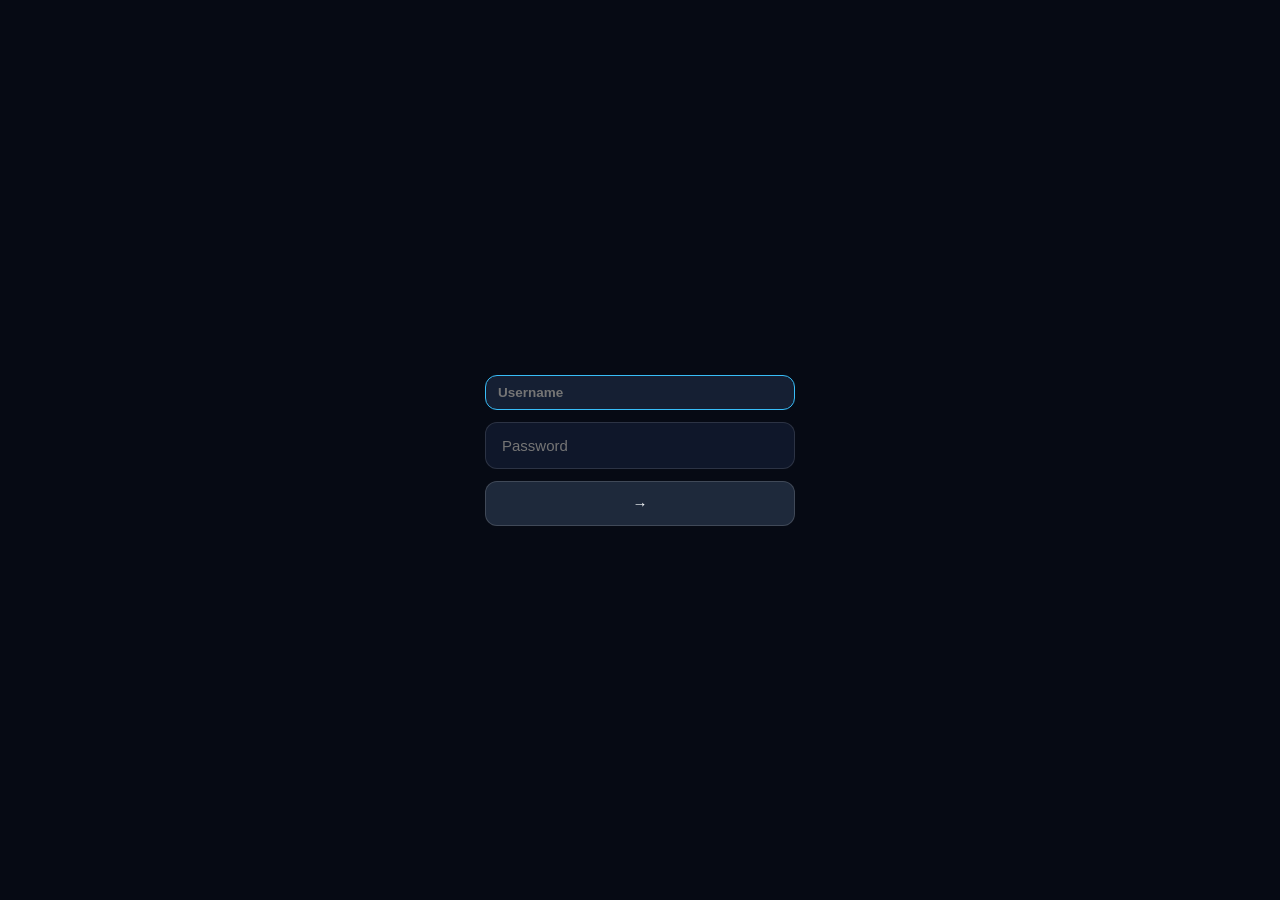
==== mobile.html @ cf4964b9 "feat(ui): add desktop and redesigned mobile attendance UI with time-warp confirmation handle" ====
<!DOCTYPE html>
<html lang="vi">
<head>
<meta charset="UTF-8">
<meta name="viewport" content="width=device-width, initial-scale=1.0, maximum-scale=1.0, user-scalable=no, viewport-fit=cover">
<meta name="apple-mobile-web-app-capable" content="yes">
<meta name="apple-mobile-web-app-status-bar-style" content="black-translucent">
<meta name="theme-color" content="#090d16">
<title>ZKTeco Timesheet Mobile</title>
<style>
  :root {
    --bg-base: #090d16;
    --bg-surface: #101726;
    --bg-card: #151f33;
    --bg-card-elevated: #1c2944;
    --bg-glass: rgba(16, 23, 38, 0.85);
    --border-subtle: rgba(255, 255, 255, 0.08);
    --border-medium: rgba(255, 255, 255, 0.14);
    --border-glow: rgba(56, 189, 248, 0.35);

    --primary: #38bdf8;
    --primary-gradient: linear-gradient(135deg, #38bdf8, #2563eb);
    --success: #10b981;
    --success-gradient: linear-gradient(135deg, #10b981, #059669);
    --warn: #f59e0b;
    --warn-gradient: linear-gradient(135deg, #fbbf24, #d97706);
    --danger: #ef4444;
    --danger-gradient: linear-gradient(135deg, #ef4444, #b91c1c);
    --purple: #a855f7;

    --text-main: #f8fafc;
    --text-muted: #94a3b8;
    --text-dim: #64748b;

    --font-sans: -apple-system, BlinkMacSystemFont, "SF Pro Display", "Segoe UI", Roboto, Helvetica, Arial, sans-serif;
    --font-mono: ui-monospace, SFMono-Regular, Menlo, Monaco, Consolas, monospace;

    --radius-xl: 20px;
    --radius-lg: 16px;
    --radius-md: 12px;
    --radius-sm: 8px;
    --radius-full: 9999px;

    --safe-top: env(safe-area-inset-top, 0px);
    --safe-bottom: env(safe-area-inset-bottom, 0px);
  }

  * {
    box-sizing: border-box;
    margin: 0;
    padding: 0;
    -webkit-tap-highlight-color: transparent;
  }

  body {
    font-family: var(--font-sans);
    background: var(--bg-base);
    color: var(--text-main);
    min-height: 100vh;
    padding-top: calc(var(--safe-top) + 60px);
    padding-bottom: calc(var(--safe-bottom) + 84px);
    overflow-x: hidden;
    -webkit-font-smoothing: antialiased;
  }

  /* App Header Bar */
  .app-header {
    position: fixed;
    top: 0;
    left: 0;
    right: 0;
    height: calc(var(--safe-top) + 58px);
    padding-top: var(--safe-top);
    padding-left: 14px;
    padding-right: 14px;
    background: rgba(9, 13, 22, 0.92);
    backdrop-filter: blur(16px);
    -webkit-backdrop-filter: blur(16px);
    border-bottom: 1px solid var(--border-subtle);
    display: flex;
    align-items: center;
    justify-content: space-between;
    z-index: 100;
  }

  .header-user-info {
    display: flex;
    align-items: center;
    gap: 10px;
    cursor: pointer;
  }

  .user-avatar {
    width: 36px;
    height: 36px;
    border-radius: var(--radius-full);
    background: linear-gradient(135deg, #1e3a8a, #0284c7);
    color: #fff;
    display: flex;
    align-items: center;
    justify-content: center;
    font-weight: 800;
    font-size: 13px;
    border: 1.5px solid rgba(56, 189, 248, 0.4);
    box-shadow: 0 0 10px rgba(56, 189, 248, 0.2);
    flex-shrink: 0;
  }

  .user-text-col {
    display: flex;
    flex-direction: column;
    gap: 1px;
    min-width: 0;
  }

  .user-title-row {
    display: flex;
    align-items: center;
    gap: 6px;
  }

  .user-name {
    font-size: 14px;
    font-weight: 800;
    color: var(--text-main);
    white-space: nowrap;
    overflow: hidden;
    text-overflow: ellipsis;
    max-width: 140px;
  }

  .user-cycle-chip {
    font-size: 11px;
    font-weight: 600;
    color: var(--primary);
    display: flex;
    align-items: center;
    gap: 3px;
  }

  .header-actions {
    display: flex;
    align-items: center;
    gap: 8px;
  }

  /* Live Machine Mini Chip */
  .machine-status-chip {
    display: flex;
    align-items: center;
    gap: 6px;
    background: var(--bg-card);
    border: 1px solid var(--border-subtle);
    padding: 5px 9px;
    border-radius: var(--radius-full);
    cursor: pointer;
    font-size: 11.5px;
    font-weight: 700;
    color: var(--text-muted);
    transition: all 0.2s;
  }
  .machine-status-chip:active {
    transform: scale(0.96);
    background: var(--bg-card-elevated);
  }
  .machine-status-chip.warped {
    border-color: var(--warn);
    background: rgba(245, 158, 11, 0.15);
    color: #fbbf24;
  }

  .status-dot {
    width: 8px;
    height: 8px;
    border-radius: 50%;
    background: var(--success);
    box-shadow: 0 0 8px var(--success);
    flex-shrink: 0;
  }
  .status-dot.warped {
    background: var(--warn);
    box-shadow: 0 0 10px var(--warn);
    animation: pulseDot 0.8s infinite alternate;
  }
  @keyframes pulseDot {
    from { opacity: 1; transform: scale(1); }
    to { opacity: 0.4; transform: scale(1.3); }
  }

  .header-icon-btn {
    width: 34px;
    height: 34px;
    border-radius: var(--radius-full);
    background: var(--bg-card);
    border: 1px solid var(--border-subtle);
    color: var(--text-main);
    display: flex;
    align-items: center;
    justify-content: center;
    font-size: 14px;
    cursor: pointer;
    transition: all 0.2s;
  }
  .header-icon-btn:active {
    transform: scale(0.92);
    background: var(--bg-card-elevated);
  }

  /* Main Scrollable View */
  .view-wrapper {
    max-width: 520px;
    margin: 0 auto;
    padding: 10px 14px 20px 14px;
  }

  /* Active Time-Warp Floating HUD Banner */
  .warp-hud-banner {
    display: none;
    background: linear-gradient(135deg, rgba(245, 158, 11, 0.2), rgba(239, 68, 68, 0.16));
    border: 1.5px solid var(--warn);
    border-radius: var(--radius-lg);
    padding: 12px 14px;
    margin-bottom: 12px;
    box-shadow: 0 4px 20px rgba(245, 158, 11, 0.25);
    animation: fadeIn 0.3s ease;
  }
  .warp-hud-banner.active { display: block; }

  .warp-hud-top {
    display: flex;
    align-items: center;
    justify-content: space-between;
    margin-bottom: 6px;
  }
  .warp-hud-pill {
    background: var(--warn);
    color: #000;
    font-size: 11px;
    font-weight: 900;
    padding: 3px 8px;
    border-radius: var(--radius-full);
    letter-spacing: 0.3px;
  }
  .warp-hud-timer {
    font-size: 18px;
    font-weight: 900;
    color: #fbbf24;
    font-variant-numeric: tabular-nums;
  }
  .warp-hud-msg {
    font-size: 13.5px;
    font-weight: 800;
    color: #fef3c7;
    line-height: 1.35;
    margin-bottom: 8px;
  }
  .warp-hud-actions {
    display: flex;
    gap: 8px;
  }

  /* Realtime Swipe Toast Alert */
  .swipe-toast-alert {
    display: none;
    background: rgba(16, 185, 129, 0.16);
    border: 1px solid var(--success);
    color: #a7f3d0;
    padding: 10px 12px;
    border-radius: var(--radius-md);
    font-size: 12.5px;
    font-weight: 700;
    margin-bottom: 12px;
    line-height: 1.4;
    animation: slideDown 0.3s ease;
  }
  .swipe-toast-alert.show { display: block; }

  /* ------------------- TODAY HERO CARD ------------------- */
  .today-hero-card {
    background: linear-gradient(145deg, #16243f, #0f182c);
    border: 1.5px solid rgba(56, 189, 248, 0.35);
    border-radius: var(--radius-xl);
    padding: 15px;
    margin-bottom: 14px;
    box-shadow: 0 8px 24px rgba(0, 0, 0, 0.35);
    position: relative;
    overflow: hidden;
  }
  .today-hero-card::after {
    content: "";
    position: absolute;
    top: -50px;
    right: -50px;
    width: 120px;
    height: 120px;
    background: radial-gradient(circle, rgba(56, 189, 248, 0.18), transparent 70%);
    pointer-events: none;
  }

  .today-hero-header {
    display: flex;
    justify-content: space-between;
    align-items: center;
    margin-bottom: 10px;
  }
  .today-hero-title {
    font-size: 12px;
    font-weight: 800;
    color: #93c5fd;
    text-transform: uppercase;
    letter-spacing: 0.6px;
    display: flex;
    align-items: center;
    gap: 6px;
  }
  .today-hero-badge {
    font-size: 11px;
    font-weight: 800;
    padding: 3px 9px;
    border-radius: var(--radius-full);
  }
  .badge-complete {
    background: rgba(16, 185, 129, 0.2);
    border: 1px solid rgba(16, 185, 129, 0.4);
    color: #6ee7b7;
  }
  .badge-working {
    background: rgba(56, 189, 248, 0.2);
    border: 1px solid rgba(56, 189, 248, 0.4);
    color: #7dd3fc;
  }
  .badge-absent {
    background: rgba(239, 68, 68, 0.2);
    border: 1px solid rgba(239, 68, 68, 0.4);
    color: #fca5a5;
  }

  .today-main-status {
    font-size: 20px;
    font-weight: 900;
    color: #fff;
    margin-bottom: 12px;
    line-height: 1.2;
    display: flex;
    align-items: baseline;
    gap: 6px;
  }

  .today-times-row {
    display: grid;
    grid-template-columns: 1fr 1fr 1fr;
    gap: 8px;
    background: rgba(11, 17, 32, 0.65);
    border: 1px solid var(--border-subtle);
    border-radius: var(--radius-md);
    padding: 10px 12px;
    margin-bottom: 12px;
  }
  .today-col {
    display: flex;
    flex-direction: column;
    gap: 2px;
  }
  .today-col-label {
    font-size: 10.5px;
    font-weight: 700;
    color: var(--text-dim);
    text-transform: uppercase;
  }
  .today-col-val {
    font-size: 14.5px;
    font-weight: 800;
    font-variant-numeric: tabular-nums;
  }
  .today-col-val.in { color: #6ee7b7; }
  .today-col-val.out { color: #93c5fd; }
  .today-col-val.dur { color: #cbd5e1; }

  .today-hero-action-btn {
    width: 100%;
    border: none;
    border-radius: var(--radius-md);
    padding: 13px 16px;
    font-size: 14px;
    font-weight: 800;
    color: #fff;
    cursor: pointer;
    display: flex;
    align-items: center;
    justify-content: center;
    gap: 8px;
    box-shadow: 0 4px 14px rgba(0, 0, 0, 0.3);
    transition: transform 0.1s, opacity 0.2s;
  }
  .today-hero-action-btn:active { transform: scale(0.98); }
  .btn-hero-in {
    background: var(--success-gradient);
    box-shadow: 0 4px 16px rgba(16, 185, 129, 0.35);
  }
  .btn-hero-out {
    background: var(--primary-gradient);
    box-shadow: 0 4px 16px rgba(37, 99, 235, 0.35);
  }
  .btn-hero-done {
    background: rgba(255, 255, 255, 0.08);
    color: var(--text-muted);
    cursor: default;
    border: 1px solid var(--border-subtle);
  }

  /* ------------------- MONTH KPI PROGRESS CARD ------------------- */
  .month-kpi-card {
    background: var(--bg-surface);
    border: 1px solid var(--border-subtle);
    border-radius: var(--radius-lg);
    padding: 12px 14px;
    margin-bottom: 12px;
  }
  .month-kpi-top {
    display: flex;
    justify-content: space-between;
    align-items: center;
    margin-bottom: 8px;
  }
  .month-kpi-title {
    font-size: 13px;
    font-weight: 800;
    color: var(--text-main);
  }
  .month-kpi-rate {
    font-size: 14px;
    font-weight: 900;
    color: #38bdf8;
    font-variant-numeric: tabular-nums;
  }

  .kpi-progress-bar {
    width: 100%;
    height: 7px;
    background: rgba(255, 255, 255, 0.08);
    border-radius: var(--radius-full);
    overflow: hidden;
    margin-bottom: 10px;
  }
  .kpi-progress-fill {
    height: 100%;
    background: linear-gradient(90deg, #10b981, #38bdf8);
    border-radius: var(--radius-full);
    transition: width 0.4s ease;
  }

  .kpi-chips-row {
    display: flex;
    gap: 6px;
    overflow-x: auto;
    padding-bottom: 2px;
    -ms-overflow-style: none;
    scrollbar-width: none;
  }
  .kpi-chips-row::-webkit-scrollbar { display: none; }

  .kpi-chip {
    flex: 1;
    min-width: 85px;
    background: var(--bg-card);
    border: 1px solid var(--border-subtle);
    border-radius: var(--radius-sm);
    padding: 6px 8px;
    display: flex;
    flex-direction: column;
    align-items: center;
    text-align: center;
    cursor: pointer;
    transition: all 0.15s;
  }
  .kpi-chip:active { transform: scale(0.97); }
  .kpi-chip.active {
    border-color: var(--primary);
    background: rgba(56, 189, 248, 0.12);
  }
  .kpi-chip-num {
    font-size: 15px;
    font-weight: 900;
    line-height: 1.1;
    font-variant-numeric: tabular-nums;
  }
  .kpi-chip-label {
    font-size: 9.5px;
    font-weight: 700;
    color: var(--text-muted);
    margin-top: 2px;
    white-space: nowrap;
    letter-spacing: -0.2px;
  }

  /* ------------------- FILTER PILLS ROW ------------------- */
  .filter-row {
    display: flex;
    align-items: center;
    justify-content: space-between;
    gap: 8px;
    margin-bottom: 10px;
  }
  .filter-scroll {
    display: flex;
    gap: 6px;
    overflow-x: auto;
    padding-bottom: 2px;
    -ms-overflow-style: none;
    scrollbar-width: none;
    flex: 1;
  }
  .filter-scroll::-webkit-scrollbar { display: none; }

  .filter-pill-btn {
    background: var(--bg-surface);
    border: 1px solid var(--border-subtle);
    color: var(--text-muted);
    padding: 6px 12px;
    border-radius: var(--radius-full);
    font-size: 12px;
    font-weight: 700;
    cursor: pointer;
    white-space: nowrap;
    transition: all 0.15s ease;
  }
  .filter-pill-btn:active { transform: scale(0.96); }
  .filter-pill-btn.active {
    background: rgba(56, 189, 248, 0.18);
    border-color: var(--primary);
    color: #93c5fd;
  }

  /* ------------------- TIMESHEET DAYS LIST ------------------- */
  .ts-days-list {
    display: flex;
    flex-direction: column;
    gap: 8px;
  }

  .day-row-card {
    background: var(--bg-surface);
    border: 1px solid var(--border-subtle);
    border-radius: var(--radius-md);
    padding: 10px 12px;
    transition: all 0.15s ease;
  }
  .day-row-card.is-today {
    border-color: rgba(56, 189, 248, 0.45);
    background: linear-gradient(145deg, rgba(56, 189, 248, 0.08), var(--bg-surface));
  }
  .day-row-card.status-complete {
    border-left: 3.5px solid var(--success);
  }
  .day-row-card.status-missing_out, .day-row-card.status-missing_in {
    border-left: 3.5px solid var(--warn);
  }
  .day-row-card.status-absent {
    border-left: 3.5px solid var(--danger);
  }
  .day-row-card.status-weekend {
    border-left: 3.5px solid #475569;
    opacity: 0.65;
  }

  .day-row-top {
    display: flex;
    justify-content: space-between;
    align-items: center;
    margin-bottom: 6px;
  }
  .day-date-col {
    display: flex;
    align-items: center;
    gap: 7px;
  }
  .day-date-text {
    font-size: 14px;
    font-weight: 800;
    color: var(--text-main);
  }
  .day-weekday-tag {
    font-size: 11px;
    font-weight: 700;
    color: var(--text-dim);
    background: rgba(255, 255, 255, 0.06);
    padding: 1px 6px;
    border-radius: 4px;
  }

  .day-status-pill {
    font-size: 11px;
    font-weight: 800;
    padding: 2px 7px;
    border-radius: var(--radius-full);
  }
  .pill-complete {
    background: rgba(16, 185, 129, 0.16);
    color: #6ee7b7;
  }
  .pill-warn {
    background: rgba(245, 158, 11, 0.16);
    color: #fde68a;
  }
  .pill-danger {
    background: rgba(239, 68, 68, 0.18);
    color: #fca5a5;
  }
  .pill-weekend {
    background: rgba(148, 163, 184, 0.12);
    color: #94a3b8;
  }

  .day-times-line {
    display: flex;
    justify-content: space-between;
    align-items: center;
    font-size: 12.5px;
  }
  .day-swipe-chips {
    display: flex;
    align-items: center;
    gap: 8px;
    font-variant-numeric: tabular-nums;
  }
  .time-chip-in { color: #6ee7b7; font-weight: 700; }
  .time-chip-out { color: #93c5fd; font-weight: 700; }
  .time-chip-empty { color: var(--text-dim); }

  .day-dur-text {
    font-size: 11.5px;
    color: var(--text-muted);
    font-weight: 600;
  }

  /* Inline Quick Action inside Day Card */
  .day-quick-action {
    display: flex;
    align-items: center;
    gap: 8px;
    margin-top: 8px;
    padding-top: 8px;
    border-top: 1px solid var(--border-subtle);
  }
  .time-edit-mini-inp {
    width: 88px !important;
    max-width: 88px !important;
    flex-shrink: 0 !important;
    padding: 7px 6px;
    font-size: 13px;
    font-weight: 800;
    text-align: center;
    color: #6ee7b7;
    background: #0b1120;
    border: 1px solid var(--border-medium);
    border-radius: var(--radius-sm);
    font-variant-numeric: tabular-nums;
    outline: none;
  }
  .day-action-trigger-btn {
    flex: 1;
    min-width: 0;
    white-space: nowrap;
    border: none;
    border-radius: var(--radius-sm);
    padding: 8px 12px;
    font-size: 13px;
    font-weight: 800;
    cursor: pointer;
    display: flex;
    align-items: center;
    justify-content: center;
    gap: 6px;
    transition: transform 0.1s;
  }
  .day-action-trigger-btn:active { transform: scale(0.97); }
  .day-btn-in {
    background: var(--success-gradient);
    color: #fff;
  }
  .day-btn-out {
    background: var(--primary-gradient);
    color: #fff;
  }

  /* Collapsible Future Days Accordion */
  .future-days-fold {
    background: var(--bg-surface);
    border: 1px dashed var(--border-subtle);
    border-radius: var(--radius-md);
    padding: 10px 14px;
    text-align: center;
    cursor: pointer;
    font-size: 12px;
    font-weight: 700;
    color: var(--text-dim);
    margin-top: 4px;
    transition: all 0.2s;
  }
  .future-days-fold:active {
    background: var(--bg-card);
  }

  /* ------------------- TAB 1 (THỊNH) & TAB 2 (OTHERS) LISTS ------------------- */
  .section-box {
    background: var(--bg-surface);
    border: 1px solid var(--border-subtle);
    border-radius: var(--radius-lg);
    padding: 13px;
    margin-bottom: 12px;
  }
  .section-box-header {
    display: flex;
    justify-content: space-between;
    align-items: center;
    margin-bottom: 10px;
  }
  .section-box-title {
    font-size: 13px;
    font-weight: 800;
    color: var(--text-main);
    text-transform: uppercase;
    letter-spacing: 0.3px;
  }

  .late-item-card {
    display: flex;
    align-items: center;
    justify-content: space-between;
    gap: 8px;
    background: var(--bg-card);
    border: 1.5px solid var(--border-subtle);
    border-radius: var(--radius-md);
    padding: 10px 11px;
    margin-bottom: 8px;
    transition: all 0.15s ease;
  }
  .late-item-card.checked {
    border-color: var(--primary);
    background: rgba(56, 189, 248, 0.12);
  }
  .late-item-card.fixed {
    border-color: rgba(16, 185, 129, 0.45);
    background: rgba(16, 185, 129, 0.08);
  }

  .late-card-left {
    display: flex;
    align-items: center;
    gap: 10px;
    flex: 1;
    min-width: 0;
    cursor: pointer;
  }
  .late-checkbox {
    width: 20px;
    height: 20px;
    accent-color: var(--primary);
    flex-shrink: 0;
    cursor: pointer;
  }
  .late-date-title {
    font-size: 14px;
    font-weight: 800;
    color: var(--text-main);
    display: flex;
    align-items: center;
    gap: 6px;
  }
  .late-desc-sub {
    font-size: 11.5px;
    color: #fca5a5;
    margin-top: 2px;
    font-weight: 600;
  }
  .late-item-card.fixed .late-desc-sub {
    color: #6ee7b7;
  }

  .late-card-right {
    display: flex;
    align-items: center;
    gap: 6px;
    flex-shrink: 0;
  }
  .btn-mini-warp {
    background: rgba(16, 185, 129, 0.2);
    border: 1px solid rgba(16, 185, 129, 0.5);
    color: #6ee7b7;
    font-weight: 800;
    font-size: 11.5px;
    padding: 7px 10px;
    border-radius: var(--radius-sm);
    cursor: pointer;
  }
  .btn-mini-warp:active { transform: scale(0.95); }

  /* ------------------- FLOATING BATCH ACTION BAR ------------------- */
  .floating-batch-bar {
    position: fixed;
    bottom: calc(var(--safe-bottom) + 68px);
    left: 14px;
    right: 14px;
    max-width: 492px;
    margin: 0 auto;
    z-index: 95;
    display: none;
    animation: slideUp 0.25s ease;
  }
  .floating-batch-bar.show { display: block; }

  .batch-launch-btn {
    width: 100%;
    background: var(--primary-gradient);
    border: none;
    border-radius: var(--radius-md);
    padding: 13px 16px;
    color: #fff;
    font-size: 14px;
    font-weight: 800;
    box-shadow: 0 6px 20px rgba(37, 99, 235, 0.45);
    cursor: pointer;
    display: flex;
    align-items: center;
    justify-content: center;
    gap: 8px;
  }
  .batch-launch-btn:active { transform: scale(0.98); }

  /* ------------------- BOTTOM NAVIGATION BAR ------------------- */
  .app-bottom-nav {
    position: fixed;
    bottom: 0;
    left: 0;
    right: 0;
    height: calc(var(--safe-bottom) + 62px);
    padding-bottom: var(--safe-bottom);
    background: rgba(9, 13, 22, 0.95);
    backdrop-filter: blur(18px);
    -webkit-backdrop-filter: blur(18px);
    border-top: 1px solid var(--border-subtle);
    display: flex;
    justify-content: space-around;
    align-items: center;
    z-index: 100;
  }

  .nav-tab-btn {
    flex: 1;
    height: 100%;
    display: flex;
    flex-direction: column;
    align-items: center;
    justify-content: center;
    gap: 3px;
    background: transparent;
    border: none;
    color: var(--text-dim);
    cursor: pointer;
    transition: all 0.15s ease;
    position: relative;
  }
  .nav-tab-btn.active {
    color: #38bdf8;
  }
  .nav-tab-icon {
    font-size: 20px;
    line-height: 1;
    transition: transform 0.15s;
  }
  .nav-tab-btn.active .nav-tab-icon {
    transform: scale(1.12);
  }
  .nav-tab-label {
    font-size: 11px;
    font-weight: 700;
    letter-spacing: 0.2px;
  }
  .nav-badge-pill {
    position: absolute;
    top: 5px;
    right: calc(50% - 22px);
    background: #ef4444;
    color: #fff;
    font-size: 9.5px;
    font-weight: 800;
    padding: 1px 5px;
    border-radius: var(--radius-full);
  }

  /* ------------------- BOTTOM SHEET MODALS ------------------- */
  .bottom-sheet-backdrop {
    display: none;
    position: fixed;
    top: 0;
    left: 0;
    right: 0;
    bottom: 0;
    background: rgba(0, 0, 0, 0.7);
    backdrop-filter: blur(4px);
    z-index: 200;
    animation: fadeIn 0.2s ease;
  }
  .bottom-sheet-backdrop.active { display: block; }

  .bottom-sheet-content {
    position: fixed;
    left: 0;
    right: 0;
    bottom: 0;
    max-width: 520px;
    margin: 0 auto;
    background: var(--bg-surface);
    border-top: 1.5px solid var(--border-medium);
    border-radius: 22px 22px 0 0;
    padding: 16px 16px calc(var(--safe-bottom) + 24px) 16px;
    z-index: 210;
    max-height: 85vh;
    overflow-y: auto;
    animation: slideUp 0.25s ease;
  }
  .sheet-handle-bar {
    width: 40px;
    height: 4px;
    background: rgba(255, 255, 255, 0.2);
    border-radius: var(--radius-full);
    margin: 0 auto 14px auto;
  }
  .sheet-title {
    font-size: 16px;
    font-weight: 800;
    color: var(--text-main);
    margin-bottom: 12px;
    display: flex;
    justify-content: space-between;
    align-items: center;
  }

  /* Form Elements */
  select, input[type="date"], input[type="time"], input[type="text"] {
    background: var(--bg-card);
    border: 1px solid var(--border-subtle);
    color: var(--text-main);
    padding: 9px 12px;
    border-radius: var(--radius-md);
    font-size: 13.5px;
    font-weight: 600;
    outline: none;
    width: 100%;
  }
  select:focus, input:focus {
    border-color: var(--primary);
  }

  .btn-default {
    width: 100%;
    border: none;
    border-radius: var(--radius-md);
    padding: 12px 14px;
    font-size: 14px;
    font-weight: 800;
    cursor: pointer;
    display: flex;
    align-items: center;
    justify-content: center;
    gap: 8px;
    transition: transform 0.1s;
  }
  .btn-default:active { transform: scale(0.98); }
  .btn-primary { background: var(--primary-gradient); color: #fff; }
  .btn-success { background: var(--success-gradient); color: #fff; }
  .btn-danger { background: var(--danger-gradient); color: #fff; }
  .btn-outline { background: var(--bg-card); border: 1px solid var(--border-subtle); color: var(--text-main); }

  .log-container-box {
    background: #050811;
    border: 1px solid var(--border-subtle);
    border-radius: var(--radius-md);
    padding: 10px;
    font-family: var(--font-mono);
    font-size: 11px;
    color: var(--text-muted);
    max-height: 140px;
    overflow-y: auto;
    line-height: 1.45;
  }

  /* Stealth Login */
  .stealth-login-overlay {
    position: fixed;
    top: 0; left: 0; right: 0; bottom: 0;
    background: #060a14;
    display: flex;
    align-items: center;
    justify-content: center;
    z-index: 99999;
    padding: 20px;
  }
  .stealth-login-box {
    width: 100%;
    max-width: 310px;
    display: flex;
    flex-direction: column;
    gap: 12px;
  }
  .stealth-input {
    width: 100%;
    background: #0f172a;
    border: 1px solid rgba(255, 255, 255, 0.12);
    border-radius: var(--radius-md);
    padding: 14px 16px;
    font-size: 15px;
    color: #f8fafc;
    outline: none;
  }
  .stealth-btn {
    width: 100%;
    background: #1e293b;
    border: 1px solid rgba(255, 255, 255, 0.15);
    border-radius: var(--radius-md);
    padding: 13px;
    font-size: 15px;
    font-weight: 700;
    color: #f8fafc;
    cursor: pointer;
  }

  @keyframes fadeIn { from { opacity: 0; } to { opacity: 1; } }
  @keyframes slideUp { from { transform: translateY(30px); opacity: 0; } to { transform: translateY(0); opacity: 1; } }
  @keyframes slideDown { from { transform: translateY(-15px); opacity: 0; } to { transform: translateY(0); opacity: 1; } }
</style>
</head>
<body>

  <!-- Stealth Login Screen -->
  <div id="loginScreen" class="stealth-login-overlay">
    <form class="stealth-login-box" onsubmit="handleLoginSubmit(event)">
      <input type="text" id="loginUsername" class="stealth-input" placeholder="Username" autocomplete="username" autofocus required>
      <input type="password" id="loginPassword" class="stealth-input" placeholder="Password" autocomplete="current-password" required>
      <button type="submit" id="loginSubmitBtn" class="stealth-btn">→</button>
      <div id="loginErrorMsg" style="display:none; color:#f87171; font-size:12.5px; text-align:center;"></div>
    </form>
  </div>

  <!-- Main Mobile App Layout -->
  <div id="appContainer" style="display:none;">

    <!-- Fixed App Header -->
    <header class="app-header">
      <div class="header-user-info" onclick="openUserCycleSheet()">
        <div class="user-avatar" id="headerUserAvatar">TK</div>
        <div class="user-text-col">
          <div class="user-title-row">
            <span class="user-name" id="headerUserName">Trần Kim Thịnh</span>
            <span style="font-size:10px; color:var(--text-dim);">▾</span>
          </div>
          <span class="user-cycle-chip" id="headerCycleText">Tháng 11/2026</span>
        </div>
      </div>

      <div class="header-actions">
        <!-- Machine Status Pill (Click to open Device Sheet) -->
        <div class="machine-status-chip" id="machineStatusChip" onclick="openDeviceSheet()" title="Xem chi tiết máy chấm công">
          <div class="status-dot" id="headerStatusDot"></div>
          <span id="headerDevClock">--:--</span>
        </div>

        <!-- Sync Button -->
        <button class="header-icon-btn" onclick="syncTimesheetFromMachine()" id="headerSyncBtn" title="Đồng bộ từ máy">
          🔄
        </button>
      </div>
    </header>

    <!-- Scrollable Main View -->
    <main class="view-wrapper">

      <!-- Active Time-Warp Floating Banner HUD -->
      <div id="warpHudBanner" class="warp-hud-banner">
        <div class="warp-hud-top">
          <span class="warp-hud-pill" id="warpHudBadge">⚡ ĐANG TUA GIỜ</span>
          <span class="warp-hud-timer" id="warpHudCountdown">30s</span>
        </div>
        <div class="warp-hud-msg" id="warpHudMsg">
          👉 Hãy đưa thẻ RFID lên quẹt vào máy chấm công ngay!
        </div>
        <div class="warp-hud-actions">
          <button id="simSwipeBtn" class="btn-default btn-success" style="flex:1; display:none; padding:9px 12px; font-size:12px;" onclick="simulateSwipeOnEmulator()">
            💳 Quẹt Thẻ Ảo (Test)
          </button>
          <button class="btn-default btn-danger" style="flex:1; padding:9px 12px; font-size:12px;" onclick="restoreClockNow()">
            🔄 Huỷ & Trả Giờ Chuẩn
          </button>
        </div>
      </div>

      <!-- Realtime Swipe Toast Alert -->
      <div id="swipeToastAlert" class="swipe-toast-alert"></div>

      <!-- ================= TAB 0: CHẤM CÔNG (TIMESHEET & TODAY HERO) ================= -->
      <div id="viewTimesheet">
        <!-- Today Hero Card -->
        <div class="today-hero-card" id="todayHeroCard">
          <div class="today-hero-header">
            <span class="today-hero-title">
              <span>⚡</span>
              <span id="todayHeroDateLine">HÔM NAY • THỨ NĂM, 05/11</span>
            </span>
            <span class="today-hero-badge badge-working" id="todayHeroStatusBadge">ĐANG LÀM VIỆC</span>
          </div>

          <div class="today-main-status" id="todayHeroMainText">
            <span>Đã chấm vào</span>
            <span style="color:#6ee7b7;" id="todayHeroInDisplay">08:23:00</span>
          </div>

          <div class="today-times-row">
            <div class="today-col">
              <span class="today-col-label">Giờ Vào</span>
              <span class="today-col-val in" id="todayHeroInVal">08:23:00</span>
            </div>
            <div class="today-col">
              <span class="today-col-label">Giờ Về</span>
              <span class="today-col-val out" id="todayHeroOutVal">--:--:--</span>
            </div>
            <div class="today-col">
              <span class="today-col-label">Thời Gian</span>
              <span class="today-col-val dur" id="todayHeroDurVal">Đang chạy</span>
            </div>
          </div>

          <button id="todayHeroBtn" class="today-hero-action-btn btn-hero-out" onclick="onTodayHeroActionClick()">
            <span>🔵</span>
            <span id="todayHeroBtnText">Tan Ca Bù Ngay (17:44:07)</span>
          </button>
        </div>

        <!-- Month KPI Progress Card -->
        <div class="month-kpi-card">
          <div class="month-kpi-top">
            <span class="month-kpi-title" id="kpiCycleTitle">Công Tháng 11/2026</span>
            <span class="month-kpi-rate" id="kpiRateText">3 / 4 ngày (75%)</span>
          </div>
          <div class="kpi-progress-bar">
            <div class="kpi-progress-fill" id="kpiProgressFill" style="width: 75%;"></div>
          </div>
          <div class="kpi-chips-row">
            <div class="kpi-chip active" id="kpiChipAll" onclick="setTimesheetFilter('ALL', this)">
              <span class="kpi-chip-num" id="kpiTotalNum">4</span>
              <span class="kpi-chip-label">Tất cả ngày</span>
            </div>
            <div class="kpi-chip" id="kpiChipNeedFix" onclick="setTimesheetFilter('NEED_FIX', this)">
              <span class="kpi-chip-num" style="color:#fbbf24;" id="kpiNeedFixNum">1</span>
              <span class="kpi-chip-label">Cần bù công</span>
            </div>
            <div class="kpi-chip" id="kpiChipCompleted" onclick="setTimesheetFilter('COMPLETED', this)">
              <span class="kpi-chip-num" style="color:#34d399;" id="kpiCompleteNum">3</span>
              <span class="kpi-chip-label">Đã đủ công</span>
            </div>
            <div class="kpi-chip" id="kpiChipWeekend" onclick="setTimesheetFilter('WEEKEND', this)">
              <span class="kpi-chip-num" style="color:#94a3b8;" id="kpiWeekendNum">1</span>
              <span class="kpi-chip-label">Cuối tuần</span>
            </div>
          </div>
        </div>

        <!-- Days Timeline List -->
        <div class="ts-days-list" id="timesheetDaysContainer">
          <div style="text-align:center; padding:30px; color:var(--text-dim);">Đang nạp dữ liệu ngày công...</div>
        </div>
      </div>

      <!-- ================= TAB 1: CHẤM TRỄ THỊNH ================= -->
      <div id="viewThinh" style="display:none;">
        <div class="section-box">
          <div class="section-box-header">
            <div class="section-box-title">📋 Ngày Chấm Trễ (&gt; 08:30) — Thịnh</div>
            <span id="lateSummaryBadgeThinh" style="font-size:12px; font-weight:800; color:#fca5a5;">--</span>
          </div>

          <div style="display:flex; gap:6px; margin-bottom:10px;">
            <select id="monthFilterThinh" onchange="renderLateDaysListThinh()" style="flex:1.2;">
              <option value="2026-11" selected>Tháng 11/2026</option>
            </select>
            <button class="btn-default btn-outline" style="flex:1; padding:7px 10px; font-size:12px;" onclick="toggleSelectAllThinh(true)">☑ Chọn hết</button>
            <button class="btn-default btn-outline" style="flex:0.8; padding:7px 10px; font-size:12px;" onclick="randomizeTimesThinh()">🎲 Giờ</button>
          </div>

          <div id="lateDaysContainerThinh">
            <div style="text-align:center; padding:20px; color:var(--text-dim);">Đang nạp danh sách ngày trễ...</div>
          </div>
        </div>

        <!-- Quick utilities for Thinh -->
        <div class="section-box">
          <div class="section-box-header">
            <div class="section-box-title">⚡ Tiện Ích Nhanh — Thịnh</div>
          </div>
          <button class="btn-default btn-success" style="margin-bottom:8px;" onclick="quickWarpTodayThinh()">
            ⚡ TUA VỀ 08:2x HÔM NAY (QUẸT 1 LẦN)
          </button>
          <div style="display:grid; grid-template-columns: 1fr 1fr; gap:8px;">
            <button class="btn-default btn-outline" onclick="unlockDoor()">🔓 Mở cửa (5s)</button>
            <button class="btn-default btn-outline" onclick="restoreClockNow()">🔄 Đặt lại giờ</button>
          </div>
        </div>
      </div>

      <!-- ================= TAB 2: NHÂN VIÊN KHÁC ================= -->
      <div id="viewOthers" style="display:none;">
        <div class="section-box">
          <div class="section-box-header">
            <div class="section-box-title">👥 Chọn Nhân Viên Cần Bù</div>
          </div>
          <select id="otherUserSelect" onchange="onOtherUserSelected()" style="margin-bottom:10px; font-weight:800; border-color:#38bdf8;">
            <option value="">Đang nạp danh sách...</option>
          </select>

          <!-- Selected Profile Info -->
          <div style="background:var(--bg-card); border-radius:var(--radius-md); padding:10px 12px; margin-bottom:10px; display:flex; justify-content:space-between; align-items:center;">
            <div>
              <div style="font-size:15px; font-weight:800; color:#fff;" id="empCardName">--</div>
              <div style="font-size:12px; color:var(--text-muted);">
                Mã thẻ: <strong id="empCardId" style="color:#93c5fd;">--</strong>
              </div>
            </div>
            <span id="empCardLateCount" style="font-size:12px; font-weight:800; color:#fca5a5; background:rgba(239,68,68,0.15); padding:3px 8px; border-radius:var(--radius-full);">--</span>
          </div>

          <div style="display:flex; gap:6px; margin-bottom:10px;">
            <select id="monthFilterOthers" onchange="renderLateDaysListOthers()" style="flex:1.2;">
              <option value="2026-11" selected>Tháng 11/2026</option>
            </select>
            <button class="btn-default btn-outline" style="flex:1; padding:7px 10px; font-size:12px;" onclick="toggleSelectAllOthers(true)">☑ Chọn hết</button>
            <button class="btn-default btn-outline" style="flex:0.8; padding:7px 10px; font-size:12px;" onclick="randomizeTimesOthers()">🎲 Giờ</button>
          </div>

          <div id="lateDaysContainerOthers">
            <div style="text-align:center; padding:20px; color:var(--text-dim);">Chọn nhân viên để xem ngày trễ...</div>
          </div>
        </div>

        <div class="section-box">
          <button class="btn-default btn-success" onclick="quickWarpTodayOthers()">
            ⚡ TUA VỀ 08:2x HÔM NAY CHO NGƯỜI NÀY
          </button>
        </div>
      </div>

      <!-- ================= TAB 3: THIẾT BỊ & GIỜ TÙY CHỌN ================= -->
      <div id="viewCustom" style="display:none;">
        <!-- Machine Status Details -->
        <div class="section-box">
          <div class="section-box-header">
            <div class="section-box-title">🏢 Máy Chấm Công Port 4370</div>
            <span class="user-cycle-chip" id="recCountBadge">-- lượt quẹt</span>
          </div>

          <div style="background:#090e1a; border:1px solid var(--border-subtle); border-radius:var(--radius-md); padding:12px; text-align:center; margin-bottom:10px;">
            <div style="font-size:11px; font-weight:700; color:var(--text-dim); text-transform:uppercase;">Giờ hiện tại trên máy</div>
            <div style="font-size:32px; font-weight:900; color:#38bdf8; font-variant-numeric:tabular-nums; margin:2px 0;" id="devClockFull">--:--:--</div>
            <div style="font-size:12px; color:var(--text-muted);" id="devDateFull">----/--/--</div>
          </div>

          <div style="margin-bottom:10px;">
            <div style="font-size:11.5px; font-weight:700; color:var(--text-dim); margin-bottom:4px;">KẾT NỐI MÁY MỤC TIÊU:</div>
            <select id="targetSelect" onchange="onTargetChange()" style="font-weight:700;">
              <option value="192.168.54.250:4370">🏢 Máy Thật Văn Phòng (192.168.54.250)</option>
              <option value="127.0.0.1:4370">🧪 Máy Giả Lập Local (127.0.0.1)</option>
            </select>
          </div>

          <div style="display:grid; grid-template-columns: 1fr 1fr; gap:8px;">
            <button class="btn-default btn-outline" onclick="unlockDoor()">🔓 Mở cửa (5s)</button>
            <button class="btn-default btn-outline" onclick="restoreClockNow()">🔄 Đặt lại giờ chuẩn</button>
          </div>
        </div>

        <!-- Custom Date & Time Picker -->
        <div class="section-box">
          <div class="section-box-header">
            <div class="section-box-title">⏱️ Chỉnh Giờ & Ngày Cụ Thể</div>
          </div>

          <div style="display:flex; flex-direction:column; gap:10px; margin-bottom:12px;">
            <div>
              <div style="font-size:11px; font-weight:700; color:var(--text-dim); margin-bottom:4px;">NHÂN VIÊN:</div>
              <select id="customUserSelect" onchange="onCustomUserChange()" style="font-weight:700;">
                <option value="7441083">Trần Kim Thịnh</option>
              </select>
            </div>

            <div>
              <div style="font-size:11px; font-weight:700; color:var(--text-dim); margin-bottom:4px;">NGÀY CẦN CHẤM:</div>
              <input type="date" id="customDateInput" style="font-size:15px; font-weight:800; text-align:center;">
              <div style="display:flex; gap:6px; margin-top:6px;">
                <button type="button" class="filter-pill-btn active" style="flex:1;" onclick="setCustomDateToday()">Hôm nay</button>
                <button type="button" class="filter-pill-btn" style="flex:1;" onclick="setCustomDateDaysAgo(1)">Hôm qua</button>
                <button type="button" class="filter-pill-btn" style="flex:1;" onclick="setCustomDateDaysAgo(2)">Hôm kia</button>
              </div>
            </div>

            <div>
              <div style="font-size:11px; font-weight:700; color:var(--text-dim); margin-bottom:4px;">GIỜ:PHÚT:GIÂY:</div>
              <input type="time" step="1" id="customTimeInput" value="08:22:15" style="font-size:18px; font-weight:900; color:#6ee7b7; text-align:center;">
              <div style="display:flex; gap:6px; flex-wrap:wrap; margin-top:6px;">
                <button type="button" class="filter-pill-btn" onclick="setCustomTimePreset('08:22:15')">🌅 08:22</button>
                <button type="button" class="filter-pill-btn" onclick="setCustomTimePreset('11:58:10')">🕛 11:58</button>
                <button type="button" class="filter-pill-btn" onclick="setCustomTimePreset('17:45:20')">🌇 17:45</button>
                <button type="button" class="filter-pill-btn" onclick="setCustomTimePreset('18:05:00')">🌇 18:05</button>
                <button type="button" class="filter-pill-btn" onclick="setCustomTimeRandom()">🎲 Random</button>
              </div>
            </div>
          </div>

          <button class="btn-default btn-success" style="margin-bottom:8px;" onclick="executeCustomTimeWarp()">
            ⚡ BẬT TUA GIỜ NÀY TRÊN MÁY (QUẸT THẺ)
          </button>
          <button class="btn-default btn-outline" style="border-color:#38bdf8; color:#38bdf8;" onclick="executeDirectInsertRecord()">
            📝 Ghi Trực Tiếp Vào File Máy (Direct Insert)
          </button>
        </div>

        <!-- Realtime Swipes Log -->
        <div class="section-box">
          <div class="section-box-header">
            <div class="section-box-title">📡 Nhật Ký Quẹt Thẻ Realtime</div>
          </div>
          <div id="logBox" class="log-container-box">Đang kết nối Backend...</div>
        </div>

        <div style="text-align:center; padding:10px 0;">
          <button class="btn-default btn-outline" style="max-width:200px; margin:0 auto; color:#f87171;" onclick="logoutApp()">
            🔒 Đăng xuất Portal
          </button>
        </div>
      </div>

    </main>

    <!-- Floating Batch Action Bar (Appears when items are selected in Tab 1 or 2) -->
    <div id="floatingBatchBar" class="floating-batch-bar">
      <button class="batch-launch-btn" id="batchLaunchBtn" onclick="startSelectedQueue()">
        🚀 CHẠY TUA GIỜ (0 NGÀY)
      </button>
    </div>

    <!-- Bottom App Navigation Bar -->
    <nav class="app-bottom-nav">
      <button class="nav-tab-btn active" id="navBtnTimesheet" onclick="switchMainTab('timesheet')">
        <span class="nav-tab-icon">📅</span>
        <span class="nav-tab-label">Ngày Công</span>
      </button>
      <button class="nav-tab-btn" id="navBtnThinh" onclick="switchMainTab('thinh')">
        <span class="nav-tab-icon">⚡</span>
        <span class="nav-tab-label">Trễ Thịnh</span>
        <span class="nav-badge-pill" id="badgeThinhCount" style="display:none;">0</span>
      </button>
      <button class="nav-tab-btn" id="navBtnOthers" onclick="switchMainTab('others')">
        <span class="nav-tab-icon">👥</span>
        <span class="nav-tab-label">Đồng Nghiệp</span>
      </button>
      <button class="nav-tab-btn" id="navBtnCustom" onclick="switchMainTab('custom')">
        <span class="nav-tab-icon">⚙️</span>
        <span class="nav-tab-label">Máy & Giờ</span>
      </button>
    </nav>

    <!-- User & Month Selector Bottom Sheet -->
    <div id="userCycleSheetBackdrop" class="bottom-sheet-backdrop" onclick="closeUserCycleSheet()">
      <div class="bottom-sheet-content" onclick="event.stopPropagation()">
        <div class="sheet-handle-bar"></div>
        <div class="sheet-title">
          <span>Chọn Nhân Viên & Kỳ Công</span>
          <button style="background:transparent; border:none; color:var(--text-dim); font-size:18px;" onclick="closeUserCycleSheet()">✕</button>
        </div>

        <div style="margin-bottom:12px;">
          <div style="font-size:11px; font-weight:700; color:var(--text-dim); margin-bottom:4px;">NHÂN VIÊN:</div>
          <select id="tsUserSelect" onchange="onTimesheetUserChange(); closeUserCycleSheet();" style="font-weight:800; border-color:#38bdf8;">
            <option value="7441083">Trần Kim Thịnh ★ Bạn</option>
          </select>
        </div>

        <div style="margin-bottom:16px;">
          <div style="font-size:11px; font-weight:700; color:var(--text-dim); margin-bottom:4px;">KỲ CÔNG:</div>
          <select id="tsCycleSelect" onchange="onTimesheetCycleChange(); closeUserCycleSheet();" style="font-weight:800;">
            <option value="2026-11" selected>Tháng 11/2026</option>
            <option value="2026-10">Tháng 10/2026</option>
            <option value="2026-09">Tháng 09/2026</option>
          </select>
        </div>

        <button class="btn-default btn-primary" onclick="closeUserCycleSheet()">Xong</button>
      </div>
    </div>

    <!-- Confirm Time-Warp Bottom Sheet Modal -->
    <div id="confirmWarpSheetBackdrop" class="bottom-sheet-backdrop" onclick="closeConfirmWarpSheet()">
      <div class="bottom-sheet-content" onclick="event.stopPropagation()" style="border-top-color: var(--warn); max-width: 480px;">
        <div class="sheet-handle-bar"></div>
        
        <div class="sheet-title" style="margin-bottom: 6px;">
          <span style="display:flex; align-items:center; gap:8px; color:#fbbf24;">
            <span style="font-size:20px;">⏱️</span>
            <span>Xác Nhận Tua Ngược Thời Gian</span>
          </span>
          <button style="background:transparent; border:none; color:var(--text-dim); font-size:20px; cursor:pointer; padding:2px 8px;" onclick="closeConfirmWarpSheet()">✕</button>
        </div>
        
        <div style="font-size:12.5px; color:var(--text-muted); margin-bottom:14px; line-height:1.45;">
          Hệ thống sẽ <b>tua ngược đồng hồ máy chấm công</b> về mốc thời gian dưới đây. Bạn vui lòng kiểm tra chính xác:
        </div>

        <!-- Details Card -->
        <div style="background:var(--bg-card); border:1.5px solid rgba(245, 158, 11, 0.4); border-radius:var(--radius-lg); padding:14px; margin-bottom:14px; box-shadow:0 4px 16px rgba(0,0,0,0.25);">
          <!-- Employee row -->
          <div style="display:flex; justify-content:space-between; align-items:center; margin-bottom:10px; padding-bottom:10px; border-bottom:1px solid var(--border-subtle);">
            <span style="font-size:12px; color:var(--text-dim); font-weight:700;">NHÂN VIÊN:</span>
            <span id="confirmWarpUserName" style="font-size:14px; font-weight:900; color:#38bdf8;">--</span>
          </div>

          <!-- Single item view (when 1 day) -->
          <div id="confirmSingleDayBox">
            <div style="display:flex; justify-content:space-between; align-items:center; margin-bottom:10px; padding-bottom:10px; border-bottom:1px solid var(--border-subtle);">
              <span style="font-size:12px; color:var(--text-dim); font-weight:700;">NGÀY CẦN CHẤM:</span>
              <span id="confirmWarpDate" style="font-size:14.5px; font-weight:900; color:#fff;">--</span>
            </div>

            <div>
              <div style="font-size:12px; color:var(--text-dim); font-weight:700; margin-bottom:6px; display:flex; justify-content:space-between; align-items:center;">
                <span>GIỜ SẼ TUA VỀ MÁY:</span>
                <span style="color:#6ee7b7; font-size:11px; font-weight:700;">(Chạm để chỉnh sửa)</span>
              </div>
              <div style="margin-bottom:8px;">
                <input type="time" step="1" id="confirmWarpTimeInput" style="font-size:24px; font-weight:900; color:#6ee7b7; text-align:center; padding:9px 12px; border:1.5px solid rgba(16,185,129,0.5); background:#070b14; letter-spacing:1px; border-radius:var(--radius-md);">
              </div>
              <!-- Quick adjust chips -->
              <div style="display:flex; gap:6px; flex-wrap:wrap;">
                <button type="button" class="filter-pill-btn" onclick="adjustConfirmTimeMinutes(-5)">⏱️ -5 phút</button>
                <button type="button" class="filter-pill-btn" onclick="adjustConfirmTimeMinutes(5)">⏱️ +5 phút</button>
                <button type="button" class="filter-pill-btn" onclick="randomizeConfirmTime()">🎲 Giờ tự nhiên</button>
              </div>
            </div>
          </div>

          <!-- Multiple items view (Batch queue) -->
          <div id="confirmBatchDaysBox" style="display:none;">
            <div style="font-size:12px; color:var(--text-dim); font-weight:700; margin-bottom:6px;">DANH SÁCH CÁC NGÀY SẼ LẦN LƯỢT TUA:</div>
            <div id="confirmBatchDaysList" style="display:flex; flex-direction:column; gap:6px; max-height:160px; overflow-y:auto; padding-right:2px;">
              <!-- dynamic items -->
            </div>
          </div>

          <!-- Target machine & Duration note -->
          <div style="margin-top:12px; padding-top:10px; border-top:1px solid var(--border-subtle); display:flex; justify-content:space-between; align-items:center; font-size:11.5px; color:var(--text-dim);">
            <span>Máy đích: <strong id="confirmWarpTarget" style="color:#cbd5e1;">192.168.54.250</strong></span>
            <span>Thời gian giữ giờ: <strong style="color:#fbbf24;">30s / lượt</strong></span>
          </div>
        </div>

        <!-- Instruction hint -->
        <div style="font-size:12px; color:#fde68a; background:rgba(245,158,11,0.12); border:1px solid rgba(245,158,11,0.3); border-radius:var(--radius-sm); padding:10px 12px; margin-bottom:14px; line-height:1.45;">
          👉 <b>Hướng dẫn quẹt:</b> Sau khi bấm xác nhận, hãy đưa thẻ RFID lên trước mắt đọc máy chấm công quẹt 1 tiếng <i>Bíp</i>. Máy ghi nhận xong sẽ <b>tự động trả về giờ chuẩn ngay lập tức</b>.
        </div>

        <!-- Action Buttons -->
        <div style="display:flex; flex-direction:column; gap:8px;">
          <button class="btn-default btn-success" style="padding:14px; font-size:15px; font-weight:900; box-shadow:0 4px 16px rgba(16,185,129,0.35);" onclick="executeConfirmedWarp()">
            ⚡ XÁC NHẬN ĐÚNG GIỜ & BẮT ĐẦU TUA
          </button>
          <button class="btn-default btn-outline" style="padding:12px; font-size:14px; color:var(--text-muted);" onclick="closeConfirmWarpSheet()">
            ✕ Hủy Bỏ (Không Tua)
          </button>
        </div>
      </div>
    </div>

  </div> <!-- /#appContainer -->

<script>
  const API_BASE = (window.location.port === "8099") ? "http://127.0.0.1:8098" : "";
  const THINH_USER_ID = "7441083";
  const AUTH_TOKEN_KEY = "zk_jwt_token";

  function getAuthToken() {
    return localStorage.getItem(AUTH_TOKEN_KEY) || "";
  }

  function setAuthToken(token) {
    if (token) localStorage.setItem(AUTH_TOKEN_KEY, token);
    else localStorage.removeItem(AUTH_TOKEN_KEY);
  }

  // Intercept fetch to automatically attach JWT token
  const _nativeFetch = window.fetch;
  window.fetch = async function(url, options = {}) {
    options = options || {};
    options.headers = options.headers || {};
    const token = getAuthToken();
    if (token) {
      if (options.headers instanceof Headers) {
        options.headers.set("Authorization", `Bearer ${token}`);
      } else {
        options.headers["Authorization"] = `Bearer ${token}`;
      }
    }
    const res = await _nativeFetch(url, options);
    if (res.status === 401 && typeof url === "string" && !url.includes("/api/auth/login")) {
      setAuthToken("");
      showLoginScreen();
    }
    return res;
  };

  function showLoginScreen() {
    document.getElementById("loginScreen").style.display = "flex";
    document.getElementById("appContainer").style.display = "none";
    const uInp = document.getElementById("loginUsername");
    if (uInp) setTimeout(() => uInp.focus(), 60);
  }

  function showAppScreen() {
    document.getElementById("loginScreen").style.display = "none";
    document.getElementById("appContainer").style.display = "block";
  }

  async function handleLoginSubmit(e) {
    if (e) e.preventDefault();
    const u = document.getElementById("loginUsername").value.trim();
    const p = document.getElementById("loginPassword").value;
    const btn = document.getElementById("loginSubmitBtn");
    const errBox = document.getElementById("loginErrorMsg");

    errBox.style.display = "none";
    btn.disabled = true;
    btn.textContent = "...";

    try {
      const res = await _nativeFetch(`${API_BASE}/api/auth/login`, {
        method: "POST",
        headers: { "Content-Type": "application/json" },
        body: JSON.stringify({ username: u, password: p })
      });
      const data = await res.json();
      if (data.ok && data.token) {
        setAuthToken(data.token);
        showAppScreen();
        startApp();
      } else {
        errBox.textContent = data.error || "Invalid username or password";
        errBox.style.display = "block";
        document.getElementById("loginPassword").value = "";
        document.getElementById("loginPassword").focus();
      }
    } catch (err) {
      errBox.textContent = "Connection error";
      errBox.style.display = "block";
    } finally {
      btn.disabled = false;
      btn.textContent = "→";
    }
  }

  function logoutApp() {
    setAuthToken("");
    showLoginScreen();
  }

  let activeMainTab = "timesheet"; // "timesheet" | "thinh" | "others" | "custom"
  let allUsersList = [];

  // State for Tab 0 (Timesheet)
  let currentTimesheetData = null;
  let currentTimesheetFilter = "ALL";
  let selectedTsUserId = THINH_USER_ID;
  let selectedTsCycle = "2026-11";
  let timesheetCustomTimes = {};
  let showFutureDays = false;

  // State for Tab 1 (Tran Kim Thinh)
  let thinhLateDays = [];
  let thinhSelectedDates = new Set();
  let thinhCustomTimes = {};

  // State for Tab 2 (Others)
  let selectedOtherUserId = "";
  let selectedOtherUserObj = null;
  let othersLateDays = [];
  let othersSelectedDates = new Set();
  let othersCustomTimes = {};

  let lastSeenSwipeMsg = "";
  let wasWarpActive = false;

  function switchMainTab(tab) {
    activeMainTab = tab;

    // Bottom nav active state
    document.getElementById("navBtnTimesheet").classList.toggle("active", tab === "timesheet");
    document.getElementById("navBtnThinh").classList.toggle("active", tab === "thinh");
    document.getElementById("navBtnOthers").classList.toggle("active", tab === "others");
    document.getElementById("navBtnCustom").classList.toggle("active", tab === "custom");

    // Views visibility
    document.getElementById("viewTimesheet").style.display = (tab === "timesheet") ? "block" : "none";
    document.getElementById("viewThinh").style.display = (tab === "thinh") ? "block" : "none";
    document.getElementById("viewOthers").style.display = (tab === "others") ? "block" : "none";
    document.getElementById("viewCustom").style.display = (tab === "custom") ? "block" : "none";

    if (tab === "timesheet" && !currentTimesheetData) {
      loadTimesheetData();
    }
    updateFloatingBatchBar();
    window.scrollTo({ top: 0, behavior: "smooth" });
  }

  function openUserCycleSheet() {
    document.getElementById("userCycleSheetBackdrop").classList.add("active");
  }

  function closeUserCycleSheet() {
    document.getElementById("userCycleSheetBackdrop").classList.remove("active");
  }

  function openDeviceSheet() {
    switchMainTab("custom");
  }

  /* ------------------- TAB 0: TIMESHEET & TODAY HERO ------------------- */
  function setTimesheetFilter(filter, el) {
    currentTimesheetFilter = filter;
    document.querySelectorAll(".kpi-chip").forEach(c => c.classList.remove("active"));
    if (el) el.classList.add("active");
    renderTimesheetDays();
  }

  function onTimesheetUserChange() {
    const sel = document.getElementById("tsUserSelect");
    if (!sel) return;
    selectedTsUserId = sel.value;
    const optText = sel.options[sel.selectedIndex]?.text || "";
    const cleanName = optText.split(" (")[0] || "Nhân viên";
    document.getElementById("headerUserName").textContent = cleanName;
    const parts = cleanName.split(" ");
    const initials = (parts.length > 1) ? (parts[0][0] + parts[parts.length-1][0]) : cleanName.slice(0, 2);
    document.getElementById("headerUserAvatar").textContent = initials.toUpperCase();
    loadTimesheetData();
  }

  function onTimesheetCycleChange() {
    const sel = document.getElementById("tsCycleSelect");
    if (!sel) return;
    selectedTsCycle = sel.value;
    const optText = sel.options[sel.selectedIndex]?.text || `Tháng ${selectedTsCycle}`;
    document.getElementById("headerCycleText").textContent = optText.split(" (")[0];
    loadTimesheetData();
  }

  function onTsCustomTimeChange(dateStr, type, val) {
    let clean = val.trim();
    if (/^\d{2}:\d{2}$/.test(clean)) clean += ":" + String(randInt(10, 52)).padStart(2, "0");
    if (!timesheetCustomTimes[dateStr]) timesheetCustomTimes[dateStr] = {};
    timesheetCustomTimes[dateStr][type] = clean;
  }

  async function loadTimesheetData() {
    try {
      const res = await fetch(`${API_BASE}/api/time/timesheet?user_id=${selectedTsUserId}&cycle=${selectedTsCycle}`);
      const data = await res.json();
      if (!data.ok) return;

      currentTimesheetData = data;
      if (data.cycle) selectedTsCycle = data.cycle;

      // Update cycle options
      if (data.available_cycles && data.available_cycles.length) {
        const cycleSel = document.getElementById("tsCycleSelect");
        if (cycleSel) {
          cycleSel.innerHTML = data.available_cycles.map(c => `
            <option value="${c.cycle || c.code}" ${(c.cycle || c.code) === data.cycle ? "selected" : ""}>${c.label}</option>
          `).join("");
        }
      }

      // Update KPI progress & chips
      const s = data.summary || {};
      const totalWork = s.total_working_days || 0;
      const completed = s.completed_days || 0;
      const rate = s.attendance_rate || 0;
      const needFix = (s.missing_days || 0) + (s.absent_days || 0);

      document.getElementById("kpiCycleTitle").textContent = data.cycle_label ? data.cycle_label.split(" (")[0] : `Tháng ${data.cycle}`;
      document.getElementById("kpiRateText").textContent = `${completed} / ${totalWork} ngày (${rate}%)`;
      document.getElementById("kpiProgressFill").style.width = `${Math.min(100, Math.max(0, rate))}%`;

      document.getElementById("kpiTotalNum").textContent = totalWork;
      document.getElementById("kpiNeedFixNum").textContent = needFix;
      document.getElementById("kpiCompleteNum").textContent = completed;

      // Count weekend days in list
      const weekendCount = (data.days || []).filter(d => d.is_weekend).length;
      document.getElementById("kpiWeekendNum").textContent = weekendCount;

      renderTodayHeroCard();
      renderTimesheetDays();
    } catch (e) {
      console.error("loadTimesheetData error:", e);
    }
  }

  function renderTodayHeroCard() {
    if (!currentTimesheetData || !currentTimesheetData.days) return;
    const days = currentTimesheetData.days;
    const today = days.find(d => d.is_today) || days[0];
    if (!today) return;

    document.getElementById("todayHeroDateLine").textContent = `HÔM NAY • ${today.weekday.toUpperCase()}, ${today.display_date.slice(0, 5)}`;

    const statusBadge = document.getElementById("todayHeroStatusBadge");
    const mainText = document.getElementById("todayHeroMainText");
    const inValEl = document.getElementById("todayHeroInVal");
    const outValEl = document.getElementById("todayHeroOutVal");
    const durValEl = document.getElementById("todayHeroDurVal");
    const actionBtn = document.getElementById("todayHeroBtn");
    const btnText = document.getElementById("todayHeroBtnText");

    const inTime = today.first_in || "--:--:--";
    const outTime = today.last_out || "--:--:--";
    inValEl.textContent = inTime;
    outValEl.textContent = outTime;
    durValEl.textContent = today.duration_str || (today.has_in && !today.has_out ? "Đang tính" : "--");

    if (today.status === "complete") {
      statusBadge.className = "today-hero-badge badge-complete";
      statusBadge.textContent = "ĐÃ ĐỦ CÔNG";
      mainText.innerHTML = `<span>Đủ công hôm nay</span> <span style="color:#34d399;">(${today.duration_str || "OK"})</span>`;
      actionBtn.className = "today-hero-action-btn btn-hero-done";
      btnText.textContent = `✅ Đã quẹt đủ vào & ra (${inTime} → ${outTime})`;
      actionBtn.onclick = null;
    } else if (today.has_in && !today.has_out) {
      statusBadge.className = "today-hero-badge badge-working";
      statusBadge.textContent = "ĐANG LÀM VIỆC";
      mainText.innerHTML = `<span>Đã vào lúc</span> <span style="color:#6ee7b7;">${inTime}</span>`;
      actionBtn.className = "today-hero-action-btn btn-hero-out";
      const sugOut = today.suggested_out || "17:45:00";
      btnText.textContent = `Tan Ca Bù Ngay (Gợi ý ${sugOut})`;
      actionBtn.onclick = () => triggerTimesheetWarp(today.date, "check_out", sugOut);
    } else {
      statusBadge.className = "today-hero-badge badge-absent";
      statusBadge.textContent = "CHƯA VÀO";
      mainText.innerHTML = `<span>Chưa có giờ vào hôm nay</span>`;
      actionBtn.className = "today-hero-action-btn btn-hero-in";
      const sugIn = today.suggested_in || "08:22:15";
      btnText.textContent = `Chấm Vào Bù Ngay (Gợi ý ${sugIn})`;
      actionBtn.onclick = () => triggerTimesheetWarp(today.date, "check_in", sugIn);
    }
  }

  function onTodayHeroActionClick() {
    // Handled dynamically inside renderTodayHeroCard
  }

  function renderTimesheetDays() {
    const container = document.getElementById("timesheetDaysContainer");
    if (!container || !currentTimesheetData) return;

    let allDays = currentTimesheetData.days || [];
    let list = allDays;

    if (currentTimesheetFilter === "NEED_FIX") {
      list = allDays.filter(d => d.next_action !== "none" || d.status === "absent" || d.status === "missing_out" || d.status === "missing_in");
    } else if (currentTimesheetFilter === "COMPLETED") {
      list = allDays.filter(d => d.status === "complete");
    } else if (currentTimesheetFilter === "WEEKEND") {
      list = allDays.filter(d => d.is_weekend);
    }

    if (list.length === 0) {
      container.innerHTML = `<div style="text-align:center; padding:24px; color:var(--text-dim);">Không có ngày nào khớp với bộ lọc này 🎉</div>`;
      return;
    }

    // Separate past & current days from future days
    const pastAndCurrentDays = list.filter(d => !d.is_future);
    const futureDays = list.filter(d => d.is_future);

    const renderCardHtml = (item) => {
      let badgeCls = "pill-complete";
      let statusLabel = item.status_text || "";
      if (item.status === "absent") {
        badgeCls = "pill-danger";
        statusLabel = "Nghỉ / Vắng";
      } else if (item.status === "missing_out") {
        badgeCls = "pill-warn";
        statusLabel = "Chưa tan ca";
      } else if (item.status === "missing_in") {
        badgeCls = "pill-warn";
        statusLabel = "Thiếu giờ vào";
      } else if (item.status === "weekend" || item.status === "weekend_work") {
        badgeCls = "pill-weekend";
        statusLabel = "Cuối tuần";
      } else if (item.status === "complete") {
        badgeCls = "pill-complete";
        statusLabel = item.duration_str ? `Đủ công • ${item.duration_str}` : "Đủ công";
      }

      const inVal = item.first_in ? `<span class="time-chip-in">${item.first_in}</span>` : `<span class="time-chip-empty">--:--:--</span>`;
      const outVal = item.last_out ? `<span class="time-chip-out">${item.last_out}</span>` : `<span class="time-chip-empty">--:--:--</span>`;

      // Quick action row
      let quickActionHtml = "";
      if (item.next_action === "check_in") {
        const tVal = timesheetCustomTimes[item.date]?.in || item.suggested_in;
        quickActionHtml = `
          <div class="day-quick-action">
            <input type="text" class="time-edit-mini-inp" id="ts_time_${item.date}"
              value="${tVal}"
              onchange="onTsCustomTimeChange('${item.date}', 'in', this.value)"
              title="Giờ vào bù">
            <button class="day-action-trigger-btn day-btn-in" onclick="triggerTimesheetWarp('${item.date}', 'check_in', document.getElementById('ts_time_${item.date}').value)">
              🟢 Chấm Vào Bù
            </button>
          </div>
        `;
      } else if (item.next_action === "check_out") {
        const tVal = timesheetCustomTimes[item.date]?.out || item.suggested_out;
        quickActionHtml = `
          <div class="day-quick-action">
            <input type="text" class="time-edit-mini-inp" id="ts_time_${item.date}"
              value="${tVal}"
              onchange="onTsCustomTimeChange('${item.date}', 'out', this.value)"
              title="Giờ tan ca bù">
            <button class="day-action-trigger-btn day-btn-out" onclick="triggerTimesheetWarp('${item.date}', 'check_out', document.getElementById('ts_time_${item.date}').value)">
              🔵 Tan Ca Bù
            </button>
          </div>
        `;
      }

      return `
        <div class="day-row-card status-${item.status} ${item.is_today ? 'is-today' : ''}">
          <div class="day-row-top">
            <div class="day-date-col">
              <span class="day-date-text">${item.display_date.slice(0, 5)}</span>
              <span class="day-weekday-tag">${item.weekday}</span>
              ${item.is_today ? '<span style="color:#38bdf8; font-size:10.5px; font-weight:800;">(Hôm nay)</span>' : ''}
            </div>
            <span class="day-status-pill ${badgeCls}">${statusLabel}</span>
          </div>

          <div class="day-times-line">
            <div class="day-swipe-chips">
              <span>Vào: ${inVal}</span>
              <span style="color:var(--text-dim);">➔</span>
              <span>Về: ${outVal}</span>
            </div>
            <div class="day-dur-text">${item.duration_str || ""}</div>
          </div>

          ${quickActionHtml}
        </div>
      `;
    };

    let html = pastAndCurrentDays.map(renderCardHtml).join("");

    // If future days exist and filter is ALL, display a compact fold
    if (futureDays.length > 0 && currentTimesheetFilter === "ALL") {
      if (showFutureDays) {
        html += `
          <div style="margin-top:10px; margin-bottom:6px; font-size:12px; font-weight:800; color:var(--text-dim); display:flex; justify-content:space-between; align-items:center;">
            <span>📅 CÁC NGÀY SẮP TỚI (${futureDays.length} ngày)</span>
            <span style="cursor:pointer; color:#38bdf8;" onclick="toggleFutureDays(false)">Thu gọn ▴</span>
          </div>
        `;
        html += futureDays.map(renderCardHtml).join("");
      } else {
        html += `
          <div class="future-days-fold" onclick="toggleFutureDays(true)">
            📅 Xem ${futureDays.length} ngày sắp tới trong tháng (từ ${futureDays[0].display_date.slice(0, 5)}) ▾
          </div>
        `;
      }
    }

    container.innerHTML = html;
  }

  function toggleFutureDays(show) {
    showFutureDays = show;
    renderTimesheetDays();
  }

  async function triggerTimesheetWarp(dateStr, actionType, timeVal) {
    let cleanTime = (timeVal || "").trim();
    if (!cleanTime) {
      cleanTime = (actionType === "check_in") ? generateNaturalMorningTime() : "17:48:32";
    }
    if (/^\d{2}:\d{2}$/.test(cleanTime)) {
      cleanTime += ":" + String(randInt(10, 52)).padStart(2, "0");
    }

    const targetDt = `${dateStr} ${cleanTime}`;
    promptConfirmWarp([{ date: dateStr, target_datetime: targetDt }], selectedTsUserId, false);
  }

  async function syncTimesheetFromMachine() {
    const t = getTarget();
    const btn = document.getElementById("headerSyncBtn");
    btn.textContent = "⏳";
    btn.disabled = true;
    try {
      const res = await fetch(`${API_BASE}/api/4370/pull`, {
        method: "POST",
        headers: { "Content-Type": "application/json" },
        body: JSON.stringify({ ip: t.ip, port: t.port, com_key: 0 })
      });
      const data = await res.json();
      if (data.ok) {
        await loadTimesheetData();
        await loadLateDaysThinh();
        if (selectedOtherUserId) await loadLateDaysOthers();
        await pollStatus();
      } else {
        alert("Lỗi đồng bộ: " + data.error);
      }
    } catch (e) {
      alert("Lỗi đồng bộ: " + e.message);
    } finally {
      btn.textContent = "🔄";
      btn.disabled = false;
    }
  }

  /* ------------------- LOAD USERS & EMPLOYEES ------------------- */
  async function loadAllUsers() {
    try {
      const res = await fetch(`${API_BASE}/api/users`);
      const data = await res.json();
      allUsersList = (data.users || []).filter(u => u.uid !== 1);
      allUsersList.sort((a, b) => a.name.localeCompare(b.name, "vi"));

      const otherSel = document.getElementById("otherUserSelect");
      if (otherSel) {
        otherSel.innerHTML = allUsersList.map(u => {
          const isThinh = (String(u.user_id) === THINH_USER_ID);
          const label = `${u.name} (ID: ${u.user_id} • Thẻ: ${u.card || "Chưa có"}) ${isThinh ? "★ Bạn" : ""}`;
          return `<option value="${u.user_id}">${label}</option>`;
        }).join("");
      }

      const customSel = document.getElementById("customUserSelect");
      if (customSel) {
        customSel.innerHTML = allUsersList.map(u => {
          const isThinh = (String(u.user_id) === THINH_USER_ID);
          const label = `${u.name} (ID: ${u.user_id}) ${isThinh ? "★ Bạn" : ""}`;
          return `<option value="${u.user_id}" ${isThinh ? "selected" : ""}>${label}</option>`;
        }).join("");
      }

      const tsSel = document.getElementById("tsUserSelect");
      if (tsSel) {
        tsSel.innerHTML = allUsersList.map(u => {
          const isThinh = (String(u.user_id) === THINH_USER_ID);
          const label = `${u.name} (ID: ${u.user_id}) ${isThinh ? "★ Bạn" : ""}`;
          return `<option value="${u.user_id}" ${isThinh ? "selected" : ""}>${label}</option>`;
        }).join("");
      }

      const firstOther = allUsersList.find(u => String(u.user_id) !== THINH_USER_ID) || allUsersList[0];
      if (firstOther) {
        selectedOtherUserId = String(firstOther.user_id);
        selectedOtherUserObj = firstOther;
        if (otherSel) otherSel.value = selectedOtherUserId;
        updateOtherEmployeeProfileCard();
        await loadLateDaysOthers();
      }
    } catch (e) {
      console.error("loadAllUsers error:", e);
    }
  }

  function onOtherUserSelected() {
    const sel = document.getElementById("otherUserSelect");
    selectedOtherUserId = sel.value;
    selectedOtherUserObj = allUsersList.find(u => String(u.user_id) === selectedOtherUserId) || null;
    othersSelectedDates.clear();
    othersCustomTimes = {};
    updateOtherEmployeeProfileCard();
    loadLateDaysOthers();
  }

  function updateOtherEmployeeProfileCard() {
    if (!selectedOtherUserObj) return;
    const u = selectedOtherUserObj;
    document.getElementById("empCardName").textContent = u.name;
    document.getElementById("empCardId").textContent = u.card ? Number(u.card).toLocaleString() : "Chưa có";
  }

  /* ------------------- TAB 1: THỊNH LATE DAYS ------------------- */
  async function loadLateDaysThinh() {
    try {
      const res = await fetch(`${API_BASE}/api/time/late-days?user_id=${THINH_USER_ID}`);
      const data = await res.json();
      if (!data.ok) return;
      thinhLateDays = data.late_days || [];
      thinhLateDays.forEach(item => {
        if (!thinhCustomTimes[item.date]) {
          thinhCustomTimes[item.date] = item.suggested_time || generateNaturalMorningTime();
        }
        if (item.fixed_in_session && thinhSelectedDates.has(item.date)) {
          thinhSelectedDates.delete(item.date);
        }
      });

      const badgeThinh = document.getElementById("badgeThinhCount");
      const unfixed = thinhLateDays.filter(x => !x.has_early_on_machine && !x.fixed_in_session).length;
      if (unfixed > 0) {
        badgeThinh.textContent = unfixed;
        badgeThinh.style.display = "block";
      } else {
        badgeThinh.style.display = "none";
      }

      renderLateDaysListThinh();
    } catch (e) {
      console.error("loadLateDaysThinh error:", e);
    }
  }

  function getFilteredLateDaysThinh() {
    const mf = document.getElementById("monthFilterThinh")?.value;
    if (!mf || mf === "ALL") return thinhLateDays;
    return thinhLateDays.filter(item => item.date.startsWith(mf));
  }

  function renderLateDaysListThinh() {
    const container = document.getElementById("lateDaysContainerThinh");
    const list = getFilteredLateDaysThinh();
    const unfixedCount = list.filter(x => !x.has_early_on_machine && !x.fixed_in_session).length;
    const fixedMachineCount = list.filter(x => x.has_early_on_machine || x.fixed_in_session).length;

    const badge = document.getElementById("lateSummaryBadgeThinh");
    badge.innerHTML = `<span style="color:#f87171;">Chưa bù: ${unfixedCount}</span> • <span style="color:#38bdf8;">Đã bù: ${fixedMachineCount}</span>`;

    if (list.length === 0) {
      container.innerHTML = `<div style="text-align:center; padding:18px; color:var(--text-dim);">Không có ngày chấm trễ nào trong tháng này 🎉</div>`;
      updateFloatingBatchBar();
      return;
    }

    container.innerHTML = list.map(item => {
      const isChecked = thinhSelectedDates.has(item.date);
      const tVal = thinhCustomTimes[item.date] || item.suggested_time;
      let rowCls = isChecked ? "late-item-card checked" : "late-item-card";
      let statusLine = "";

      if (item.fixed_in_session) {
        rowCls = "late-item-card fixed";
        statusLine = `✅ Đã quẹt bù lúc ${item.fixed_at.split(" ")[1] || item.first_in}`;
      } else if (item.has_early_on_machine) {
        statusLine = `<span style="color:#38bdf8;">Đã có lượt bù ${item.early_in}</span> • Gốc: ${item.orig_late_in}`;
      } else {
        statusLine = `<span style="color:#f87171;">Chưa bù</span> • Giờ vào: ${item.orig_late_in} (Trễ ${item.late_str})`;
      }

      return `
        <div class="${rowCls}">
          <div class="late-card-left" onclick="toggleDateCheckboxThinh('${item.date}')">
            <input type="checkbox" class="late-checkbox"
              ${isChecked ? "checked" : ""}
              onclick="event.stopPropagation(); toggleDateCheckboxThinh('${item.date}')">
            <div>
              <div class="late-date-title">
                <span>${item.date.slice(5)}</span>
                <span class="day-weekday-tag">${item.weekday}</span>
              </div>
              <div class="late-desc-sub">${statusLine}</div>
            </div>
          </div>
          <div class="late-card-right">
            <input type="text" class="time-edit-mini-inp"
              value="${tVal}"
              onchange="onCustomTimeEditThinh('${item.date}', this.value)"
              title="Giờ quẹt">
            <button class="btn-mini-warp" onclick="startSingleDayWarpThinh('${item.date}')">⚡ Quẹt</button>
          </div>
        </div>
      `;
    }).join("");

    updateFloatingBatchBar();
  }

  function toggleDateCheckboxThinh(dateStr) {
    if (thinhSelectedDates.has(dateStr)) thinhSelectedDates.delete(dateStr);
    else thinhSelectedDates.add(dateStr);
    renderLateDaysListThinh();
  }

  function toggleSelectAllThinh(selectAll) {
    const list = getFilteredLateDaysThinh();
    list.forEach(item => {
      if (selectAll && !item.fixed_in_session) thinhSelectedDates.add(item.date);
      else thinhSelectedDates.delete(item.date);
    });
    renderLateDaysListThinh();
  }

  function onCustomTimeEditThinh(dateStr, val) {
    let clean = val.trim();
    if (/^\d{2}:\d{2}$/.test(clean)) clean += ":" + String(randInt(10, 52)).padStart(2, "0");
    thinhCustomTimes[dateStr] = clean;
  }

  function randomizeTimesThinh() {
    const list = getFilteredLateDaysThinh();
    list.forEach(item => {
      if (thinhSelectedDates.size === 0 || thinhSelectedDates.has(item.date)) {
        thinhCustomTimes[item.date] = generateNaturalMorningTime();
      }
    });
    renderLateDaysListThinh();
  }

  let pendingWarpRequest = null;

  function promptConfirmWarp(queue, userId, proxyCard = false, durationSec = 30) {
    if (!queue || queue.length === 0) return;
    pendingWarpRequest = {
      queue: JSON.parse(JSON.stringify(queue)),
      userId: String(userId),
      proxyCard: Boolean(proxyCard),
      durationSec: Number(durationSec) || 30
    };

    // Find user name
    let userName = `User #${userId}`;
    if (allUsersList && allUsersList.length) {
      const u = allUsersList.find(x => String(x.user_id) === String(userId));
      if (u) userName = `${u.name} (ID: ${u.user_id})`;
    } else if (String(userId) === THINH_USER_ID) {
      userName = `Trần Kim Thịnh (7441083)`;
    }
    document.getElementById("confirmWarpUserName").textContent = userName;

    const t = getTarget();
    document.getElementById("confirmWarpTarget").textContent = `${t.ip}:${t.port}`;

    if (queue.length === 1) {
      document.getElementById("confirmSingleDayBox").style.display = "block";
      document.getElementById("confirmBatchDaysBox").style.display = "none";

      const item = queue[0];
      const [dtDate, dtTime] = item.target_datetime.split(" ");
      
      let dateLabel = dtDate;
      if (currentTimesheetData && currentTimesheetData.days) {
        const matchDay = currentTimesheetData.days.find(d => d.date === dtDate);
        if (matchDay) dateLabel = `${matchDay.weekday}, ${matchDay.display_date}`;
      }
      document.getElementById("confirmWarpDate").textContent = dateLabel;

      const inp = document.getElementById("confirmWarpTimeInput");
      if (inp) inp.value = dtTime || "08:22:15";
    } else {
      document.getElementById("confirmSingleDayBox").style.display = "none";
      document.getElementById("confirmBatchDaysBox").style.display = "block";

      const listContainer = document.getElementById("confirmBatchDaysList");
      if (listContainer) {
        listContainer.innerHTML = queue.map((q, idx) => {
          const timePart = q.target_datetime.split(" ")[1] || "--:--:--";
          return `
            <div style="background:#090e1a; border:1px solid var(--border-subtle); border-radius:var(--radius-sm); padding:7px 10px; display:flex; justify-content:space-between; align-items:center; font-size:12.5px;">
              <span><b>#${idx + 1}</b> • Ngày <b>${q.date}</b></span>
              <span style="color:#6ee7b7; font-weight:800; font-variant-numeric:tabular-nums;">${timePart}</span>
            </div>
          `;
        }).join("");
      }
    }

    document.getElementById("confirmWarpSheetBackdrop").classList.add("active");
  }

  function closeConfirmWarpSheet() {
    document.getElementById("confirmWarpSheetBackdrop").classList.remove("active");
    pendingWarpRequest = null;
  }

  function adjustConfirmTimeMinutes(deltaMinutes) {
    const inp = document.getElementById("confirmWarpTimeInput");
    if (!inp) return;
    const parts = inp.value.split(":");
    let hh = parseInt(parts[0] || "8", 10);
    let mm = parseInt(parts[1] || "22", 10);
    let ss = parts[2] || String(randInt(10, 50)).padStart(2, "0");

    let totalMinutes = hh * 60 + mm + deltaMinutes;
    if (totalMinutes < 0) totalMinutes = 0;
    if (totalMinutes >= 24 * 60) totalMinutes = 24 * 60 - 1;

    hh = Math.floor(totalMinutes / 60);
    mm = totalMinutes % 60;
    inp.value = `${String(hh).padStart(2, "0")}:${String(mm).padStart(2, "0")}:${ss}`;
  }

  function randomizeConfirmTime() {
    const inp = document.getElementById("confirmWarpTimeInput");
    if (!inp) return;
    const hh = parseInt(inp.value.split(":")[0] || "8", 10);
    if (hh >= 16) {
      const mm = String(randInt(35, 58)).padStart(2, "0");
      const ss = String(randInt(4, 55)).padStart(2, "0");
      inp.value = `17:${mm}:${ss}`;
    } else {
      inp.value = generateNaturalMorningTime();
    }
  }

  async function executeConfirmedWarp() {
    if (!pendingWarpRequest) return;
    const req = pendingWarpRequest;

    if (req.queue.length === 1) {
      let tVal = document.getElementById("confirmWarpTimeInput").value.trim();
      if (tVal.length === 5) tVal += ":" + String(randInt(10, 50)).padStart(2, "0");
      req.queue[0].target_datetime = `${req.queue[0].date} ${tVal}`;
    }

    closeConfirmWarpSheet();
    await launchQueueGeneric(req.queue, req.userId, req.proxyCard, req.durationSec);
  }

  async function startSingleDayWarpThinh(dateStr) {
    const tVal = thinhCustomTimes[dateStr] || generateNaturalMorningTime();
    promptConfirmWarp([{ date: dateStr, target_datetime: `${dateStr} ${tVal}` }], THINH_USER_ID, false);
  }

  async function quickWarpTodayThinh() {
    const now = new Date();
    const dateStr = `${now.getFullYear()}-${String(now.getMonth()+1).padStart(2,'0')}-${String(now.getDate()).padStart(2,'0')}`;
    const tVal = generateNaturalMorningTime();
    promptConfirmWarp([{ date: dateStr, target_datetime: `${dateStr} ${tVal}` }], THINH_USER_ID, false);
  }

  /* ------------------- TAB 2: OTHERS ------------------- */
  async function loadLateDaysOthers() {
    if (!selectedOtherUserId) return;
    try {
      const res = await fetch(`${API_BASE}/api/time/late-days?user_id=${selectedOtherUserId}`);
      const data = await res.json();
      if (!data.ok) return;
      othersLateDays = data.late_days || [];
      othersLateDays.forEach(item => {
        if (!othersCustomTimes[item.date]) {
          othersCustomTimes[item.date] = item.suggested_time || generateNaturalMorningTime();
        }
        if (item.fixed_in_session && othersSelectedDates.has(item.date)) {
          othersSelectedDates.delete(item.date);
        }
      });
      renderLateDaysListOthers();
    } catch (e) {
      console.error("loadLateDaysOthers error:", e);
    }
  }

  function getFilteredLateDaysOthers() {
    const mf = document.getElementById("monthFilterOthers")?.value;
    if (!mf || mf === "ALL") return othersLateDays;
    return othersLateDays.filter(item => item.date.startsWith(mf));
  }

  function renderLateDaysListOthers() {
    const container = document.getElementById("lateDaysContainerOthers");
    const list = getFilteredLateDaysOthers();
    const unfixedTotal = othersLateDays.filter(x => !x.fixed_in_session).length;
    document.getElementById("empCardLateCount").textContent = `${unfixedTotal} ngày trễ`;

    if (list.length === 0) {
      container.innerHTML = `<div style="text-align:center; padding:18px; color:var(--text-dim);">Không có ngày chấm trễ nào 🎉</div>`;
      updateFloatingBatchBar();
      return;
    }

    container.innerHTML = list.map(item => {
      const isChecked = othersSelectedDates.has(item.date);
      const tVal = othersCustomTimes[item.date] || item.suggested_time;
      const rowCls = item.fixed_in_session ? "late-item-card fixed" : (isChecked ? "late-item-card checked" : "late-item-card");
      const statusLine = item.fixed_in_session
        ? `✅ Đã quẹt bù lúc ${item.fixed_at.split(" ")[1] || item.first_in}`
        : `Giờ cũ: ${item.first_in} • Trễ ${item.late_str}`;

      return `
        <div class="${rowCls}">
          <div class="late-card-left" onclick="toggleDateCheckboxOthers('${item.date}')">
            <input type="checkbox" class="late-checkbox"
              ${isChecked ? "checked" : ""}
              onclick="event.stopPropagation(); toggleDateCheckboxOthers('${item.date}')">
            <div>
              <div class="late-date-title">
                <span>${item.date.slice(5)}</span>
                <span class="day-weekday-tag">${item.weekday}</span>
              </div>
              <div class="late-desc-sub">${statusLine}</div>
            </div>
          </div>
          <div class="late-card-right">
            <input type="text" class="time-edit-mini-inp"
              value="${tVal}"
              onchange="onCustomTimeEditOthers('${item.date}', this.value)"
              title="Giờ quẹt">
            <button class="btn-mini-warp" onclick="startSingleDayWarpOthers('${item.date}')">⚡ Quẹt</button>
          </div>
        </div>
      `;
    }).join("");

    updateFloatingBatchBar();
  }

  function toggleDateCheckboxOthers(dateStr) {
    if (othersSelectedDates.has(dateStr)) othersSelectedDates.delete(dateStr);
    else othersSelectedDates.add(dateStr);
    renderLateDaysListOthers();
  }

  function toggleSelectAllOthers(selectAll) {
    const list = getFilteredLateDaysOthers();
    list.forEach(item => {
      if (selectAll && !item.fixed_in_session) othersSelectedDates.add(item.date);
      else othersSelectedDates.delete(item.date);
    });
    renderLateDaysListOthers();
  }

  function onCustomTimeEditOthers(dateStr, val) {
    let clean = val.trim();
    if (/^\d{2}:\d{2}$/.test(clean)) clean += ":" + String(randInt(10, 52)).padStart(2, "0");
    othersCustomTimes[dateStr] = clean;
  }

  function randomizeTimesOthers() {
    const list = getFilteredLateDaysOthers();
    list.forEach(item => {
      if (othersSelectedDates.size === 0 || othersSelectedDates.has(item.date)) {
        othersCustomTimes[item.date] = generateNaturalMorningTime();
      }
    });
    renderLateDaysListOthers();
  }

  async function startSingleDayWarpOthers(dateStr) {
    const tVal = othersCustomTimes[dateStr] || generateNaturalMorningTime();
    promptConfirmWarp([{ date: dateStr, target_datetime: `${dateStr} ${tVal}` }], selectedOtherUserId, false);
  }

  async function quickWarpTodayOthers() {
    const now = new Date();
    const dateStr = `${now.getFullYear()}-${String(now.getMonth()+1).padStart(2,'0')}-${String(now.getDate()).padStart(2,'0')}`;
    const tVal = generateNaturalMorningTime();
    promptConfirmWarp([{ date: dateStr, target_datetime: `${dateStr} ${tVal}` }], selectedOtherUserId, false);
  }

  /* ------------------- FLOATING BATCH BAR ------------------- */
  function updateFloatingBatchBar() {
    const bar = document.getElementById("floatingBatchBar");
    const btn = document.getElementById("batchLaunchBtn");

    if (activeMainTab === "thinh" && thinhSelectedDates.size > 0) {
      const c = thinhSelectedDates.size;
      btn.innerHTML = `🚀 CHẠY TUA ${c} NGÀY CHO THỊNH ➔`;
      bar.classList.add("show");
    } else if (activeMainTab === "others" && othersSelectedDates.size > 0) {
      const c = othersSelectedDates.size;
      const empName = selectedOtherUserObj ? selectedOtherUserObj.name : "đồng nghiệp";
      btn.innerHTML = `🚀 CHẠY TUA ${c} NGÀY — ${empName} ➔`;
      bar.classList.add("show");
    } else {
      bar.classList.remove("show");
    }
  }

  async function startSelectedQueue() {
    if (activeMainTab === "thinh") {
      if (thinhSelectedDates.size === 0) return;
      const queue = thinhLateDays
        .filter(x => thinhSelectedDates.has(x.date))
        .map(x => ({ date: x.date, target_datetime: `${x.date} ${thinhCustomTimes[x.date] || generateNaturalMorningTime()}` }));
      promptConfirmWarp(queue, THINH_USER_ID, false);
    } else if (activeMainTab === "others") {
      if (othersSelectedDates.size === 0) return;
      const queue = othersLateDays
        .filter(x => othersSelectedDates.has(x.date))
        .map(x => ({ date: x.date, target_datetime: `${x.date} ${othersCustomTimes[x.date] || generateNaturalMorningTime()}` }));
      promptConfirmWarp(queue, selectedOtherUserId, false);
    }
  }

  /* ------------------- TAB 3: CUSTOM TIME PICKER & ACTIONS ------------------- */
  function onCustomUserChange() {}

  function setCustomDateToday() {
    const now = new Date();
    const dStr = `${now.getFullYear()}-${String(now.getMonth()+1).padStart(2,'0')}-${String(now.getDate()).padStart(2,'0')}`;
    const inp = document.getElementById("customDateInput");
    if (inp) inp.value = dStr;
  }

  function setCustomDateDaysAgo(daysAgo) {
    const now = new Date();
    now.setDate(now.getDate() - daysAgo);
    const dStr = `${now.getFullYear()}-${String(now.getMonth()+1).padStart(2,'0')}-${String(now.getDate()).padStart(2,'0')}`;
    const inp = document.getElementById("customDateInput");
    if (inp) inp.value = dStr;
  }

  function setCustomTimePreset(timeStr) {
    const inp = document.getElementById("customTimeInput");
    if (inp) inp.value = timeStr;
  }

  function setCustomTimeRandom() {
    const inp = document.getElementById("customTimeInput");
    if (inp) inp.value = generateNaturalMorningTime();
  }

  async function executeCustomTimeWarp() {
    const sel = document.getElementById("customUserSelect");
    const userId = sel ? sel.value : THINH_USER_ID;
    const dateVal = document.getElementById("customDateInput")?.value;
    let timeVal = document.getElementById("customTimeInput")?.value;

    if (!dateVal || !timeVal) {
      alert("Vui lòng chọn ngày và giờ!");
      return;
    }
    if (timeVal.length === 5) timeVal += ":" + String(randInt(10, 50)).padStart(2, "0");

    const targetDt = `${dateVal} ${timeVal}`;
    promptConfirmWarp([{ date: dateVal, target_datetime: targetDt }], userId, false);
  }

  async function executeDirectInsertRecord() {
    const sel = document.getElementById("customUserSelect");
    const userId = sel ? sel.value : THINH_USER_ID;
    const userName = sel ? sel.options[sel.selectedIndex]?.text : `User #${userId}`;
    const dateVal = document.getElementById("customDateInput")?.value;
    let timeVal = document.getElementById("customTimeInput")?.value;

    if (!dateVal || !timeVal) {
      alert("Vui lòng chọn ngày và giờ!");
      return;
    }
    if (timeVal.length === 5) timeVal += ":" + String(randInt(10, 50)).padStart(2, "0");
    const targetDt = `${dateVal} ${timeVal}`;

    if (!confirm(`Bạn có chắc muốn ghi thẳng bản ghi này vào máy chấm công?\n- Nhân viên: ${userName}\n- Thời gian: ${targetDt}`)) {
      return;
    }

    const t = getTarget();
    try {
      const insertRes = await fetch(`${API_BASE}/api/attendance/insert`, {
        method: "POST",
        headers: { "Content-Type": "application/json" },
        body: JSON.stringify({
          user_id: String(userId),
          datetime: targetDt,
          status: 4,
          punch: 0
        })
      });
      const insertData = await insertRes.json();
      if (!insertData.ok) {
        alert("Lỗi ghi bản ghi: " + (insertData.error || ""));
        return;
      }

      const pushRes = await fetch(`${API_BASE}/api/4370/push`, {
        method: "POST",
        headers: { "Content-Type": "application/json" },
        body: JSON.stringify({ ip: t.ip, port: t.port })
      });
      const pushData = await pushRes.json();
      if (pushData.ok) {
        alert(`🎉 Đã ghi thành công bản ghi lúc ${targetDt} cho ${userName}!`);
      } else {
        alert(`Đã lưu bản ghi staging. Lỗi push: ${pushData.error || ""}`);
      }
      await pollStatus();
      await loadTimesheetData();
    } catch (e) {
      alert("Lỗi: " + e.message);
    }
  }

  /* ------------------- CORE ACTIONS & POLLING ------------------- */
  async function launchQueueGeneric(queueItems, userId, proxyCard) {
    const t = getTarget();
    try {
      const res = await fetch(`${API_BASE}/api/time/warp-queue`, {
        method: "POST",
        headers: { "Content-Type": "application/json" },
        body: JSON.stringify({
          ip: t.ip,
          port: t.port,
          user_id: String(userId),
          proxy_card: Boolean(proxyCard),
          queue: queueItems,
          duration_sec: 30,
          auto_restore_on_swipe: true
        })
      });
      const data = await res.json();
      if (!data.ok) {
        alert("Lỗi khi chỉnh giờ: " + (data.error || ""));
        return;
      }
      if (navigator.vibrate) navigator.vibrate([80, 40, 80]);
      window.scrollTo({ top: 0, behavior: "smooth" });
      await pollStatus();
    } catch (e) {
      alert("Lỗi kết nối Backend: " + e.message);
    }
  }

  async function restoreClockNow() {
    const t = getTarget();
    try {
      const res = await fetch(`${API_BASE}/api/time/restore`, {
        method: "POST",
        headers: { "Content-Type": "application/json" },
        body: JSON.stringify({ ip: t.ip, port: t.port })
      });
      const data = await res.json();
      if (navigator.vibrate) navigator.vibrate(120);
      await pollStatus();
      await loadTimesheetData();
      await loadLateDaysThinh();
      if (selectedOtherUserId) await loadLateDaysOthers();
    } catch (e) {
      alert("Lỗi: " + e.message);
    }
  }

  async function simulateSwipeOnEmulator() {
    const targetUid = (activeMainTab === "thinh") ? THINH_USER_ID : (selectedOtherUserId || THINH_USER_ID);
    try {
      await fetch(`${API_BASE}/api/emulator/simulate-swipe`, {
        method: "POST",
        headers: { "Content-Type": "application/json" },
        body: JSON.stringify({ user_id: targetUid })
      });
      if (navigator.vibrate) navigator.vibrate(100);
      setTimeout(() => {
        pollStatus();
        loadTimesheetData();
        loadLateDaysThinh();
        if (selectedOtherUserId) loadLateDaysOthers();
      }, 650);
    } catch (e) {
      alert("Lỗi quẹt ảo: " + e.message);
    }
  }

  async function unlockDoor() {
    const t = getTarget();
    try {
      await fetch(`${API_BASE}/api/door/unlock`, {
        method: "POST",
        headers: { "Content-Type": "application/json" },
        body: JSON.stringify({ ip: t.ip, port: t.port, seconds: 5 })
      });
      if (navigator.vibrate) navigator.vibrate(80);
    } catch (e) {
      alert("Lỗi mở cửa: " + e.message);
    }
  }

  async function pollStatus() {
    const t = getTarget();
    try {
      const res = await fetch(`${API_BASE}/api/time/status?ip=${encodeURIComponent(t.ip)}&port=${t.port}`);
      const data = await res.json();
      if (!data.ok) return;

      const [dDate, dTime] = (data.device_time || "----/--/-- --:--:--").split(" ");
      document.getElementById("headerDevClock").textContent = dTime ? dTime.slice(0, 5) : "--:--";

      const devFull = document.getElementById("devClockFull");
      if (devFull) devFull.textContent = dTime;
      const devDateFull = document.getElementById("devDateFull");
      if (devDateFull) devDateFull.textContent = `Ngày máy: ${dDate}`;
      const recBadge = document.getElementById("recCountBadge");
      if (recBadge) recBadge.textContent = `${Number(data.records_count).toLocaleString()} lượt quẹt`;

      const warp = data.warp || {};
      const dot = document.getElementById("headerStatusDot");
      const chip = document.getElementById("machineStatusChip");
      const hud = document.getElementById("warpHudBanner");

      if (warp.active) {
        wasWarpActive = true;
        dot.classList.add("warped");
        chip.classList.add("warped");
        hud.classList.add("active");

        const targetName = warp.user_name || "Nhân viên";
        document.getElementById("warpHudCountdown").textContent = warp.remaining_sec > 0 ? `${warp.remaining_sec}s` : "∞";
        document.getElementById("warpHudMsg").innerHTML = `👉 Mời <b>${targetName}</b> đưa thẻ lên quẹt (${warp.target_dt_str})!`;

        const simBtn = document.getElementById("simSwipeBtn");
        if (simBtn) simBtn.style.display = (t.ip === "127.0.0.1") ? "block" : "none";
      } else {
        if (wasWarpActive) {
          wasWarpActive = false;
          loadTimesheetData();
          loadLateDaysThinh();
          if (selectedOtherUserId) loadLateDaysOthers();
        }
        dot.classList.remove("warped");
        chip.classList.remove("warped");
        hud.classList.remove("active");
      }

      if (warp.last_swipe_msg && warp.last_swipe_msg !== lastSeenSwipeMsg) {
        const isInitial = (lastSeenSwipeMsg === "");
        lastSeenSwipeMsg = warp.last_swipe_msg;
        if (!isInitial) {
          const toast = document.getElementById("swipeToastAlert");
          toast.textContent = warp.last_swipe_msg;
          toast.classList.add("show");
          if (navigator.vibrate) navigator.vibrate([120, 60, 150]);
          loadTimesheetData();
          loadLateDaysThinh();
          if (selectedOtherUserId) loadLateDaysOthers();
          setTimeout(() => toast.classList.remove("show"), 6000);
        }
      }

      if (data.history && data.history.length) {
        const lb = document.getElementById("logBox");
        if (lb) lb.innerHTML = data.history.slice(-12).reverse().join("<br>");
      }
    } catch (e) {
      console.warn("pollStatus error:", e);
    }
  }

  function getTarget() {
    const sel = document.getElementById("targetSelect");
    const val = sel ? sel.value : "192.168.54.250:4370";
    const [ip, port] = val.split(":");
    return { ip, port: Number(port) };
  }

  function onTargetChange() {
    const t = getTarget();
    localStorage.setItem("zk_mobile_target", `${t.ip}:${t.port}`);
    pollStatus();
  }

  function randInt(min, max) {
    return Math.floor(Math.random() * (max - min + 1)) + min;
  }

  function generateNaturalMorningTime() {
    const mm = String(randInt(18, 27)).padStart(2, "0");
    const ss = String(randInt(4, 55)).padStart(2, "0");
    return `08:${mm}:${ss}`;
  }

  function initDynamicMonthFilters() {
    const now = new Date();
    const curY = now.getFullYear();
    const curM = now.getMonth() + 1;
    const curCode = `${curY}-${String(curM).padStart(2, "0")}`;

    const generateOpts = (includeAll = true) => {
      let opts = [];
      for (let i = 0; i < 6; i++) {
        let m = curM - i;
        let y = curY;
        while (m <= 0) {
          m += 12;
          y -= 1;
        }
        const code = `${y}-${String(m).padStart(2, "0")}`;
        const isSel = (code === curCode) ? "selected" : "";
        opts.push(`<option value="${code}" ${isSel}>Tháng ${String(m).padStart(2, "0")}/${y}</option>`);
      }
      if (includeAll) opts.push(`<option value="ALL">Tất cả các tháng</option>`);
      return opts.join("");
    };

    const selThinh = document.getElementById("monthFilterThinh");
    if (selThinh) selThinh.innerHTML = generateOpts(true);

    const selOthers = document.getElementById("monthFilterOthers");
    if (selOthers) selOthers.innerHTML = generateOpts(true);
  }

  function startApp() {
    initDynamicMonthFilters();
    loadAllUsers();
    loadTimesheetData();
    loadLateDaysThinh();
    pollStatus();
    if (!window._pollInterval) {
      window._pollInterval = setInterval(pollStatus, 900);
    }
  }

  (function init() {
    const savedTarget = localStorage.getItem("zk_mobile_target");
    if (savedTarget) {
      const sel = document.getElementById("targetSelect");
      if (sel && [...sel.options].some(o => o.value === savedTarget)) sel.value = savedTarget;
    }
    setCustomDateToday();

    const token = getAuthToken();
    if (token) {
      showAppScreen();
      startApp();
    } else {
      showLoginScreen();
    }
  })();
</script>
</body>
</html>
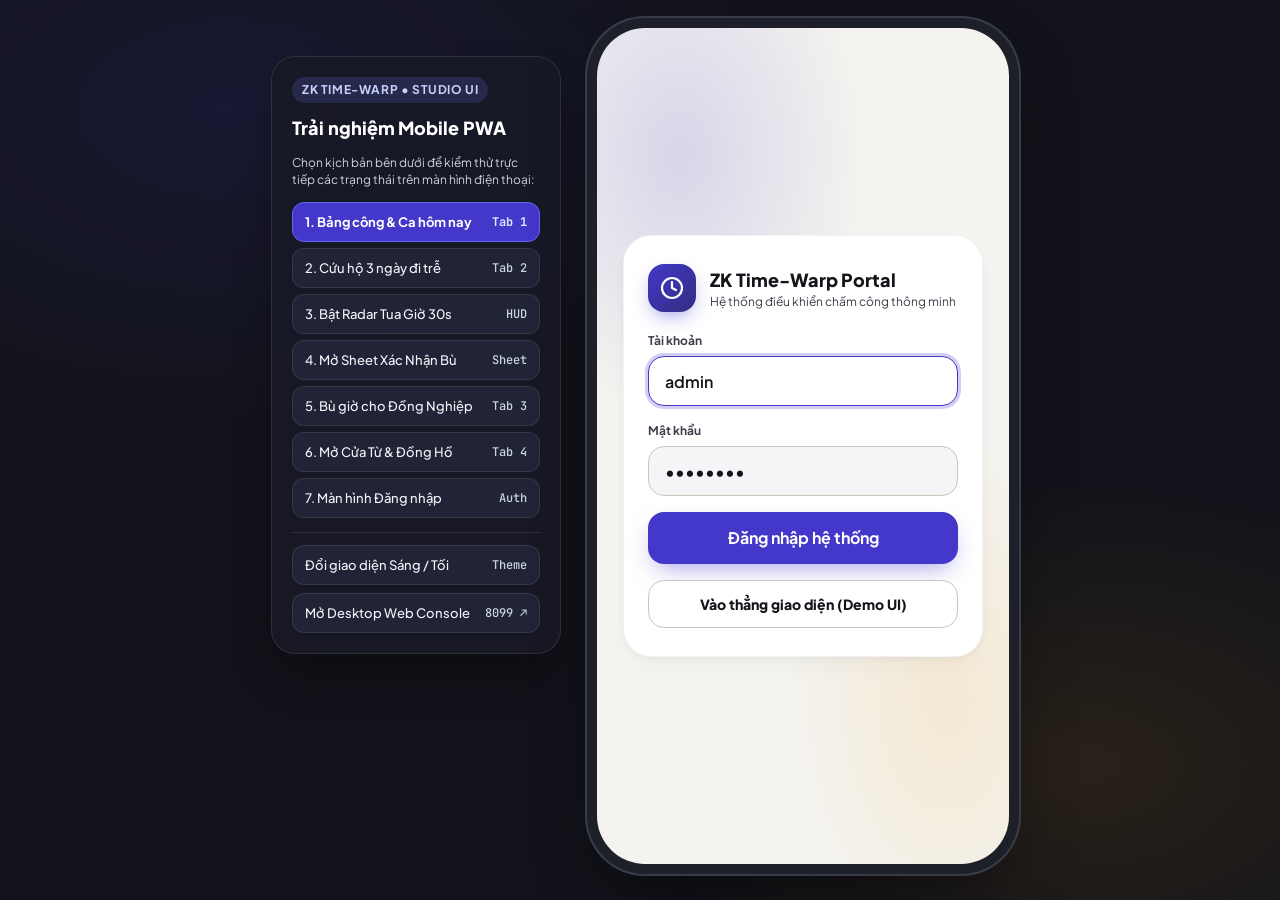
==== commit ffbf077f: "feat(ui): overhaul mobile PWA and desktop console UI/UX" ====
--- a/mobile.html
+++ b/mobile.html
@@ -1,1117 +1,2267 @@
 <!DOCTYPE html>
 <html lang="vi">
 <head>
-<meta charset="UTF-8">
-<meta name="viewport" content="width=device-width, initial-scale=1.0, maximum-scale=1.0, user-scalable=no, viewport-fit=cover">
-<meta name="apple-mobile-web-app-capable" content="yes">
-<meta name="apple-mobile-web-app-status-bar-style" content="black-translucent">
-<meta name="theme-color" content="#090d16">
-<title>ZKTeco Timesheet Mobile</title>
-<style>
-  :root {
-    --bg-base: #090d16;
-    --bg-surface: #101726;
-    --bg-card: #151f33;
-    --bg-card-elevated: #1c2944;
-    --bg-glass: rgba(16, 23, 38, 0.85);
-    --border-subtle: rgba(255, 255, 255, 0.08);
-    --border-medium: rgba(255, 255, 255, 0.14);
-    --border-glow: rgba(56, 189, 248, 0.35);
-
-    --primary: #38bdf8;
-    --primary-gradient: linear-gradient(135deg, #38bdf8, #2563eb);
-    --success: #10b981;
-    --success-gradient: linear-gradient(135deg, #10b981, #059669);
-    --warn: #f59e0b;
-    --warn-gradient: linear-gradient(135deg, #fbbf24, #d97706);
-    --danger: #ef4444;
-    --danger-gradient: linear-gradient(135deg, #ef4444, #b91c1c);
-    --purple: #a855f7;
-
-    --text-main: #f8fafc;
-    --text-muted: #94a3b8;
-    --text-dim: #64748b;
-
-    --font-sans: -apple-system, BlinkMacSystemFont, "SF Pro Display", "Segoe UI", Roboto, Helvetica, Arial, sans-serif;
-    --font-mono: ui-monospace, SFMono-Regular, Menlo, Monaco, Consolas, monospace;
-
-    --radius-xl: 20px;
-    --radius-lg: 16px;
-    --radius-md: 12px;
-    --radius-sm: 8px;
-    --radius-full: 9999px;
-
-    --safe-top: env(safe-area-inset-top, 0px);
-    --safe-bottom: env(safe-area-inset-bottom, 0px);
-  }
-
-  * {
-    box-sizing: border-box;
-    margin: 0;
-    padding: 0;
-    -webkit-tap-highlight-color: transparent;
-  }
-
-  body {
-    font-family: var(--font-sans);
-    background: var(--bg-base);
-    color: var(--text-main);
-    min-height: 100vh;
-    padding-top: calc(var(--safe-top) + 60px);
-    padding-bottom: calc(var(--safe-bottom) + 84px);
-    overflow-x: hidden;
-    -webkit-font-smoothing: antialiased;
-  }
-
-  /* App Header Bar */
-  .app-header {
-    position: fixed;
-    top: 0;
-    left: 0;
-    right: 0;
-    height: calc(var(--safe-top) + 58px);
-    padding-top: var(--safe-top);
-    padding-left: 14px;
-    padding-right: 14px;
-    background: rgba(9, 13, 22, 0.92);
-    backdrop-filter: blur(16px);
-    -webkit-backdrop-filter: blur(16px);
-    border-bottom: 1px solid var(--border-subtle);
-    display: flex;
-    align-items: center;
-    justify-content: space-between;
-    z-index: 100;
-  }
-
-  .header-user-info {
-    display: flex;
-    align-items: center;
-    gap: 10px;
-    cursor: pointer;
-  }
-
-  .user-avatar {
-    width: 36px;
-    height: 36px;
-    border-radius: var(--radius-full);
-    background: linear-gradient(135deg, #1e3a8a, #0284c7);
-    color: #fff;
-    display: flex;
-    align-items: center;
-    justify-content: center;
-    font-weight: 800;
-    font-size: 13px;
-    border: 1.5px solid rgba(56, 189, 248, 0.4);
-    box-shadow: 0 0 10px rgba(56, 189, 248, 0.2);
-    flex-shrink: 0;
-  }
-
-  .user-text-col {
-    display: flex;
-    flex-direction: column;
-    gap: 1px;
-    min-width: 0;
-  }
-
-  .user-title-row {
-    display: flex;
-    align-items: center;
-    gap: 6px;
-  }
-
-  .user-name {
-    font-size: 14px;
-    font-weight: 800;
-    color: var(--text-main);
-    white-space: nowrap;
-    overflow: hidden;
-    text-overflow: ellipsis;
-    max-width: 140px;
-  }
-
-  .user-cycle-chip {
-    font-size: 11px;
-    font-weight: 600;
-    color: var(--primary);
-    display: flex;
-    align-items: center;
-    gap: 3px;
-  }
-
-  .header-actions {
-    display: flex;
-    align-items: center;
-    gap: 8px;
-  }
-
-  /* Live Machine Mini Chip */
-  .machine-status-chip {
-    display: flex;
-    align-items: center;
-    gap: 6px;
-    background: var(--bg-card);
-    border: 1px solid var(--border-subtle);
-    padding: 5px 9px;
-    border-radius: var(--radius-full);
-    cursor: pointer;
-    font-size: 11.5px;
-    font-weight: 700;
-    color: var(--text-muted);
-    transition: all 0.2s;
-  }
-  .machine-status-chip:active {
-    transform: scale(0.96);
-    background: var(--bg-card-elevated);
-  }
-  .machine-status-chip.warped {
-    border-color: var(--warn);
-    background: rgba(245, 158, 11, 0.15);
-    color: #fbbf24;
-  }
-
-  .status-dot {
-    width: 8px;
-    height: 8px;
-    border-radius: 50%;
-    background: var(--success);
-    box-shadow: 0 0 8px var(--success);
-    flex-shrink: 0;
-  }
-  .status-dot.warped {
-    background: var(--warn);
-    box-shadow: 0 0 10px var(--warn);
-    animation: pulseDot 0.8s infinite alternate;
-  }
-  @keyframes pulseDot {
-    from { opacity: 1; transform: scale(1); }
-    to { opacity: 0.4; transform: scale(1.3); }
-  }
-
-  .header-icon-btn {
-    width: 34px;
-    height: 34px;
-    border-radius: var(--radius-full);
-    background: var(--bg-card);
-    border: 1px solid var(--border-subtle);
-    color: var(--text-main);
-    display: flex;
-    align-items: center;
-    justify-content: center;
-    font-size: 14px;
-    cursor: pointer;
-    transition: all 0.2s;
-  }
-  .header-icon-btn:active {
-    transform: scale(0.92);
-    background: var(--bg-card-elevated);
-  }
-
-  /* Main Scrollable View */
-  .view-wrapper {
-    max-width: 520px;
-    margin: 0 auto;
-    padding: 10px 14px 20px 14px;
-  }
-
-  /* Active Time-Warp Floating HUD Banner */
-  .warp-hud-banner {
-    display: none;
-    background: linear-gradient(135deg, rgba(245, 158, 11, 0.2), rgba(239, 68, 68, 0.16));
-    border: 1.5px solid var(--warn);
-    border-radius: var(--radius-lg);
-    padding: 12px 14px;
-    margin-bottom: 12px;
-    box-shadow: 0 4px 20px rgba(245, 158, 11, 0.25);
-    animation: fadeIn 0.3s ease;
-  }
-  .warp-hud-banner.active { display: block; }
-
-  .warp-hud-top {
-    display: flex;
-    align-items: center;
-    justify-content: space-between;
-    margin-bottom: 6px;
-  }
-  .warp-hud-pill {
-    background: var(--warn);
-    color: #000;
-    font-size: 11px;
-    font-weight: 900;
-    padding: 3px 8px;
-    border-radius: var(--radius-full);
-    letter-spacing: 0.3px;
-  }
-  .warp-hud-timer {
-    font-size: 18px;
-    font-weight: 900;
-    color: #fbbf24;
-    font-variant-numeric: tabular-nums;
-  }
-  .warp-hud-msg {
-    font-size: 13.5px;
-    font-weight: 800;
-    color: #fef3c7;
-    line-height: 1.35;
-    margin-bottom: 8px;
-  }
-  .warp-hud-actions {
-    display: flex;
-    gap: 8px;
-  }
-
-  /* Realtime Swipe Toast Alert */
-  .swipe-toast-alert {
-    display: none;
-    background: rgba(16, 185, 129, 0.16);
-    border: 1px solid var(--success);
-    color: #a7f3d0;
-    padding: 10px 12px;
-    border-radius: var(--radius-md);
-    font-size: 12.5px;
-    font-weight: 700;
-    margin-bottom: 12px;
-    line-height: 1.4;
-    animation: slideDown 0.3s ease;
-  }
-  .swipe-toast-alert.show { display: block; }
-
-  /* ------------------- TODAY HERO CARD ------------------- */
-  .today-hero-card {
-    background: linear-gradient(145deg, #16243f, #0f182c);
-    border: 1.5px solid rgba(56, 189, 248, 0.35);
-    border-radius: var(--radius-xl);
-    padding: 15px;
-    margin-bottom: 14px;
-    box-shadow: 0 8px 24px rgba(0, 0, 0, 0.35);
-    position: relative;
-    overflow: hidden;
-  }
-  .today-hero-card::after {
-    content: "";
-    position: absolute;
-    top: -50px;
-    right: -50px;
-    width: 120px;
-    height: 120px;
-    background: radial-gradient(circle, rgba(56, 189, 248, 0.18), transparent 70%);
-    pointer-events: none;
-  }
-
-  .today-hero-header {
-    display: flex;
-    justify-content: space-between;
-    align-items: center;
-    margin-bottom: 10px;
-  }
-  .today-hero-title {
-    font-size: 12px;
-    font-weight: 800;
-    color: #93c5fd;
-    text-transform: uppercase;
-    letter-spacing: 0.6px;
-    display: flex;
-    align-items: center;
-    gap: 6px;
-  }
-  .today-hero-badge {
-    font-size: 11px;
-    font-weight: 800;
-    padding: 3px 9px;
-    border-radius: var(--radius-full);
-  }
-  .badge-complete {
-    background: rgba(16, 185, 129, 0.2);
-    border: 1px solid rgba(16, 185, 129, 0.4);
-    color: #6ee7b7;
-  }
-  .badge-working {
-    background: rgba(56, 189, 248, 0.2);
-    border: 1px solid rgba(56, 189, 248, 0.4);
-    color: #7dd3fc;
-  }
-  .badge-absent {
-    background: rgba(239, 68, 68, 0.2);
-    border: 1px solid rgba(239, 68, 68, 0.4);
-    color: #fca5a5;
-  }
-
-  .today-main-status {
-    font-size: 20px;
-    font-weight: 900;
-    color: #fff;
-    margin-bottom: 12px;
-    line-height: 1.2;
-    display: flex;
-    align-items: baseline;
-    gap: 6px;
-  }
-
-  .today-times-row {
-    display: grid;
-    grid-template-columns: 1fr 1fr 1fr;
-    gap: 8px;
-    background: rgba(11, 17, 32, 0.65);
-    border: 1px solid var(--border-subtle);
-    border-radius: var(--radius-md);
-    padding: 10px 12px;
-    margin-bottom: 12px;
-  }
-  .today-col {
-    display: flex;
-    flex-direction: column;
-    gap: 2px;
-  }
-  .today-col-label {
-    font-size: 10.5px;
-    font-weight: 700;
-    color: var(--text-dim);
-    text-transform: uppercase;
-  }
-  .today-col-val {
-    font-size: 14.5px;
-    font-weight: 800;
-    font-variant-numeric: tabular-nums;
-  }
-  .today-col-val.in { color: #6ee7b7; }
-  .today-col-val.out { color: #93c5fd; }
-  .today-col-val.dur { color: #cbd5e1; }
-
-  .today-hero-action-btn {
-    width: 100%;
-    border: none;
-    border-radius: var(--radius-md);
-    padding: 13px 16px;
-    font-size: 14px;
-    font-weight: 800;
-    color: #fff;
-    cursor: pointer;
-    display: flex;
-    align-items: center;
-    justify-content: center;
-    gap: 8px;
-    box-shadow: 0 4px 14px rgba(0, 0, 0, 0.3);
-    transition: transform 0.1s, opacity 0.2s;
-  }
-  .today-hero-action-btn:active { transform: scale(0.98); }
-  .btn-hero-in {
-    background: var(--success-gradient);
-    box-shadow: 0 4px 16px rgba(16, 185, 129, 0.35);
-  }
-  .btn-hero-out {
-    background: var(--primary-gradient);
-    box-shadow: 0 4px 16px rgba(37, 99, 235, 0.35);
-  }
-  .btn-hero-done {
-    background: rgba(255, 255, 255, 0.08);
-    color: var(--text-muted);
-    cursor: default;
-    border: 1px solid var(--border-subtle);
-  }
-
-  /* ------------------- MONTH KPI PROGRESS CARD ------------------- */
-  .month-kpi-card {
-    background: var(--bg-surface);
-    border: 1px solid var(--border-subtle);
-    border-radius: var(--radius-lg);
-    padding: 12px 14px;
-    margin-bottom: 12px;
-  }
-  .month-kpi-top {
-    display: flex;
-    justify-content: space-between;
-    align-items: center;
-    margin-bottom: 8px;
-  }
-  .month-kpi-title {
-    font-size: 13px;
-    font-weight: 800;
-    color: var(--text-main);
-  }
-  .month-kpi-rate {
-    font-size: 14px;
-    font-weight: 900;
-    color: #38bdf8;
-    font-variant-numeric: tabular-nums;
-  }
-
-  .kpi-progress-bar {
-    width: 100%;
-    height: 7px;
-    background: rgba(255, 255, 255, 0.08);
-    border-radius: var(--radius-full);
-    overflow: hidden;
-    margin-bottom: 10px;
-  }
-  .kpi-progress-fill {
-    height: 100%;
-    background: linear-gradient(90deg, #10b981, #38bdf8);
-    border-radius: var(--radius-full);
-    transition: width 0.4s ease;
-  }
-
-  .kpi-chips-row {
-    display: flex;
-    gap: 6px;
-    overflow-x: auto;
-    padding-bottom: 2px;
-    -ms-overflow-style: none;
-    scrollbar-width: none;
-  }
-  .kpi-chips-row::-webkit-scrollbar { display: none; }
-
-  .kpi-chip {
-    flex: 1;
-    min-width: 85px;
-    background: var(--bg-card);
-    border: 1px solid var(--border-subtle);
-    border-radius: var(--radius-sm);
-    padding: 6px 8px;
-    display: flex;
-    flex-direction: column;
-    align-items: center;
-    text-align: center;
-    cursor: pointer;
-    transition: all 0.15s;
-  }
-  .kpi-chip:active { transform: scale(0.97); }
-  .kpi-chip.active {
-    border-color: var(--primary);
-    background: rgba(56, 189, 248, 0.12);
-  }
-  .kpi-chip-num {
-    font-size: 15px;
-    font-weight: 900;
-    line-height: 1.1;
-    font-variant-numeric: tabular-nums;
-  }
-  .kpi-chip-label {
-    font-size: 9.5px;
-    font-weight: 700;
-    color: var(--text-muted);
-    margin-top: 2px;
-    white-space: nowrap;
-    letter-spacing: -0.2px;
-  }
-
-  /* ------------------- FILTER PILLS ROW ------------------- */
-  .filter-row {
-    display: flex;
-    align-items: center;
-    justify-content: space-between;
-    gap: 8px;
-    margin-bottom: 10px;
-  }
-  .filter-scroll {
-    display: flex;
-    gap: 6px;
-    overflow-x: auto;
-    padding-bottom: 2px;
-    -ms-overflow-style: none;
-    scrollbar-width: none;
-    flex: 1;
-  }
-  .filter-scroll::-webkit-scrollbar { display: none; }
-
-  .filter-pill-btn {
-    background: var(--bg-surface);
-    border: 1px solid var(--border-subtle);
-    color: var(--text-muted);
-    padding: 6px 12px;
-    border-radius: var(--radius-full);
-    font-size: 12px;
-    font-weight: 700;
-    cursor: pointer;
-    white-space: nowrap;
-    transition: all 0.15s ease;
-  }
-  .filter-pill-btn:active { transform: scale(0.96); }
-  .filter-pill-btn.active {
-    background: rgba(56, 189, 248, 0.18);
-    border-color: var(--primary);
-    color: #93c5fd;
-  }
-
-  /* ------------------- TIMESHEET DAYS LIST ------------------- */
-  .ts-days-list {
-    display: flex;
-    flex-direction: column;
-    gap: 8px;
-  }
-
-  .day-row-card {
-    background: var(--bg-surface);
-    border: 1px solid var(--border-subtle);
-    border-radius: var(--radius-md);
-    padding: 10px 12px;
-    transition: all 0.15s ease;
-  }
-  .day-row-card.is-today {
-    border-color: rgba(56, 189, 248, 0.45);
-    background: linear-gradient(145deg, rgba(56, 189, 248, 0.08), var(--bg-surface));
-  }
-  .day-row-card.status-complete {
-    border-left: 3.5px solid var(--success);
-  }
-  .day-row-card.status-missing_out, .day-row-card.status-missing_in {
-    border-left: 3.5px solid var(--warn);
-  }
-  .day-row-card.status-absent {
-    border-left: 3.5px solid var(--danger);
-  }
-  .day-row-card.status-weekend {
-    border-left: 3.5px solid #475569;
-    opacity: 0.65;
-  }
-
-  .day-row-top {
-    display: flex;
-    justify-content: space-between;
-    align-items: center;
-    margin-bottom: 6px;
-  }
-  .day-date-col {
-    display: flex;
-    align-items: center;
-    gap: 7px;
-  }
-  .day-date-text {
-    font-size: 14px;
-    font-weight: 800;
-    color: var(--text-main);
-  }
-  .day-weekday-tag {
-    font-size: 11px;
-    font-weight: 700;
-    color: var(--text-dim);
-    background: rgba(255, 255, 255, 0.06);
-    padding: 1px 6px;
-    border-radius: 4px;
-  }
-
-  .day-status-pill {
-    font-size: 11px;
-    font-weight: 800;
-    padding: 2px 7px;
-    border-radius: var(--radius-full);
-  }
-  .pill-complete {
-    background: rgba(16, 185, 129, 0.16);
-    color: #6ee7b7;
-  }
-  .pill-warn {
-    background: rgba(245, 158, 11, 0.16);
-    color: #fde68a;
-  }
-  .pill-danger {
-    background: rgba(239, 68, 68, 0.18);
-    color: #fca5a5;
-  }
-  .pill-weekend {
-    background: rgba(148, 163, 184, 0.12);
-    color: #94a3b8;
-  }
-
-  .day-times-line {
-    display: flex;
-    justify-content: space-between;
-    align-items: center;
-    font-size: 12.5px;
-  }
-  .day-swipe-chips {
-    display: flex;
-    align-items: center;
-    gap: 8px;
-    font-variant-numeric: tabular-nums;
-  }
-  .time-chip-in { color: #6ee7b7; font-weight: 700; }
-  .time-chip-out { color: #93c5fd; font-weight: 700; }
-  .time-chip-empty { color: var(--text-dim); }
-
-  .day-dur-text {
-    font-size: 11.5px;
-    color: var(--text-muted);
-    font-weight: 600;
-  }
-
-  /* Inline Quick Action inside Day Card */
-  .day-quick-action {
-    display: flex;
-    align-items: center;
-    gap: 8px;
-    margin-top: 8px;
-    padding-top: 8px;
-    border-top: 1px solid var(--border-subtle);
-  }
-  .time-edit-mini-inp {
-    width: 88px !important;
-    max-width: 88px !important;
-    flex-shrink: 0 !important;
-    padding: 7px 6px;
-    font-size: 13px;
-    font-weight: 800;
-    text-align: center;
-    color: #6ee7b7;
-    background: #0b1120;
-    border: 1px solid var(--border-medium);
-    border-radius: var(--radius-sm);
-    font-variant-numeric: tabular-nums;
-    outline: none;
-  }
-  .day-action-trigger-btn {
-    flex: 1;
-    min-width: 0;
-    white-space: nowrap;
-    border: none;
-    border-radius: var(--radius-sm);
-    padding: 8px 12px;
-    font-size: 13px;
-    font-weight: 800;
-    cursor: pointer;
-    display: flex;
-    align-items: center;
-    justify-content: center;
-    gap: 6px;
-    transition: transform 0.1s;
-  }
-  .day-action-trigger-btn:active { transform: scale(0.97); }
-  .day-btn-in {
-    background: var(--success-gradient);
-    color: #fff;
-  }
-  .day-btn-out {
-    background: var(--primary-gradient);
-    color: #fff;
-  }
-
-  /* Collapsible Future Days Accordion */
-  .future-days-fold {
-    background: var(--bg-surface);
-    border: 1px dashed var(--border-subtle);
-    border-radius: var(--radius-md);
-    padding: 10px 14px;
-    text-align: center;
-    cursor: pointer;
-    font-size: 12px;
-    font-weight: 700;
-    color: var(--text-dim);
-    margin-top: 4px;
-    transition: all 0.2s;
-  }
-  .future-days-fold:active {
-    background: var(--bg-card);
-  }
-
-  /* ------------------- TAB 1 (THỊNH) & TAB 2 (OTHERS) LISTS ------------------- */
-  .section-box {
-    background: var(--bg-surface);
-    border: 1px solid var(--border-subtle);
-    border-radius: var(--radius-lg);
-    padding: 13px;
-    margin-bottom: 12px;
-  }
-  .section-box-header {
-    display: flex;
-    justify-content: space-between;
-    align-items: center;
-    margin-bottom: 10px;
-  }
-  .section-box-title {
-    font-size: 13px;
-    font-weight: 800;
-    color: var(--text-main);
-    text-transform: uppercase;
-    letter-spacing: 0.3px;
-  }
-
-  .late-item-card {
-    display: flex;
-    align-items: center;
-    justify-content: space-between;
-    gap: 8px;
-    background: var(--bg-card);
-    border: 1.5px solid var(--border-subtle);
-    border-radius: var(--radius-md);
-    padding: 10px 11px;
-    margin-bottom: 8px;
-    transition: all 0.15s ease;
-  }
-  .late-item-card.checked {
-    border-color: var(--primary);
-    background: rgba(56, 189, 248, 0.12);
-  }
-  .late-item-card.fixed {
-    border-color: rgba(16, 185, 129, 0.45);
-    background: rgba(16, 185, 129, 0.08);
-  }
-
-  .late-card-left {
-    display: flex;
-    align-items: center;
-    gap: 10px;
-    flex: 1;
-    min-width: 0;
-    cursor: pointer;
-  }
-  .late-checkbox {
-    width: 20px;
-    height: 20px;
-    accent-color: var(--primary);
-    flex-shrink: 0;
-    cursor: pointer;
-  }
-  .late-date-title {
-    font-size: 14px;
-    font-weight: 800;
-    color: var(--text-main);
-    display: flex;
-    align-items: center;
-    gap: 6px;
-  }
-  .late-desc-sub {
-    font-size: 11.5px;
-    color: #fca5a5;
-    margin-top: 2px;
-    font-weight: 600;
-  }
-  .late-item-card.fixed .late-desc-sub {
-    color: #6ee7b7;
-  }
-
-  .late-card-right {
-    display: flex;
-    align-items: center;
-    gap: 6px;
-    flex-shrink: 0;
-  }
-  .btn-mini-warp {
-    background: rgba(16, 185, 129, 0.2);
-    border: 1px solid rgba(16, 185, 129, 0.5);
-    color: #6ee7b7;
-    font-weight: 800;
-    font-size: 11.5px;
-    padding: 7px 10px;
-    border-radius: var(--radius-sm);
-    cursor: pointer;
-  }
-  .btn-mini-warp:active { transform: scale(0.95); }
-
-  /* ------------------- FLOATING BATCH ACTION BAR ------------------- */
-  .floating-batch-bar {
-    position: fixed;
-    bottom: calc(var(--safe-bottom) + 68px);
-    left: 14px;
-    right: 14px;
-    max-width: 492px;
-    margin: 0 auto;
-    z-index: 95;
-    display: none;
-    animation: slideUp 0.25s ease;
-  }
-  .floating-batch-bar.show { display: block; }
-
-  .batch-launch-btn {
-    width: 100%;
-    background: var(--primary-gradient);
-    border: none;
-    border-radius: var(--radius-md);
-    padding: 13px 16px;
-    color: #fff;
-    font-size: 14px;
-    font-weight: 800;
-    box-shadow: 0 6px 20px rgba(37, 99, 235, 0.45);
-    cursor: pointer;
-    display: flex;
-    align-items: center;
-    justify-content: center;
-    gap: 8px;
-  }
-  .batch-launch-btn:active { transform: scale(0.98); }
-
-  /* ------------------- BOTTOM NAVIGATION BAR ------------------- */
-  .app-bottom-nav {
-    position: fixed;
-    bottom: 0;
-    left: 0;
-    right: 0;
-    height: calc(var(--safe-bottom) + 62px);
-    padding-bottom: var(--safe-bottom);
-    background: rgba(9, 13, 22, 0.95);
-    backdrop-filter: blur(18px);
-    -webkit-backdrop-filter: blur(18px);
-    border-top: 1px solid var(--border-subtle);
-    display: flex;
-    justify-content: space-around;
-    align-items: center;
-    z-index: 100;
-  }
-
-  .nav-tab-btn {
-    flex: 1;
-    height: 100%;
-    display: flex;
-    flex-direction: column;
-    align-items: center;
-    justify-content: center;
-    gap: 3px;
-    background: transparent;
-    border: none;
-    color: var(--text-dim);
-    cursor: pointer;
-    transition: all 0.15s ease;
-    position: relative;
-  }
-  .nav-tab-btn.active {
-    color: #38bdf8;
-  }
-  .nav-tab-icon {
-    font-size: 20px;
-    line-height: 1;
-    transition: transform 0.15s;
-  }
-  .nav-tab-btn.active .nav-tab-icon {
-    transform: scale(1.12);
-  }
-  .nav-tab-label {
-    font-size: 11px;
-    font-weight: 700;
-    letter-spacing: 0.2px;
-  }
-  .nav-badge-pill {
-    position: absolute;
-    top: 5px;
-    right: calc(50% - 22px);
-    background: #ef4444;
-    color: #fff;
-    font-size: 9.5px;
-    font-weight: 800;
-    padding: 1px 5px;
-    border-radius: var(--radius-full);
-  }
-
-  /* ------------------- BOTTOM SHEET MODALS ------------------- */
-  .bottom-sheet-backdrop {
-    display: none;
-    position: fixed;
-    top: 0;
-    left: 0;
-    right: 0;
-    bottom: 0;
-    background: rgba(0, 0, 0, 0.7);
-    backdrop-filter: blur(4px);
-    z-index: 200;
-    animation: fadeIn 0.2s ease;
-  }
-  .bottom-sheet-backdrop.active { display: block; }
-
-  .bottom-sheet-content {
-    position: fixed;
-    left: 0;
-    right: 0;
-    bottom: 0;
-    max-width: 520px;
-    margin: 0 auto;
-    background: var(--bg-surface);
-    border-top: 1.5px solid var(--border-medium);
-    border-radius: 22px 22px 0 0;
-    padding: 16px 16px calc(var(--safe-bottom) + 24px) 16px;
-    z-index: 210;
-    max-height: 85vh;
-    overflow-y: auto;
-    animation: slideUp 0.25s ease;
-  }
-  .sheet-handle-bar {
-    width: 40px;
-    height: 4px;
-    background: rgba(255, 255, 255, 0.2);
-    border-radius: var(--radius-full);
-    margin: 0 auto 14px auto;
-  }
-  .sheet-title {
-    font-size: 16px;
-    font-weight: 800;
-    color: var(--text-main);
-    margin-bottom: 12px;
-    display: flex;
-    justify-content: space-between;
-    align-items: center;
-  }
-
-  /* Form Elements */
-  select, input[type="date"], input[type="time"], input[type="text"] {
-    background: var(--bg-card);
-    border: 1px solid var(--border-subtle);
-    color: var(--text-main);
-    padding: 9px 12px;
-    border-radius: var(--radius-md);
-    font-size: 13.5px;
-    font-weight: 600;
-    outline: none;
-    width: 100%;
-  }
-  select:focus, input:focus {
-    border-color: var(--primary);
-  }
-
-  .btn-default {
-    width: 100%;
-    border: none;
-    border-radius: var(--radius-md);
-    padding: 12px 14px;
-    font-size: 14px;
-    font-weight: 800;
-    cursor: pointer;
-    display: flex;
-    align-items: center;
-    justify-content: center;
-    gap: 8px;
-    transition: transform 0.1s;
-  }
-  .btn-default:active { transform: scale(0.98); }
-  .btn-primary { background: var(--primary-gradient); color: #fff; }
-  .btn-success { background: var(--success-gradient); color: #fff; }
-  .btn-danger { background: var(--danger-gradient); color: #fff; }
-  .btn-outline { background: var(--bg-card); border: 1px solid var(--border-subtle); color: var(--text-main); }
-
-  .log-container-box {
-    background: #050811;
-    border: 1px solid var(--border-subtle);
-    border-radius: var(--radius-md);
-    padding: 10px;
-    font-family: var(--font-mono);
-    font-size: 11px;
-    color: var(--text-muted);
-    max-height: 140px;
-    overflow-y: auto;
-    line-height: 1.45;
-  }
-
-  /* Stealth Login */
-  .stealth-login-overlay {
-    position: fixed;
-    top: 0; left: 0; right: 0; bottom: 0;
-    background: #060a14;
-    display: flex;
-    align-items: center;
-    justify-content: center;
-    z-index: 99999;
-    padding: 20px;
-  }
-  .stealth-login-box {
-    width: 100%;
-    max-width: 310px;
-    display: flex;
-    flex-direction: column;
-    gap: 12px;
-  }
-  .stealth-input {
-    width: 100%;
-    background: #0f172a;
-    border: 1px solid rgba(255, 255, 255, 0.12);
-    border-radius: var(--radius-md);
-    padding: 14px 16px;
-    font-size: 15px;
-    color: #f8fafc;
-    outline: none;
-  }
-  .stealth-btn {
-    width: 100%;
-    background: #1e293b;
-    border: 1px solid rgba(255, 255, 255, 0.15);
-    border-radius: var(--radius-md);
-    padding: 13px;
-    font-size: 15px;
-    font-weight: 700;
-    color: #f8fafc;
-    cursor: pointer;
-  }
-
-  @keyframes fadeIn { from { opacity: 0; } to { opacity: 1; } }
-  @keyframes slideUp { from { transform: translateY(30px); opacity: 0; } to { transform: translateY(0); opacity: 1; } }
-  @keyframes slideDown { from { transform: translateY(-15px); opacity: 0; } to { transform: translateY(0); opacity: 1; } }
-</style>
+  <meta charset="UTF-8" />
+  <meta name="viewport" content="width=device-width, initial-scale=1.0, viewport-fit=cover" />
+  <meta name="theme-color" content="#f4f2ee" id="metaThemeColor" />
+  <meta name="apple-mobile-web-app-capable" content="yes" />
+  <meta name="apple-mobile-web-app-status-bar-style" content="black-translucent" />
+  <meta name="apple-mobile-web-app-title" content="ZK Chấm Công" />
+  <meta name="mobile-web-app-capable" content="yes" />
+  <meta name="application-name" content="ZK Chấm Công" />
+  <meta name="description" content="Ứng dụng PWA quản lý ngày công, bù giờ thông minh và điều khiển thiết bị ZKTeco" />
+  <link rel="manifest" href="/manifest.webmanifest" />
+  <link rel="icon" type="image/svg+xml" href="/assets/icons/icon.svg" />
+  <link rel="apple-touch-icon" sizes="180x180" href="/assets/icons/apple-touch-icon.png" />
+  <title>ZK Time-Warp • Chấm Công Thông Minh</title>
+  <link rel="preconnect" href="https://fonts.googleapis.com" />
+  <link rel="preconnect" href="https://fonts.gstatic.com" crossorigin />
+  <link href="https://fonts.googleapis.com/css2?family=Plus+Jakarta+Sans:wght@400;500;600;700;800&family=JetBrains+Mono:wght@500;600;700&display=swap" rel="stylesheet" />
+  <style>
+    /* ZK Time-Warp Mobile PWA Design System */
+    :root {
+      --font-sans: 'Plus Jakarta Sans', -apple-system, BlinkMacSystemFont, sans-serif;
+      --font-mono: 'JetBrains Mono', monospace;
+
+      /* Warm Neutral Canvas & Elevated Surfaces */
+      --bg-page: #f4f3ef;
+      --bg-card: #ffffff;
+      --bg-muted: #ebe9e4;
+      --bg-soft: #f5f5f8;
+      --bg-glass: rgba(255, 255, 255, 0.88);
+
+      /* Typography */
+      --text-main: #14141b;
+      --text-sub: #3f3d4a;
+      --text-dim: #525060;
+
+      /* Borders & Shadows */
+      --border: rgba(15, 23, 42, 0.05);
+      --border-strong: #cbc6bc;
+      --shadow-card: 0 12px 32px -14px rgba(15, 23, 42, 0.07), 0 2px 6px rgba(15, 23, 42, 0.03);
+      --shadow-float: 0 18px 40px -12px rgba(15, 23, 42, 0.18);
+
+      /* Primary Brand Accent: Royal Indigo */
+      --primary: #4338ca;
+      --primary-hover: #3730a3;
+      --primary-soft: #eef2ff;
+      --primary-strong: #312e81;
+      --primary-fg: #ffffff;
+      --accent-glow: #f59e0b;
+
+      /* Obsidian Hero Card Tokens */
+      --hero-bg: #131520;
+      --hero-surface: rgba(255, 255, 255, 0.08);
+      --hero-border: rgba(255, 255, 255, 0.12);
+      --hero-text: #ffffff;
+      --hero-muted: #cbd5e1;
+
+      /* Semantic Status Tokens (WCAG AA >= 4.5:1) */
+      --success: #15803d;
+      --success-btn: #15803d;
+      --success-bg: #dcfce7;
+      --success-border: #86efac;
+
+      --warn: #92400e;
+      --warn-bg: #fef3c7;
+      --warn-border: #fcd34d;
+
+      --danger: #be123c;
+      --danger-bg: #ffe4e6;
+      --danger-border: #fda4af;
+
+      --ring-focus: rgba(67, 56, 202, 0.24);
+      --radius-sm: 12px;
+      --radius-md: 16px;
+      --radius-lg: 22px;
+      --radius-xl: 28px;
+      --radius-full: 9999px;
+
+      --safe-top: env(safe-area-inset-top, 0px);
+      --safe-bottom: env(safe-area-inset-bottom, 0px);
+    }
+
+    html[data-theme="dark"] {
+      --bg-page: #0b0c12;
+      --bg-card: #151722;
+      --bg-muted: #1e2130;
+      --bg-soft: #191c28;
+      --bg-glass: rgba(21, 23, 34, 0.88);
+
+      --text-main: #f4f5f8;
+      --text-sub: #b4bcd0;
+      --text-dim: #949db5;
+
+      --border: #252838;
+      --border-strong: #383d54;
+      --shadow-card: 0 14px 32px -16px rgba(0, 0, 0, 0.55);
+
+      --primary: #6366f1;
+      --primary-hover: #818cf8;
+      --primary-soft: rgba(99, 102, 241, 0.16);
+      --primary-strong: #a5b4fc;
+      --primary-fg: #ffffff;
+
+      --hero-bg: #1b1e2e;
+      --hero-surface: rgba(255, 255, 255, 0.07);
+      --hero-border: rgba(255, 255, 255, 0.12);
+
+      --success: #4ade80;
+      --success-btn: #15803d;
+      --success-bg: rgba(74, 222, 128, 0.14);
+      --success-border: rgba(74, 222, 128, 0.3);
+
+      --warn: #fbbf24;
+      --warn-bg: rgba(251, 191, 36, 0.14);
+      --warn-border: rgba(251, 191, 36, 0.3);
+
+      --danger: #fb7185;
+      --danger-bg: rgba(251, 113, 133, 0.15);
+      --danger-border: rgba(251, 113, 133, 0.32);
+
+      --ring-focus: rgba(99, 102, 241, 0.32);
+    }
+
+    * {
+      box-sizing: border-box;
+      margin: 0;
+      padding: 0;
+      -webkit-tap-highlight-color: transparent;
+    }
+
+    html, body {
+      background-color: var(--bg-page);
+      color: var(--text-main);
+      font-family: var(--font-sans);
+      font-size: 15px;
+      line-height: 1.5;
+      min-height: 100dvh;
+      overflow-x: hidden;
+      -webkit-font-smoothing: antialiased;
+    }
+
+    h1, h2, h3, .today-main-status, .hero-clock-val {
+      word-spacing: 0.04em;
+    }
+
+    .mono,
+    #headerDevClock,
+    #todayHeroInDisplay,
+    #todayHeroInVal,
+    #todayHeroOutVal,
+    #todayHeroDurVal,
+    #warpHudCountdown,
+    #devClockFull,
+    #kpiRateText,
+    #kpiTotalNum,
+    #kpiNeedFixNum,
+    #kpiCompleteNum,
+    #kpiWeekendNum,
+    #empCardId,
+    .time-chip-in,
+    .time-chip-out,
+    .time-chip-empty,
+    .time-edit-mini-inp {
+      font-family: var(--font-mono);
+      font-variant-numeric: tabular-nums;
+    }
+
+    button, input, select {
+      font: inherit;
+      color: inherit;
+    }
+
+    button:focus-visible,
+    a:focus-visible {
+      outline: none;
+      box-shadow: none;
+    }
+
+    input:focus-visible,
+    select:focus-visible {
+      outline: none;
+      border-color: var(--primary);
+      box-shadow: 0 0 0 3px var(--ring-focus);
+    }
+
+    /* Tactile Press Feedback */
+    button:active:not(:disabled),
+    .kpi-chip:active,
+    .week-day-pill:active,
+    .nav-btn:active {
+      transform: scale(0.97);
+    }
+
+    /* ==========================================================================
+       Desktop Studio Preview Frame (>= 960px) & Native Mobile Fullscreen (< 960px)
+       ========================================================================== */
+    .studio-sidebar {
+      display: none;
+    }
+
+    @media (min-width: 960px) {
+      body {
+        background:
+          radial-gradient(60% 50% at 18% 12%, rgba(67, 56, 202, 0.14) 0%, transparent 70%),
+          radial-gradient(50% 45% at 85% 85%, rgba(245, 158, 11, 0.10) 0%, transparent 70%),
+          #12131a;
+        display: flex;
+        align-items: flex-start;
+        justify-content: center;
+        gap: 36px;
+        padding: 28px 24px;
+        min-height: 100vh;
+      }
+
+      body .studio-sidebar {
+        display: flex;
+        flex-direction: column;
+        gap: 14px;
+        width: 290px;
+        flex-shrink: 0;
+        position: sticky;
+        top: 28px;
+        background: rgba(24, 26, 38, 0.88);
+        border: 1px solid rgba(255, 255, 255, 0.1);
+        border-radius: 24px;
+        padding: 20px;
+        color: #f4f4f6;
+        backdrop-filter: blur(20px);
+        box-shadow: 0 24px 48px -12px rgba(0, 0, 0, 0.45);
+      }
+
+      body #appContainer,
+      body #loginScreen {
+        width: 412px;
+        min-height: 0;
+        height: min(836px, calc(100dvh - 56px));
+        max-height: min(836px, calc(100dvh - 56px));
+        display: flex;
+        flex-direction: column;
+        border-radius: 48px;
+        box-shadow:
+          0 0 0 10px #1e2029,
+          0 0 0 12px #383b4a,
+          0 32px 70px -15px rgba(0, 0, 0, 0.65);
+        position: relative;
+        overflow: hidden;
+        margin: 0;
+      }
+
+      body #appContainer .main-view {
+        flex: 1;
+        overflow-y: auto;
+        scrollbar-width: none;
+      }
+
+      body #appContainer .main-view::-webkit-scrollbar {
+        display: none;
+      }
+
+      body #loginScreen {
+        position: relative;
+        inset: auto;
+      }
+
+      body .bottom-nav-shield {
+        position: absolute;
+        bottom: 0;
+      }
+
+      body .bottom-nav {
+        position: absolute;
+        bottom: 14px;
+      }
+
+      body .floating-batch-bar {
+        position: absolute;
+        bottom: 88px;
+      }
+
+      body .sheet-backdrop {
+        position: absolute;
+      }
+    }
+
+    .studio-badge {
+      display: inline-flex;
+      align-items: center;
+      gap: 6px;
+      font-size: 12px;
+      font-weight: 700;
+      text-transform: uppercase;
+      letter-spacing: 0.05em;
+      color: #c7d2fe;
+      background-color: #27294a;
+      padding: 4px 10px;
+      border-radius: 999px;
+      width: fit-content;
+    }
+
+    .studio-title {
+      font-size: 18px;
+      font-weight: 800;
+      color: #ffffff;
+      line-height: 1.25;
+    }
+
+    .studio-desc {
+      font-size: 12px;
+      color: #cbd5e1;
+      line-height: 1.45;
+    }
+
+    .studio-flow-list {
+      display: flex;
+      flex-direction: column;
+      gap: 6px;
+      list-style: none;
+    }
+
+    .studio-flow-btn {
+      appearance: none;
+      width: 100%;
+      min-height: 40px;
+      padding: 8px 12px;
+      border-radius: 12px;
+      border: 1px solid rgba(255, 255, 255, 0.09);
+      background-color: #212436;
+      color: #f1f5f9;
+      font-size: 13px;
+      font-weight: 500;
+      text-align: left;
+      display: flex;
+      align-items: center;
+      justify-content: space-between;
+      gap: 8px;
+      cursor: pointer;
+      transition: background 0.15s, border-color 0.15s;
+    }
+
+    .studio-flow-btn:hover {
+      background-color: #2b2f46;
+      border-color: rgba(165, 180, 252, 0.35);
+    }
+
+    .studio-flow-btn.active {
+      background-color: #4338ca;
+      border-color: #6366f1;
+      color: #ffffff;
+      font-weight: 700;
+    }
+
+    .studio-flow-tag {
+      font-size: 12px;
+      font-family: var(--font-mono);
+      color: #cbd5e1;
+    }
+
+    .studio-flow-btn.active .studio-flow-tag {
+      color: #e0e7ff;
+    }
+
+    /* ==========================================================================
+       Ambient Top Mesh Glow
+       ========================================================================== */
+    .ambient-mesh {
+      position: absolute;
+      inset: 0 0 auto 0;
+      height: 360px;
+      pointer-events: none;
+      z-index: 0;
+      background:
+        radial-gradient(60% 50% at 12% 10%, rgba(67, 56, 202, 0.18) 0%, transparent 70%),
+        radial-gradient(50% 45% at 88% 18%, rgba(245, 158, 11, 0.15) 0%, transparent 72%),
+        radial-gradient(70% 55% at 50% 55%, rgba(99, 102, 241, 0.08) 0%, transparent 70%);
+      -webkit-mask-image: linear-gradient(#000 55%, transparent);
+      mask-image: linear-gradient(#000 55%, transparent);
+    }
+
+    /* ==========================================================================
+       Stealth Login Overlay
+       ========================================================================== */
+    .stealth-login-overlay {
+      position: fixed;
+      inset: 0;
+      z-index: 9999;
+      background-color: var(--bg-page);
+      background-image:
+        radial-gradient(65% 45% at 20% 15%, rgba(67, 56, 202, 0.16) 0%, transparent 70%),
+        radial-gradient(55% 45% at 85% 80%, rgba(245, 158, 11, 0.12) 0%, transparent 70%);
+      display: flex;
+      flex-direction: column;
+      align-items: center;
+      justify-content: center;
+      padding: 24px;
+    }
+
+    .stealth-login-box {
+      width: 100%;
+      max-width: 360px;
+      background-color: var(--bg-card);
+      border: 1px solid var(--border);
+      border-radius: var(--radius-xl);
+      box-shadow: var(--shadow-card);
+      padding: 28px 24px;
+      display: flex;
+      flex-direction: column;
+      gap: 16px;
+    }
+
+    .login-brand-row {
+      display: flex;
+      align-items: center;
+      gap: 14px;
+      margin-bottom: 4px;
+    }
+
+    .login-brand-icon {
+      width: 48px;
+      height: 48px;
+      border-radius: 16px;
+      background-color: #4338ca;
+      background-image: linear-gradient(135deg, #4338ca 0%, #312e81 100%);
+      color: #ffffff;
+      display: inline-flex;
+      align-items: center;
+      justify-content: center;
+      flex-shrink: 0;
+      box-shadow: 0 8px 20px -6px rgba(67, 56, 202, 0.55);
+    }
+
+    .login-brand-icon svg {
+      width: 24px;
+      height: 24px;
+    }
+
+    .stealth-input {
+      width: 100%;
+      height: 50px;
+      padding: 0 16px;
+      border-radius: var(--radius-md);
+      border: 1px solid var(--border-strong);
+      background-color: var(--bg-soft);
+      color: var(--text-main);
+      font-size: 16px;
+      font-weight: 600;
+    }
+
+    .stealth-input:focus {
+      background-color: var(--bg-card);
+      border-color: var(--primary);
+    }
+
+    .stealth-btn {
+      appearance: none;
+      width: 100%;
+      min-height: 52px;
+      border-radius: var(--radius-md);
+      border: none;
+      background-color: var(--primary);
+      color: var(--primary-fg);
+      font-size: 16px;
+      font-weight: 700;
+      cursor: pointer;
+      box-shadow: 0 10px 24px -8px rgba(67, 56, 202, 0.5);
+    }
+
+    /* ==========================================================================
+       App Shell & Header
+       ========================================================================== */
+    #appContainer {
+      width: 100%;
+      max-width: 520px;
+      margin: 0 auto;
+      min-height: 100dvh;
+      display: flex;
+      flex-direction: column;
+      position: relative;
+      background-color: var(--bg-page);
+    }
+
+    .app-header {
+      position: sticky;
+      top: 0;
+      z-index: 40;
+      background-color: var(--bg-glass);
+      backdrop-filter: blur(16px);
+      -webkit-backdrop-filter: blur(16px);
+      border-bottom: 1px solid rgba(0, 0, 0, 0.05);
+      padding: calc(10px + var(--safe-top)) 16px 10px 16px;
+      display: flex;
+      align-items: center;
+      justify-content: space-between;
+      gap: 8px;
+    }
+
+    .header-user-info {
+      appearance: none;
+      background-color: var(--bg-card);
+      border: 1px solid var(--border);
+      padding: 4px 12px 4px 5px;
+      border-radius: var(--radius-full);
+      display: flex;
+      align-items: center;
+      gap: 8px;
+      min-width: 0;
+      min-height: 44px;
+      cursor: pointer;
+      text-align: left;
+      box-shadow: 0 2px 6px rgba(0, 0, 0, 0.03);
+    }
+
+    .user-avatar {
+      width: 36px;
+      height: 36px;
+      border-radius: var(--radius-full);
+      background-color: #4338ca;
+      color: #ffffff;
+      font-weight: 800;
+      font-size: 13px;
+      display: flex;
+      align-items: center;
+      justify-content: center;
+      flex-shrink: 0;
+    }
+
+    .user-text-col {
+      display: flex;
+      flex-direction: column;
+      min-width: 0;
+    }
+
+    .user-title-row {
+      display: flex;
+      align-items: center;
+      gap: 4px;
+    }
+
+    .user-name {
+      font-size: 13px;
+      font-weight: 800;
+      color: var(--text-main);
+      white-space: nowrap;
+      overflow: hidden;
+      text-overflow: ellipsis;
+    }
+
+    .user-cycle-chip {
+      font-size: 12px;
+      font-weight: 600;
+      color: var(--text-sub);
+    }
+
+    .header-actions {
+      display: flex;
+      align-items: center;
+      gap: 6px;
+      flex-shrink: 0;
+    }
+
+    .machine-status-chip {
+      appearance: none;
+      min-height: 44px;
+      padding: 0 12px;
+      border-radius: var(--radius-full);
+      border: 1px solid var(--border);
+      background-color: var(--bg-card);
+      color: var(--text-main);
+      font-family: var(--font-mono);
+      font-size: 13px;
+      font-weight: 700;
+      display: inline-flex;
+      align-items: center;
+      gap: 7px;
+      cursor: pointer;
+      box-shadow: 0 2px 6px rgba(0, 0, 0, 0.03);
+    }
+
+    .machine-status-chip.warped {
+      background-color: var(--warn-bg);
+      border-color: var(--warn-border);
+      color: var(--warn);
+    }
+
+    .status-dot {
+      width: 8px;
+      height: 8px;
+      border-radius: 50%;
+      background-color: var(--success);
+      box-shadow: 0 0 0 3px rgba(22, 163, 74, 0.18);
+    }
+
+    .status-dot.warped {
+      background-color: #d97706;
+      box-shadow: 0 0 0 3px rgba(245, 158, 11, 0.25);
+    }
+
+    .header-icon-btn {
+      appearance: none;
+      width: 44px;
+      height: 44px;
+      border-radius: var(--radius-full);
+      border: 1px solid var(--border);
+      background-color: var(--bg-card);
+      color: var(--text-main);
+      font-size: 13px;
+      display: inline-flex;
+      align-items: center;
+      justify-content: center;
+      cursor: pointer;
+      box-shadow: 0 2px 6px rgba(0, 0, 0, 0.03);
+    }
+
+    .header-icon-btn svg {
+      width: 18px;
+      height: 18px;
+    }
+
+    /* ==========================================================================
+       Main View Container
+       ========================================================================== */
+    .main-view {
+      position: relative;
+      z-index: 1;
+      flex: 1;
+      padding: 12px 16px calc(116px + var(--safe-bottom)) 16px;
+      display: flex;
+      flex-direction: column;
+      gap: 12px;
+    }
+
+    /* PWA Install Prompt Banner */
+    .pwa-install-banner {
+      display: none;
+      background-color: var(--bg-card);
+      border: 1px solid var(--border);
+      border-radius: var(--radius-lg);
+      padding: 12px 14px;
+      align-items: center;
+      justify-content: space-between;
+      gap: 12px;
+      box-shadow: var(--shadow-card);
+    }
+
+    .pwa-install-banner.show {
+      display: flex;
+    }
+
+    .pwa-banner-left {
+      display: flex;
+      align-items: center;
+      gap: 10px;
+      min-width: 0;
+    }
+
+    .pwa-banner-icon {
+      width: 40px;
+      height: 40px;
+      border-radius: 12px;
+      background-color: var(--primary);
+      color: #ffffff;
+      display: flex;
+      align-items: center;
+      justify-content: center;
+      flex-shrink: 0;
+    }
+
+    .pwa-banner-icon svg {
+      width: 20px;
+      height: 20px;
+    }
+
+    .pwa-banner-title {
+      font-size: 13px;
+      font-weight: 700;
+      color: var(--text-main);
+    }
+
+    .pwa-banner-sub {
+      font-size: 12px;
+      color: var(--text-sub);
+    }
+
+    /* ==========================================================================
+       Live Radar Time-Warp HUD Banner (Obsidian Live Activity Card)
+       ========================================================================== */
+    .warp-hud-banner {
+      display: none;
+      background-color: #131520;
+      background-image:
+        radial-gradient(85% 90% at 95% 0%, rgba(245, 158, 11, 0.22) 0%, transparent 65%),
+        radial-gradient(75% 75% at 5% 100%, rgba(99, 102, 241, 0.24) 0%, transparent 65%);
+      border: 1px solid rgba(251, 191, 36, 0.38);
+      border-radius: var(--radius-xl);
+      padding: 16px;
+      color: #ffffff;
+      box-shadow: 0 20px 44px -14px rgba(15, 17, 26, 0.52);
+    }
+
+    .warp-hud-banner.active {
+      display: flex;
+      flex-direction: column;
+      gap: 12px;
+    }
+
+    .warp-hud-top {
+      display: flex;
+      align-items: center;
+      justify-content: space-between;
+      gap: 8px;
+    }
+
+    .warp-hud-pill {
+      display: inline-flex;
+      align-items: center;
+      gap: 6px;
+      font-size: 12px;
+      font-weight: 800;
+      color: #fde68a;
+      background-color: #362916;
+      border: 1px solid rgba(251, 191, 36, 0.35);
+      padding: 5px 11px;
+      border-radius: var(--radius-full);
+      letter-spacing: 0.03em;
+    }
+
+    .warp-hud-timer {
+      font-family: var(--font-mono);
+      font-size: 24px;
+      font-weight: 800;
+      color: #fbbf24;
+      line-height: 1;
+    }
+
+    .warp-hud-msg {
+      background-color: #1c1f2e;
+      border: 1px solid rgba(255, 255, 255, 0.1);
+      border-radius: 14px;
+      padding: 11px 13px;
+      font-size: 13.5px;
+      color: #f8fafc;
+      line-height: 1.45;
+    }
+
+    .warp-hud-actions {
+      display: grid;
+      grid-template-columns: 1.08fr 1fr;
+      gap: 8px;
+    }
+
+    .btn-hud-primary {
+      appearance: none;
+      min-height: 46px;
+      padding: 0 12px;
+      border-radius: 14px;
+      border: none;
+      background-color: #ffffff;
+      color: #131520;
+      font-size: 13px;
+      font-weight: 800;
+      white-space: nowrap;
+      display: inline-flex;
+      align-items: center;
+      justify-content: center;
+      gap: 6px;
+      cursor: pointer;
+      box-shadow: 0 8px 20px -6px rgba(0, 0, 0, 0.45);
+    }
+
+    .btn-hud-cancel {
+      appearance: none;
+      min-height: 46px;
+      padding: 0 12px;
+      border-radius: 14px;
+      border: 1px solid rgba(251, 113, 133, 0.38);
+      background-color: #2b1622;
+      color: #fecdd3;
+      font-size: 13px;
+      font-weight: 700;
+      white-space: nowrap;
+      display: inline-flex;
+      align-items: center;
+      justify-content: center;
+      gap: 6px;
+      cursor: pointer;
+    }
+
+    /* Non-jumping Floating Swipe Toast */
+    .swipe-toast-alert {
+      position: fixed;
+      left: 50%;
+      bottom: calc(94px + var(--safe-bottom));
+      transform: translateX(-50%) translateY(20px);
+      z-index: 95;
+      width: calc(100% - 32px);
+      max-width: 420px;
+      background-color: #14141b;
+      color: #ffffff;
+      border: 1px solid rgba(255, 255, 255, 0.14);
+      padding: 13px 18px;
+      border-radius: var(--radius-full);
+      font-size: 13px;
+      font-weight: 700;
+      text-align: center;
+      box-shadow: 0 16px 36px -8px rgba(0, 0, 0, 0.45);
+      opacity: 0;
+      pointer-events: none;
+      transition: opacity 0.22s, transform 0.22s;
+    }
+
+    .swipe-toast-alert.show {
+      opacity: 1;
+      transform: translateX(-50%) translateY(0);
+    }
+
+    /* ==========================================================================
+       Tab 0: Obsidian Today Hero Card
+       ========================================================================== */
+    .today-hero-card {
+      position: relative;
+      overflow: hidden;
+      background-color: #131520;
+      background-image:
+        radial-gradient(85% 90% at 95% 5%, rgba(99, 102, 241, 0.32) 0%, transparent 65%),
+        radial-gradient(75% 70% at 5% 95%, rgba(245, 158, 11, 0.18) 0%, transparent 65%);
+      color: var(--hero-text);
+      border: 1px solid rgba(255, 255, 255, 0.1);
+      border-radius: var(--radius-xl);
+      padding: 20px 18px 18px 18px;
+      display: flex;
+      flex-direction: column;
+      gap: 16px;
+      box-shadow: 0 22px 44px -16px rgba(19, 21, 32, 0.45);
+    }
+
+    .today-hero-header {
+      display: flex;
+      align-items: center;
+      justify-content: space-between;
+      gap: 8px;
+    }
+
+    .today-hero-title {
+      font-size: 12px;
+      font-weight: 700;
+      color: var(--hero-muted);
+      letter-spacing: 0.04em;
+      text-transform: uppercase;
+      display: inline-flex;
+      align-items: center;
+      gap: 6px;
+    }
+
+    .today-hero-badge {
+      display: inline-flex;
+      align-items: center;
+      gap: 6px;
+      height: 28px;
+      padding: 0 12px;
+      border-radius: var(--radius-full);
+      font-size: 12px;
+      font-weight: 800;
+      letter-spacing: 0.02em;
+    }
+
+    .badge-working {
+      background-color: #24254c;
+      border: 1px solid rgba(165, 180, 252, 0.35);
+      color: #c7d2fe;
+    }
+
+    .badge-complete {
+      background-color: #163329;
+      border: 1px solid rgba(134, 239, 172, 0.35);
+      color: #86efac;
+    }
+
+    .badge-absent {
+      background-color: #362916;
+      border: 1px solid rgba(252, 211, 77, 0.4);
+      color: #fde68a;
+    }
+
+    .today-main-status {
+      font-size: 24px;
+      font-weight: 800;
+      line-height: 1.2;
+      color: #ffffff;
+      display: flex;
+      align-items: baseline;
+      gap: 8px;
+      flex-wrap: wrap;
+    }
+
+    .today-times-row {
+      display: grid;
+      grid-template-columns: repeat(3, minmax(0, 1fr));
+      gap: 8px;
+    }
+
+    .today-col {
+      background-color: #1d2030;
+      border: 1px solid var(--hero-border);
+      border-radius: var(--radius-md);
+      padding: 11px 10px;
+      display: flex;
+      flex-direction: column;
+      gap: 3px;
+    }
+
+    .today-col-label {
+      font-size: 12px;
+      font-weight: 600;
+      color: var(--hero-muted);
+    }
+
+    .today-col-val {
+      font-family: var(--font-mono);
+      font-size: 14px;
+      font-weight: 700;
+      color: #ffffff;
+      white-space: nowrap;
+    }
+
+    .today-col-val.in {
+      color: #6ee7b7;
+    }
+
+    .today-col-val.out {
+      color: #c4b5fd;
+    }
+
+    .today-hero-action-btn {
+      appearance: none;
+      width: 100%;
+      min-height: 52px;
+      padding: 0 18px;
+      border-radius: var(--radius-md);
+      border: none;
+      background-color: #ffffff;
+      color: #131520;
+      font-size: 15px;
+      font-weight: 800;
+      display: inline-flex;
+      align-items: center;
+      justify-content: center;
+      gap: 8px;
+      cursor: pointer;
+      box-shadow: 0 10px 24px -8px rgba(0, 0, 0, 0.4);
+    }
+
+    .today-hero-action-btn.btn-hero-in {
+      background-color: #22c55e;
+      color: #052e16;
+    }
+
+    .today-hero-action-btn.btn-hero-out {
+      background-color: #ffffff;
+      color: #131520;
+    }
+
+    .today-hero-action-btn.btn-hero-done {
+      background-color: #222538;
+      border: 1px solid rgba(255, 255, 255, 0.16);
+      color: #f1f5f9;
+      box-shadow: none;
+    }
+
+    /* ==========================================================================
+       Quick Rescue Banner
+       ========================================================================== */
+    .quick-rescue-banner {
+      display: none;
+      background-color: var(--bg-card);
+      border: 1px solid rgba(225, 29, 72, 0.14);
+      border-radius: var(--radius-lg);
+      padding: 14px 16px;
+      align-items: center;
+      justify-content: space-between;
+      gap: 12px;
+      margin-top: 12px;
+      box-shadow: var(--shadow-card);
+    }
+
+    html[data-theme="dark"] .quick-rescue-banner {
+      background-color: var(--bg-card);
+      border-color: rgba(251, 113, 133, 0.25);
+    }
+
+    .quick-rescue-banner.show {
+      display: flex;
+    }
+
+    .quick-rescue-text {
+      font-size: 13px;
+      font-weight: 800;
+      color: var(--text-main);
+      line-height: 1.35;
+    }
+
+    .quick-rescue-btn {
+      appearance: none;
+      min-height: 44px;
+      padding: 0 15px;
+      border-radius: var(--radius-full);
+      border: none;
+      background-color: #be123c;
+      color: #ffffff;
+      font-size: 12px;
+      font-weight: 800;
+      white-space: nowrap;
+      cursor: pointer;
+      flex-shrink: 0;
+    }
+
+    /* ==========================================================================
+       Interactive 7-Day Week Strip
+       ========================================================================== */
+    .week-strip-card {
+      background-color: var(--bg-card);
+      border: 1px solid var(--border);
+      border-radius: var(--radius-lg);
+      padding: 14px 12px;
+      margin-top: 12px;
+      box-shadow: var(--shadow-card);
+    }
+
+    .week-strip-head {
+      display: flex;
+      align-items: center;
+      justify-content: space-between;
+      padding: 0 4px 10px 4px;
+    }
+
+    .week-strip-title {
+      font-size: 13px;
+      font-weight: 800;
+      color: var(--text-main);
+    }
+
+    .week-strip-sub {
+      font-size: 12px;
+      font-weight: 600;
+      color: var(--text-sub);
+    }
+
+    .week-grid {
+      display: grid;
+      grid-template-columns: repeat(7, minmax(0, 1fr));
+      gap: 0;
+    }
+
+    .week-day-pill {
+      appearance: none;
+      height: 60px;
+      border: 2px solid transparent;
+      background-clip: padding-box;
+      border-radius: 14px;
+      background-color: var(--bg-soft);
+      color: var(--text-sub);
+      display: flex;
+      flex-direction: column;
+      align-items: center;
+      justify-content: center;
+      gap: 3px;
+      cursor: pointer;
+    }
+
+    .week-day-pill.is-today {
+      background-color: var(--primary);
+      color: #ffffff;
+    }
+
+    .week-day-pill .w-label {
+      font-size: 12px;
+      font-weight: 700;
+    }
+
+    .week-day-pill .w-num {
+      font-family: var(--font-mono);
+      font-size: 14px;
+      font-weight: 800;
+      color: inherit;
+    }
+
+    .week-day-pill .w-dot {
+      width: 6px;
+      height: 6px;
+      border-radius: 50%;
+    }
+
+    .w-dot.dot-ok { background-color: #16a34a; }
+    .w-dot.dot-warn { background-color: #f59e0b; }
+    .w-dot.dot-err { background-color: #e11d48; }
+    .w-dot.dot-today { background-color: #ffffff; }
+    .w-dot.dot-none { background-color: transparent; }
+
+    /* ==========================================================================
+       Month KPI Summary & Filter Pills
+       ========================================================================== */
+    .kpi-summary-card {
+      background-color: var(--bg-card);
+      border: 1px solid var(--border);
+      border-radius: var(--radius-lg);
+      padding: 16px;
+      display: flex;
+      flex-direction: column;
+      gap: 12px;
+      margin-top: 12px;
+      box-shadow: var(--shadow-card);
+    }
+
+    .kpi-top-row {
+      display: flex;
+      align-items: center;
+      justify-content: space-between;
+      gap: 8px;
+    }
+
+    .kpi-title {
+      font-size: 14px;
+      font-weight: 800;
+      color: var(--text-main);
+    }
+
+    .kpi-rate-badge {
+      font-size: 13px;
+      font-weight: 800;
+      color: var(--primary);
+      background-color: var(--primary-soft);
+      padding: 4px 10px;
+      border-radius: var(--radius-full);
+    }
+
+    .kpi-progress-bar {
+      width: 100%;
+      height: 10px;
+      background-color: var(--bg-muted);
+      border-radius: var(--radius-full);
+      overflow: hidden;
+    }
+
+    .kpi-progress-fill {
+      height: 100%;
+      background-color: var(--primary);
+      background-image: linear-gradient(90deg, var(--primary) 0%, #6366f1 100%);
+      border-radius: var(--radius-full);
+      transition: width 0.35s ease;
+    }
+
+    .kpi-filter-pills {
+      display: grid;
+      grid-template-columns: repeat(4, minmax(0, 1fr));
+      gap: 6px;
+    }
+
+    .kpi-chip {
+      appearance: none;
+      min-height: 54px;
+      padding: 6px 4px;
+      border-radius: var(--radius-md);
+      border: 1px solid transparent;
+      background-color: var(--bg-soft);
+      color: var(--text-sub);
+      display: flex;
+      flex-direction: column;
+      align-items: center;
+      justify-content: center;
+      gap: 2px;
+      cursor: pointer;
+    }
+
+    .kpi-chip.active {
+      background-color: #4338ca;
+      border-color: #4338ca;
+      color: #ffffff;
+      box-shadow: 0 6px 16px -4px rgba(67, 56, 202, 0.38);
+    }
+
+    .kpi-chip-num {
+      font-family: var(--font-mono);
+      font-size: 16px;
+      font-weight: 800;
+      color: var(--text-main);
+    }
+
+    .kpi-chip.active .kpi-chip-num {
+      color: #ffffff;
+    }
+
+    .kpi-chip-label {
+      font-size: 12px;
+      font-weight: 700;
+    }
+
+    /* ==========================================================================
+       Timesheet Day List & Clean Tactile Cards
+       ========================================================================== */
+    .timesheet-day-list {
+      display: flex;
+      flex-direction: column;
+      gap: 10px;
+      margin-top: 12px;
+    }
+
+    .day-card {
+      position: relative;
+      background-color: var(--bg-card);
+      border: 1px solid var(--border);
+      border-radius: var(--radius-lg);
+      padding: 16px;
+      display: flex;
+      flex-direction: column;
+      gap: 10px;
+      box-shadow: var(--shadow-card);
+    }
+
+    .day-card.today-highlight {
+      border-color: rgba(67, 56, 202, 0.32);
+      box-shadow: 0 12px 28px -12px rgba(67, 56, 202, 0.18);
+    }
+
+    .day-card.weekend-dim {
+      opacity: 0.92;
+    }
+
+    .day-card-top {
+      display: flex;
+      align-items: center;
+      justify-content: space-between;
+      gap: 8px;
+      flex-wrap: wrap;
+    }
+
+    .day-date-group {
+      display: flex;
+      align-items: center;
+      gap: 8px;
+    }
+
+    .day-date-num {
+      font-family: var(--font-mono);
+      font-size: 16px;
+      font-weight: 800;
+      color: var(--text-main);
+    }
+
+    .day-weekday-tag {
+      font-size: 13px;
+      font-weight: 600;
+      color: var(--text-sub);
+    }
+
+    .day-today-tag {
+      font-size: 12px;
+      font-weight: 800;
+      color: var(--primary);
+      background-color: var(--primary-soft);
+      padding: 3px 9px;
+      border-radius: var(--radius-full);
+    }
+
+    .day-status-pill {
+      font-size: 12px;
+      font-weight: 800;
+      padding: 4px 10px;
+      border-radius: var(--radius-full);
+    }
+
+    .pill-complete {
+      background-color: var(--success-bg);
+      color: var(--success);
+    }
+
+    .pill-warn {
+      background-color: var(--warn-bg);
+      color: var(--warn);
+    }
+
+    .pill-danger {
+      background-color: var(--danger-bg);
+      color: var(--danger);
+    }
+
+    .pill-weekend {
+      background-color: var(--bg-muted);
+      color: var(--text-sub);
+    }
+
+    .day-card-mid {
+      display: flex;
+      align-items: center;
+      justify-content: space-between;
+      gap: 8px;
+      flex-wrap: wrap;
+      background-color: var(--bg-soft);
+      padding: 9px 12px;
+      border-radius: var(--radius-sm);
+    }
+
+    .day-punches {
+      display: flex;
+      align-items: center;
+      gap: 8px;
+      font-size: 13px;
+      color: var(--text-sub);
+    }
+
+    .time-chip-in {
+      font-weight: 700;
+      color: var(--text-main);
+    }
+
+    .time-chip-out {
+      font-weight: 700;
+      color: var(--text-main);
+    }
+
+    .time-chip-empty {
+      color: var(--text-dim);
+    }
+
+    .day-quick-action {
+      display: flex;
+      align-items: center;
+      gap: 8px;
+      padding-top: 4px;
+    }
+
+    .time-edit-mini-inp {
+      width: 112px;
+      height: 44px;
+      padding: 0 10px;
+      border-radius: var(--radius-md);
+      border: 1px solid var(--border-strong);
+      background-color: var(--bg-card);
+      color: var(--text-main);
+      font-size: 16px;
+      font-weight: 700;
+      text-align: center;
+    }
+
+    .day-action-trigger-btn {
+      appearance: none;
+      flex: 1;
+      min-height: 44px;
+      padding: 0 14px;
+      border-radius: var(--radius-md);
+      border: none;
+      background-color: var(--primary);
+      color: var(--primary-fg);
+      font-size: 13px;
+      font-weight: 800;
+      display: inline-flex;
+      align-items: center;
+      justify-content: center;
+      gap: 6px;
+      cursor: pointer;
+    }
+
+    .day-action-trigger-btn.day-btn-in {
+      background-color: var(--success-btn);
+      color: #ffffff;
+    }
+
+    .future-days-toggle {
+      appearance: none;
+      width: 100%;
+      min-height: 46px;
+      padding: 0 16px;
+      border-radius: var(--radius-lg);
+      border: 1px dashed var(--border-strong);
+      background-color: var(--bg-card);
+      color: var(--text-sub);
+      font-size: 13px;
+      font-weight: 700;
+      cursor: pointer;
+    }
+
+    /* ==========================================================================
+       Tabs 1, 2, 3: Section Cards, Employee Cards & Elevated Late Items
+       ========================================================================== */
+    .tab-stack {
+      display: flex;
+      flex-direction: column;
+      gap: 12px;
+    }
+
+    .section-box {
+      background-color: var(--bg-card);
+      border: 1px solid var(--border);
+      border-radius: var(--radius-lg);
+      padding: 16px;
+      display: flex;
+      flex-direction: column;
+      gap: 12px;
+      box-shadow: var(--shadow-card);
+    }
+
+    .section-head {
+      display: flex;
+      align-items: center;
+      justify-content: space-between;
+      gap: 8px;
+      flex-wrap: wrap;
+    }
+
+    .section-title {
+      font-size: 15px;
+      font-weight: 800;
+      color: var(--text-main);
+    }
+
+    .emp-profile-card {
+      background-color: #eef2ff;
+      color: #1e1b4b;
+      border: 1px solid #e0e7ff;
+      border-radius: var(--radius-lg);
+      padding: 16px;
+      display: flex;
+      align-items: center;
+      justify-content: space-between;
+      gap: 12px;
+      flex-wrap: nowrap;
+      box-shadow: var(--shadow-card);
+    }
+
+    html[data-theme="dark"] .emp-profile-card {
+      background-color: #1b1e2e;
+      border-color: rgba(255, 255, 255, 0.1);
+      color: #ffffff;
+    }
+
+    .emp-info-col {
+      min-width: 0;
+      flex: 1;
+    }
+
+    .emp-name-big {
+      font-size: 16px;
+      font-weight: 800;
+      color: inherit;
+      white-space: nowrap;
+      overflow: hidden;
+      text-overflow: ellipsis;
+    }
+
+    .emp-meta-row {
+      display: flex;
+      align-items: center;
+      gap: 6px;
+      margin-top: 6px;
+      flex-wrap: wrap;
+    }
+
+    .emp-chip {
+      font-size: 12px;
+      font-weight: 700;
+      padding: 4px 10px;
+      border-radius: var(--radius-full);
+      background-color: #ffffff;
+      color: #3730a3;
+      white-space: nowrap;
+    }
+
+    html[data-theme="dark"] .emp-chip {
+      background-color: #272b42;
+      color: #e0e7ff;
+    }
+
+    .emp-chip.danger {
+      background-color: #ffe4e6;
+      color: #be123c;
+    }
+
+    html[data-theme="dark"] .emp-chip.danger {
+      background-color: #3b1929;
+      color: #fecdd3;
+    }
+
+    .btn-quick-today {
+      appearance: none;
+      min-height: 44px;
+      padding: 0 14px;
+      border-radius: 14px;
+      border: none;
+      background-color: #4338ca;
+      color: #ffffff;
+      font-size: 13px;
+      font-weight: 800;
+      white-space: nowrap;
+      flex-shrink: 0;
+      cursor: pointer;
+      box-shadow: 0 6px 16px -4px rgba(67, 56, 202, 0.38);
+    }
+
+    .toolbar-row {
+      display: flex;
+      align-items: center;
+      justify-content: space-between;
+      gap: 8px;
+      flex-wrap: wrap;
+    }
+
+    .month-filter-select,
+    .big-select {
+      appearance: none;
+      -webkit-appearance: none;
+      width: 100%;
+      height: 46px;
+      padding: 0 38px 0 14px;
+      border-radius: var(--radius-md);
+      border: 1px solid var(--border-strong);
+      background-color: var(--bg-soft);
+      background-image: url("data:image/svg+xml,%3Csvg xmlns='http://www.w3.org/2000/svg' width='16' height='16' viewBox='0 0 24 24' fill='none' stroke='%233f3d4a' stroke-width='2.4' stroke-linecap='round' stroke-linejoin='round'%3E%3Cpath d='m6 9 6 6 6-6'/%3E%3C/svg%3E");
+      background-repeat: no-repeat;
+      background-position: right 12px center;
+      color: var(--text-main);
+      font-size: 14px;
+      font-weight: 700;
+      white-space: nowrap;
+      overflow: hidden;
+      text-overflow: ellipsis;
+      cursor: pointer;
+    }
+
+    html[data-theme="dark"] .month-filter-select,
+    html[data-theme="dark"] .big-select {
+      background-image: url("data:image/svg+xml,%3Csvg xmlns='http://www.w3.org/2000/svg' width='16' height='16' viewBox='0 0 24 24' fill='none' stroke='%23cbd5e1' stroke-width='2.4' stroke-linecap='round' stroke-linejoin='round'%3E%3Cpath d='m6 9 6 6 6-6'/%3E%3C/svg%3E");
+    }
+
+    .custom-input {
+      width: 100%;
+      height: 46px;
+      padding: 0 14px;
+      border-radius: var(--radius-md);
+      border: 1px solid var(--border-strong);
+      background-color: var(--bg-soft);
+      color: var(--text-main);
+      font-size: 16px;
+      font-weight: 700;
+    }
+
+    .month-filter-select {
+      width: auto;
+      flex: 1;
+      min-width: 132px;
+      height: 44px;
+      font-size: 13px;
+    }
+
+    .toolbar-btns {
+      display: flex;
+      align-items: center;
+      gap: 6px;
+      flex-wrap: nowrap;
+    }
+
+    .mini-tool-btn {
+      appearance: none;
+      min-height: 44px;
+      padding: 0 11px;
+      border-radius: 13px;
+      border: 1px solid var(--border);
+      background-color: var(--bg-soft);
+      color: var(--text-main);
+      font-size: 12px;
+      font-weight: 700;
+      white-space: nowrap;
+      cursor: pointer;
+    }
+
+    .late-days-scroll {
+      display: flex;
+      flex-direction: column;
+      gap: 10px;
+    }
+
+    .late-item-card {
+      position: relative;
+      background-color: var(--bg-card);
+      border: 1px solid var(--border);
+      border-radius: var(--radius-lg);
+      padding: 15px 16px;
+      display: flex;
+      flex-direction: column;
+      gap: 10px;
+      box-shadow: var(--shadow-card);
+    }
+
+    .late-item-card.checked {
+      background-color: var(--primary-soft);
+      border-color: rgba(67, 56, 202, 0.35);
+    }
+
+    .late-item-card.fixed {
+      background-color: var(--success-bg);
+      border-color: var(--success-border);
+    }
+
+    .late-card-top {
+      display: flex;
+      align-items: center;
+      justify-content: space-between;
+      gap: 8px;
+    }
+
+    .late-card-left {
+      display: flex;
+      align-items: center;
+      gap: 10px;
+      cursor: pointer;
+      min-width: 0;
+      flex: 1;
+    }
+
+    .late-checkbox {
+      appearance: none;
+      -webkit-appearance: none;
+      width: 22px;
+      height: 22px;
+      border-radius: 7px;
+      border: 2px solid var(--border-strong);
+      background-color: var(--bg-card);
+      flex-shrink: 0;
+      cursor: pointer;
+      transition: background-color 0.15s, border-color 0.15s;
+    }
+
+    .late-checkbox:checked {
+      background-color: var(--primary);
+      border-color: var(--primary);
+      background-image: url("data:image/svg+xml,%3Csvg xmlns='http://www.w3.org/2000/svg' width='14' height='14' viewBox='0 0 24 24' fill='none' stroke='%23ffffff' stroke-width='3.2' stroke-linecap='round' stroke-linejoin='round'%3E%3Cpolyline points='20 6 9 17 4 12'/%3E%3C/svg%3E");
+      background-repeat: no-repeat;
+      background-position: center;
+    }
+
+    .late-date-title {
+      display: flex;
+      align-items: center;
+      gap: 7px;
+      font-family: var(--font-mono);
+      font-size: 15px;
+      font-weight: 800;
+      color: var(--text-main);
+    }
+
+    .late-desc-sub {
+      font-size: 12px;
+      font-weight: 600;
+      color: var(--text-sub);
+      margin-top: 2px;
+    }
+
+    .late-card-right {
+      display: flex;
+      align-items: center;
+      justify-content: space-between;
+      gap: 8px;
+      background-color: var(--bg-soft);
+      padding: 8px 10px;
+      border-radius: 13px;
+    }
+
+    .late-item-card.checked .late-card-right {
+      background-color: var(--bg-card);
+    }
+
+    .late-right-label {
+      font-size: 12px;
+      font-weight: 700;
+      color: var(--text-sub);
+      white-space: nowrap;
+    }
+
+    .late-right-controls {
+      display: flex;
+      align-items: center;
+      gap: 6px;
+      flex: 1;
+      justify-content: flex-end;
+    }
+
+    .btn-mini-warp {
+      appearance: none;
+      min-height: 44px;
+      padding: 0 14px;
+      border-radius: 12px;
+      border: none;
+      background-color: var(--primary);
+      color: var(--primary-fg);
+      font-size: 13px;
+      font-weight: 800;
+      cursor: pointer;
+      white-space: nowrap;
+    }
+
+    .field-label {
+      display: block;
+      font-size: 12px;
+      font-weight: 700;
+      color: var(--text-sub);
+      margin-bottom: 6px;
+    }
+
+    .preset-chips {
+      display: grid;
+      grid-template-columns: repeat(4, minmax(0, 1fr));
+      gap: 6px;
+      margin-top: 8px;
+    }
+
+    .preset-chips.cols-5 {
+      grid-template-columns: repeat(5, minmax(0, 1fr));
+    }
+
+    .preset-chip {
+      appearance: none;
+      min-height: 44px;
+      padding: 0 6px;
+      border-radius: 12px;
+      border: 1px solid var(--border);
+      background-color: var(--bg-soft);
+      color: var(--text-main);
+      font-size: 12px;
+      font-weight: 700;
+      white-space: nowrap;
+      text-align: center;
+      cursor: pointer;
+    }
+
+    .btn-default {
+      appearance: none;
+      min-height: 48px;
+      padding: 0 16px;
+      border-radius: var(--radius-md);
+      border: 1px solid var(--border-strong);
+      background-color: var(--bg-card);
+      color: var(--text-main);
+      font-size: 14px;
+      font-weight: 800;
+      white-space: nowrap;
+      display: inline-flex;
+      align-items: center;
+      justify-content: center;
+      gap: 8px;
+      cursor: pointer;
+    }
+
+    .btn-primary {
+      background-color: var(--primary);
+      border-color: transparent;
+      color: var(--primary-fg);
+    }
+
+    .btn-success {
+      background-color: var(--success-btn);
+      border-color: transparent;
+      color: #ffffff;
+    }
+
+    .btn-danger {
+      background-color: var(--danger-bg);
+      border-color: var(--danger-border);
+      color: var(--danger);
+    }
+
+    .device-clock-panel {
+      background-color: #131520;
+      border: 1px solid rgba(255, 255, 255, 0.1);
+      border-radius: var(--radius-md);
+      padding: 14px 16px;
+      display: flex;
+      align-items: center;
+      justify-content: space-between;
+      gap: 12px;
+      color: #ffffff;
+    }
+
+    .hero-clock-val {
+      font-family: var(--font-mono);
+      font-size: 26px;
+      font-weight: 800;
+      color: #ffffff;
+      line-height: 1.15;
+    }
+
+    .hero-clock-date {
+      font-size: 12px;
+      color: #cbd5e1;
+      margin-top: 3px;
+    }
+
+    .device-action-grid {
+      display: grid;
+      grid-template-columns: 1fr 1fr;
+      gap: 8px;
+    }
+
+    .log-box {
+      background-color: #131520;
+      border: 1px solid rgba(255, 255, 255, 0.08);
+      border-radius: var(--radius-md);
+      padding: 12px;
+      font-family: var(--font-mono);
+      font-size: 12px;
+      color: #c7d2fe;
+      max-height: 180px;
+      overflow-y: auto;
+      line-height: 1.6;
+    }
+
+    /* ==========================================================================
+       Floating Batch Action Bar
+       ========================================================================== */
+    .floating-batch-bar {
+      position: fixed;
+      left: 50%;
+      transform: translateX(-50%);
+      bottom: calc(88px + var(--safe-bottom));
+      z-index: 86;
+      width: calc(100% - 32px);
+      max-width: 400px;
+      display: none;
+    }
+
+    .floating-batch-bar.show {
+      display: block;
+    }
+
+    .batch-launch-btn {
+      appearance: none;
+      width: 100%;
+      min-height: 52px;
+      padding: 0 20px;
+      border-radius: 18px;
+      border: none;
+      background-color: #4338ca;
+      background-image: linear-gradient(135deg, #4338ca 0%, #312e81 100%);
+      color: #ffffff;
+      font-size: 14px;
+      font-weight: 800;
+      cursor: pointer;
+      box-shadow: 0 16px 32px -8px rgba(67, 56, 202, 0.55);
+    }
+
+    /* ==========================================================================
+       Obsidian Floating Dock
+       ========================================================================== */
+    .bottom-nav-shield {
+      position: fixed;
+      left: 50%;
+      transform: translateX(-50%);
+      bottom: 0;
+      width: 100%;
+      max-width: 520px;
+      height: calc(96px + var(--safe-bottom));
+      background: linear-gradient(to top, var(--bg-page) 60%, rgba(244, 243, 239, 0) 100%);
+      pointer-events: none;
+      z-index: 80;
+    }
+
+    html[data-theme="dark"] .bottom-nav-shield {
+      background: linear-gradient(to top, var(--bg-page) 60%, rgba(11, 12, 18, 0) 100%);
+    }
+
+    .bottom-nav {
+      position: fixed;
+      bottom: calc(12px + var(--safe-bottom));
+      left: 50%;
+      transform: translateX(-50%);
+      z-index: 85;
+      width: calc(100% - 24px);
+      max-width: 430px;
+      height: 64px;
+      background-color: #131520;
+      background-image: linear-gradient(180deg, #191c2b 0%, #131520 100%);
+      border: 1px solid rgba(255, 255, 255, 0.1);
+      border-radius: 26px;
+      padding: 0 10px;
+      display: grid;
+      grid-template-columns: 1fr 1fr 52px 1fr 1fr;
+      align-items: center;
+      gap: 2px;
+      box-shadow:
+        0 18px 36px -10px rgba(10, 12, 24, 0.48),
+        0 4px 10px -2px rgba(10, 12, 24, 0.22);
+    }
+
+    html[data-theme="dark"] .bottom-nav {
+      background-color: #181b2a;
+      border-color: rgba(255, 255, 255, 0.14);
+      box-shadow: 0 18px 38px -10px rgba(0, 0, 0, 0.65);
+    }
+
+    body.keyboard-open .bottom-nav,
+    body.keyboard-open .bottom-nav-shield,
+    body.keyboard-open .floating-batch-bar {
+      display: none;
+    }
+
+    .nav-btn {
+      appearance: none;
+      position: relative;
+      height: 62px;
+      padding: 4px 2px 2px 2px;
+      border-radius: 0;
+      border: none;
+      background: transparent;
+      color: #94a3b8;
+      display: flex;
+      flex-direction: column;
+      align-items: center;
+      justify-content: center;
+      gap: 4px;
+      cursor: pointer;
+      transition: color 0.2s;
+    }
+
+    .nav-btn.active {
+      background-color: transparent;
+      background-image: radial-gradient(55% 65% at 50% 0%, rgba(129, 140, 248, 0.26) 0%, transparent 80%);
+      color: #ffffff;
+    }
+
+    .nav-btn.active::before {
+      content: "";
+      position: absolute;
+      top: 0;
+      left: 50%;
+      transform: translateX(-50%);
+      width: 22px;
+      height: 3px;
+      border-radius: 0 0 4px 4px;
+      background-color: #818cf8;
+      box-shadow: 0 2px 10px rgba(129, 140, 248, 0.9);
+    }
+
+    .nav-icon {
+      display: inline-flex;
+      align-items: center;
+      justify-content: center;
+      transition: color 0.2s, transform 0.2s;
+    }
+
+    .nav-btn.active .nav-icon {
+      color: #a5b4fc;
+      transform: translateY(-1px);
+    }
+
+    .nav-icon svg {
+      width: 19px;
+      height: 19px;
+    }
+
+    .nav-label {
+      font-size: 12px;
+      font-weight: 600;
+      letter-spacing: -0.025em;
+      line-height: 1;
+      white-space: nowrap;
+    }
+
+    .nav-btn.active .nav-label {
+      color: #ffffff;
+      font-weight: 700;
+    }
+
+    .nav-badge {
+      position: absolute;
+      top: 6px;
+      right: calc(50% - 22px);
+      z-index: 2;
+      min-width: 18px;
+      height: 18px;
+      padding: 0 4px;
+      border-radius: var(--radius-full);
+      background-color: #e11d48;
+      color: #ffffff;
+      border: 1.5px solid #151826;
+      font-family: var(--font-mono);
+      font-size: 12px;
+      font-weight: 800;
+      display: inline-flex;
+      align-items: center;
+      justify-content: center;
+    }
+
+    /* Center Raised Action Orb */
+    .nav-center-slot {
+      position: relative;
+      display: flex;
+      align-items: center;
+      justify-content: center;
+    }
+
+    .nav-center-orb {
+      appearance: none;
+      position: relative;
+      bottom: 12px;
+      width: 50px;
+      height: 50px;
+      border-radius: 50%;
+      border: 3.5px solid var(--bg-page);
+      background-color: #4338ca;
+      background-image: linear-gradient(135deg, #4f46e5 0%, #4338ca 100%);
+      color: #ffffff;
+      display: inline-flex;
+      align-items: center;
+      justify-content: center;
+      cursor: pointer;
+      box-shadow: 0 10px 22px -6px rgba(67, 56, 202, 0.68);
+    }
+
+    .nav-center-orb svg {
+      width: 21px;
+      height: 21px;
+    }
+
+    /* ==========================================================================
+       Bottom Sheets
+       ========================================================================== */
+    .sheet-backdrop {
+      position: fixed;
+      inset: 0;
+      z-index: 200;
+      background: rgba(10, 12, 22, 0.56);
+      backdrop-filter: blur(4px);
+      display: none;
+      align-items: flex-end;
+      justify-content: center;
+    }
+
+    .sheet-backdrop.active {
+      display: flex;
+    }
+
+    .bottom-sheet {
+      width: 100%;
+      max-width: 520px;
+      background: var(--bg-card);
+      border-top: 1px solid var(--border);
+      border-radius: 28px 28px 0 0;
+      padding: 14px 20px calc(24px + var(--safe-bottom)) 20px;
+      display: flex;
+      flex-direction: column;
+      gap: 14px;
+      max-height: 90dvh;
+      overflow-y: auto;
+    }
+
+    .sheet-handle {
+      width: 40px;
+      height: 5px;
+      border-radius: var(--radius-full);
+      background: var(--border-strong);
+      margin: 0 auto 4px auto;
+    }
+
+    .sheet-header {
+      display: flex;
+      align-items: center;
+      justify-content: space-between;
+      gap: 8px;
+    }
+
+    .sheet-title {
+      font-size: 17px;
+      font-weight: 800;
+      color: var(--text-main);
+    }
+
+    .sheet-close-btn {
+      appearance: none;
+      width: 44px;
+      height: 44px;
+      border-radius: var(--radius-full);
+      border: 1px solid var(--border);
+      background: var(--bg-soft);
+      color: var(--text-sub);
+      font-size: 16px;
+      font-weight: 800;
+      cursor: pointer;
+      display: inline-flex;
+      align-items: center;
+      justify-content: center;
+    }
+  </style>
 </head>
 <body>
 
-  <!-- Stealth Login Screen -->
-  <div id="loginScreen" class="stealth-login-overlay">
+  <!-- ==================== DESKTOP STUDIO PREVIEW PANEL (>= 960px) ==================== -->
+  <nav class="studio-sidebar" aria-label="Bảng điều khiển xem trước UI/UX">
+    <span class="studio-badge">ZK Time-Warp • Studio UI</span>
+    <h2 class="studio-title">Trải nghiệm Mobile PWA</h2>
+    <p class="studio-desc">Chọn kịch bản bên dưới để kiểm thử trực tiếp các trạng thái trên màn hình điện thoại:</p>
+
+    <div class="studio-flow-list">
+      <button type="button" class="studio-flow-btn active" id="stBtn0" onclick="studioJump('timesheet', this)">
+        <span>1. Bảng công &amp; Ca hôm nay</span>
+        <span class="studio-flow-tag">Tab 1</span>
+      </button>
+      <button type="button" class="studio-flow-btn" id="stBtn1" onclick="studioJump('thinh', this)">
+        <span>2. Cứu hộ 3 ngày đi trễ</span>
+        <span class="studio-flow-tag">Tab 2</span>
+      </button>
+      <button type="button" class="studio-flow-btn" id="stBtnWarp" onclick="studioTriggerDemoWarp(this)">
+        <span>3. Bật Radar Tua Giờ 30s</span>
+        <span class="studio-flow-tag">HUD</span>
+      </button>
+      <button type="button" class="studio-flow-btn" id="stBtnSheet" onclick="studioTriggerConfirmSheet(this)">
+        <span>4. Mở Sheet Xác Nhận Bù</span>
+        <span class="studio-flow-tag">Sheet</span>
+      </button>
+      <button type="button" class="studio-flow-btn" id="stBtn2" onclick="studioJump('others', this)">
+        <span>5. Bù giờ cho Đồng Nghiệp</span>
+        <span class="studio-flow-tag">Tab 3</span>
+      </button>
+      <button type="button" class="studio-flow-btn" id="stBtn3" onclick="studioJump('custom', this)">
+        <span>6. Mở Cửa Từ &amp; Đồng Hồ</span>
+        <span class="studio-flow-tag">Tab 4</span>
+      </button>
+      <button type="button" class="studio-flow-btn" id="stBtnLogin" onclick="logoutApp()">
+        <span>7. Màn hình Đăng nhập</span>
+        <span class="studio-flow-tag">Auth</span>
+      </button>
+    </div>
+
+    <div style="border-top: 1px solid rgba(255,255,255,0.1); padding-top: 12px; display:flex; flex-direction:column; gap:8px;">
+      <button type="button" class="studio-flow-btn" onclick="toggleMobileTheme()">
+        <span>Đổi giao diện Sáng / Tối</span>
+        <span class="studio-flow-tag">Theme</span>
+      </button>
+      <a href="/index.html" class="studio-flow-btn" style="text-decoration:none;">
+        <span>Mở Desktop Web Console</span>
+        <span class="studio-flow-tag">8099 ↗</span>
+      </a>
+    </div>
+  </nav>
+
+  <!-- ==================== STEALTH LOGIN SCREEN ==================== -->
+  <div id="loginScreen" class="stealth-login-overlay" style="display:none;">
     <form class="stealth-login-box" onsubmit="handleLoginSubmit(event)">
-      <input type="text" id="loginUsername" class="stealth-input" placeholder="Username" autocomplete="username" autofocus required>
-      <input type="password" id="loginPassword" class="stealth-input" placeholder="Password" autocomplete="current-password" required>
-      <button type="submit" id="loginSubmitBtn" class="stealth-btn">→</button>
-      <div id="loginErrorMsg" style="display:none; color:#f87171; font-size:12.5px; text-align:center;"></div>
+      <div class="login-brand-row">
+        <span class="login-brand-icon" aria-hidden="true">
+          <svg viewBox="0 0 24 24" fill="none" stroke="currentColor" stroke-width="2.2" stroke-linecap="round" stroke-linejoin="round"><circle cx="12" cy="12" r="10"/><polyline points="12 6 12 12 16 14"/></svg>
+        </span>
+        <div>
+          <h1 style="font-size:18px; font-weight:800;">ZK Time-Warp Portal</h1>
+          <p style="font-size:12px; color:var(--text-sub);">Hệ thống điều khiển chấm công thông minh</p>
+        </div>
+      </div>
+
+      <div>
+        <label class="field-label" for="loginUsername">Tài khoản</label>
+        <input type="text" id="loginUsername" class="stealth-input" value="admin" placeholder="Nhập username" autocomplete="username" required />
+      </div>
+
+      <div>
+        <label class="field-label" for="loginPassword">Mật khẩu</label>
+        <input type="password" id="loginPassword" class="stealth-input" value="admin123" placeholder="Nhập mật khẩu" autocomplete="current-password" required />
+      </div>
+
+      <button type="submit" id="loginSubmitBtn" class="stealth-btn">Đăng nhập hệ thống</button>
+      <button type="button" class="btn-default" style="width:100%;" onclick="enterPreviewDemo()">Vào thẳng giao diện (Demo UI)</button>
+      <div id="loginErrorMsg" style="display:none; color:var(--danger); font-size:13px; font-weight:700; text-align:center;"></div>
     </form>
   </div>
 
-  <!-- Main Mobile App Layout -->
-  <div id="appContainer" style="display:none;">
+  <!-- ==================== MAIN MOBILE PWA SHELL ==================== -->
+  <div id="appContainer">
+    <div class="ambient-mesh" aria-hidden="true"></div>
 
     <!-- Fixed App Header -->
     <header class="app-header">
-      <div class="header-user-info" onclick="openUserCycleSheet()">
+      <button type="button" class="header-user-info" onclick="openUserCycleSheet()">
         <div class="user-avatar" id="headerUserAvatar">TK</div>
         <div class="user-text-col">
           <div class="user-title-row">
             <span class="user-name" id="headerUserName">Trần Kim Thịnh</span>
-            <span style="font-size:10px; color:var(--text-dim);">▾</span>
+            <span style="font-size:12px; color:var(--text-dim);">▾</span>
           </div>
           <span class="user-cycle-chip" id="headerCycleText">Tháng 11/2026</span>
         </div>
-      </div>
+      </button>
 
       <div class="header-actions">
-        <!-- Machine Status Pill (Click to open Device Sheet) -->
-        <div class="machine-status-chip" id="machineStatusChip" onclick="openDeviceSheet()" title="Xem chi tiết máy chấm công">
-          <div class="status-dot" id="headerStatusDot"></div>
+        <!-- Machine Status Pill -->
+        <button type="button" class="machine-status-chip" id="machineStatusChip" onclick="openDeviceSheet()" title="Xem chi tiết máy chấm công">
+          <span class="status-dot" id="headerStatusDot"></span>
           <span id="headerDevClock">--:--</span>
-        </div>
+        </button>
 
         <!-- Sync Button -->
-        <button class="header-icon-btn" onclick="syncTimesheetFromMachine()" id="headerSyncBtn" title="Đồng bộ từ máy">
-          🔄
+        <button type="button" class="header-icon-btn" onclick="syncTimesheetFromMachine()" id="headerSyncBtn" aria-label="Đồng bộ từ máy" title="Đồng bộ từ máy">
+          <svg viewBox="0 0 24 24" fill="none" stroke="currentColor" stroke-width="2" stroke-linecap="round" stroke-linejoin="round" aria-hidden="true"><path d="M21 12a9 9 0 0 0-9-9 9.75 9.75 0 0 0-6.74 2.74L3 8"/><path d="M3 3v5h5"/><path d="M3 12a9 9 0 0 0 9 9 9.75 9.75 0 0 0 6.74-2.74L21 16"/><path d="M16 16h5v5"/></svg>
+        </button>
+
+        <!-- Theme Toggle Button -->
+        <button type="button" class="header-icon-btn" onclick="toggleMobileTheme()" aria-label="Đổi giao diện Sáng / Tối" title="Đổi giao diện Sáng / Tối">
+          <svg viewBox="0 0 24 24" fill="none" stroke="currentColor" stroke-width="2" stroke-linecap="round" stroke-linejoin="round" aria-hidden="true"><path d="M12 3a6 6 0 0 0 9 9 9 9 0 1 1-9-9Z"/></svg>
         </button>
       </div>
     </header>
 
     <!-- Scrollable Main View -->
-    <main class="view-wrapper">
-
-      <!-- Active Time-Warp Floating Banner HUD -->
-      <div id="warpHudBanner" class="warp-hud-banner">
+    <main class="main-view">
+
+      <!-- PWA Smart Install Prompt Banner -->
+      <div id="pwaInstallBanner" class="pwa-install-banner" role="region" aria-label="Cài đặt ứng dụng">
+        <div class="pwa-banner-left">
+          <div class="pwa-banner-icon" aria-hidden="true">
+            <svg viewBox="0 0 24 24" fill="none" stroke="currentColor" stroke-width="2" stroke-linecap="round" stroke-linejoin="round"><rect width="14" height="20" x="5" y="2" rx="2" ry="2"/><path d="M12 18h.01"/></svg>
+          </div>
+          <div>
+            <div class="pwa-banner-title">Cài đặt App ZK Chấm Công</div>
+            <div class="pwa-banner-sub" id="pwaBannerSubText">Mở toàn màn hình nhanh như ứng dụng gốc</div>
+          </div>
+        </div>
+        <div style="display:flex; gap:6px; align-items:center;">
+          <button type="button" class="mini-tool-btn" id="pwaInstallBtn" style="background-color:var(--primary); color:#fff; border-color:var(--primary);" onclick="triggerPwaInstall()">Cài đặt</button>
+          <button type="button" class="sheet-close-btn" aria-label="Đóng gợi ý cài đặt" onclick="dismissPwaBanner()">✕</button>
+        </div>
+      </div>
+
+      <!-- Global Time-Warp HUD Banner (Obsidian Live Activity Card) -->
+      <div id="warpHudBanner" class="warp-hud-banner" role="status" aria-live="polite">
         <div class="warp-hud-top">
-          <span class="warp-hud-pill" id="warpHudBadge">⚡ ĐANG TUA GIỜ</span>
+          <span class="warp-hud-pill">
+            <svg width="14" height="14" viewBox="0 0 24 24" fill="none" stroke="currentColor" stroke-width="2.3" stroke-linecap="round" stroke-linejoin="round" aria-hidden="true"><circle cx="12" cy="12" r="10"/><polyline points="12 6 12 12 16 14"/></svg>
+            Đang tua giờ máy ZKTeco
+          </span>
           <span class="warp-hud-timer" id="warpHudCountdown">30s</span>
         </div>
         <div class="warp-hud-msg" id="warpHudMsg">
-          👉 Hãy đưa thẻ RFID lên quẹt vào máy chấm công ngay!
+          Mời bạn đưa thẻ từ RFID lên máy chấm công ngay!
         </div>
         <div class="warp-hud-actions">
-          <button id="simSwipeBtn" class="btn-default btn-success" style="flex:1; display:none; padding:9px 12px; font-size:12px;" onclick="simulateSwipeOnEmulator()">
-            💳 Quẹt Thẻ Ảo (Test)
+          <button type="button" id="simSwipeBtn" class="btn-hud-primary" onclick="simulateSwipeOnEmulator()">
+            ⚡ Quẹt Thẻ Ảo
           </button>
-          <button class="btn-default btn-danger" style="flex:1; padding:9px 12px; font-size:12px;" onclick="restoreClockNow()">
-            🔄 Huỷ & Trả Giờ Chuẩn
+          <button type="button" class="btn-hud-cancel" onclick="restoreClockNow()">
+            Huỷ &amp; Trả Giờ
           </button>
         </div>
       </div>
 
-      <!-- Realtime Swipe Toast Alert -->
-      <div id="swipeToastAlert" class="swipe-toast-alert"></div>
+      <!-- Realtime Swipe Toast Alert (Fixed non-jumping pill) -->
+      <div id="swipeToastAlert" class="swipe-toast-alert" role="status" aria-live="polite"></div>
 
       <!-- ================= TAB 0: CHẤM CÔNG (TIMESHEET & TODAY HERO) ================= -->
       <div id="viewTimesheet">
-        <!-- Today Hero Card -->
+        <!-- Obsidian Today Hero Card -->
         <div class="today-hero-card" id="todayHeroCard">
           <div class="today-hero-header">
             <span class="today-hero-title">
-              <span>⚡</span>
-              <span id="todayHeroDateLine">HÔM NAY • THỨ NĂM, 05/11</span>
+              <span id="todayHeroDateLine">HÔM NAY • THỨ 2, 09/11</span>
             </span>
             <span class="today-hero-badge badge-working" id="todayHeroStatusBadge">ĐANG LÀM VIỆC</span>
           </div>
 
           <div class="today-main-status" id="todayHeroMainText">
-            <span>Đã chấm vào</span>
-            <span style="color:#6ee7b7;" id="todayHeroInDisplay">08:23:00</span>
+            <span>Đã vào ca lúc</span>
+            <span id="todayHeroInDisplay">08:23:00</span>
           </div>
 
           <div class="today-times-row">
@@ -1125,364 +2275,523 @@
             </div>
             <div class="today-col">
               <span class="today-col-label">Thời Gian</span>
-              <span class="today-col-val dur" id="todayHeroDurVal">Đang chạy</span>
+              <span class="today-col-val dur" id="todayHeroDurVal">Đang tính</span>
             </div>
           </div>
 
-          <button id="todayHeroBtn" class="today-hero-action-btn btn-hero-out" onclick="onTodayHeroActionClick()">
-            <span>🔵</span>
-            <span id="todayHeroBtnText">Tan Ca Bù Ngay (17:44:07)</span>
+          <button type="button" id="todayHeroBtn" class="today-hero-action-btn btn-hero-out" onclick="onTodayHeroActionClick()">
+            <span id="todayHeroBtnText">Tan Ca Bù Ngay (Đề xuất 17:45:00)</span>
           </button>
         </div>
 
-        <!-- Month KPI Progress Card -->
-        <div class="month-kpi-card">
-          <div class="month-kpi-top">
-            <span class="month-kpi-title" id="kpiCycleTitle">Công Tháng 11/2026</span>
-            <span class="month-kpi-rate" id="kpiRateText">3 / 4 ngày (75%)</span>
+        <!-- Quick Late-Days Queue Banner -->
+        <div id="quickRescueBanner" class="quick-rescue-banner">
+          <div>
+            <div class="quick-rescue-text" id="quickRescueText">Phát hiện 3 ngày đi trễ (&gt; 08:30) cần bù</div>
+            <div style="font-size:12px; color:var(--text-sub); margin-top:2px;">Bấm để chọn &amp; chạy tua hàng loạt về trước 08:30</div>
+          </div>
+          <button type="button" class="quick-rescue-btn" onclick="switchMainTab('thinh')">Cứu hộ ngay →</button>
+        </div>
+
+        <!-- Interactive 7-Day Week Strip -->
+        <div class="week-strip-card">
+          <div class="week-strip-head">
+            <span class="week-strip-title">Nhịp chấm công tuần này</span>
+            <span class="week-strip-sub mono">03/11 – 09/11</span>
+          </div>
+          <div class="week-grid" role="tablist" aria-label="Các ngày trong tuần">
+            <button type="button" role="tab" class="week-day-pill" onclick="setTimesheetFilter('ALL', document.getElementById('filterChipAll'))">
+              <span class="w-label">T2</span>
+              <span class="w-num">03</span>
+              <span class="w-dot dot-ok"></span>
+            </button>
+            <button type="button" role="tab" class="week-day-pill" onclick="setTimesheetFilter('ALL', document.getElementById('filterChipAll'))">
+              <span class="w-label">T3</span>
+              <span class="w-num">04</span>
+              <span class="w-dot dot-ok"></span>
+            </button>
+            <button type="button" role="tab" class="week-day-pill" onclick="setTimesheetFilter('NEED_FIX', document.getElementById('filterChipNeedFix'))">
+              <span class="w-label">T4</span>
+              <span class="w-num">05</span>
+              <span class="w-dot dot-err"></span>
+            </button>
+            <button type="button" role="tab" class="week-day-pill" onclick="setTimesheetFilter('NEED_FIX', document.getElementById('filterChipNeedFix'))">
+              <span class="w-label">T5</span>
+              <span class="w-num">06</span>
+              <span class="w-dot dot-warn"></span>
+            </button>
+            <button type="button" role="tab" class="week-day-pill" onclick="setTimesheetFilter('WEEKEND', document.getElementById('filterChipWeekend'))">
+              <span class="w-label">T6</span>
+              <span class="w-num">07</span>
+              <span class="w-dot dot-none"></span>
+            </button>
+            <button type="button" role="tab" class="week-day-pill" onclick="setTimesheetFilter('WEEKEND', document.getElementById('filterChipWeekend'))">
+              <span class="w-label">T7</span>
+              <span class="w-num">08</span>
+              <span class="w-dot dot-none"></span>
+            </button>
+            <button type="button" role="tab" aria-selected="true" class="week-day-pill is-today" onclick="setTimesheetFilter('ALL', document.getElementById('filterChipAll'))">
+              <span class="w-label">Nay</span>
+              <span class="w-num">09</span>
+              <span class="w-dot dot-today"></span>
+            </button>
+          </div>
+        </div>
+
+        <!-- Month KPI Summary & Filter Chips -->
+        <div class="kpi-summary-card">
+          <div class="kpi-top-row">
+            <span class="kpi-title">Tiến độ <span id="kpiCycleTitle">Tháng 11/2026</span></span>
+            <span class="kpi-rate-badge" id="kpiRateText">19 / 22 ngày (86%)</span>
           </div>
           <div class="kpi-progress-bar">
-            <div class="kpi-progress-fill" id="kpiProgressFill" style="width: 75%;"></div>
+            <div class="kpi-progress-fill" id="kpiProgressFill" style="width: 86%;"></div>
           </div>
-          <div class="kpi-chips-row">
-            <div class="kpi-chip active" id="kpiChipAll" onclick="setTimesheetFilter('ALL', this)">
-              <span class="kpi-chip-num" id="kpiTotalNum">4</span>
-              <span class="kpi-chip-label">Tất cả ngày</span>
+          <div class="kpi-filter-pills">
+            <button type="button" class="kpi-chip active" id="filterChipAll" onclick="setTimesheetFilter('ALL', this)">
+              <span class="kpi-chip-num" id="kpiTotalNum">22</span>
+              <span class="kpi-chip-label">Tất cả</span>
+            </button>
+            <button type="button" class="kpi-chip" id="filterChipNeedFix" onclick="setTimesheetFilter('NEED_FIX', this)">
+              <span class="kpi-chip-num" id="kpiNeedFixNum">3</span>
+              <span class="kpi-chip-label">Cần bù</span>
+            </button>
+            <button type="button" class="kpi-chip" id="filterChipComplete" onclick="setTimesheetFilter('COMPLETED', this)">
+              <span class="kpi-chip-num" id="kpiCompleteNum">19</span>
+              <span class="kpi-chip-label">Đủ công</span>
+            </button>
+            <button type="button" class="kpi-chip" id="filterChipWeekend" onclick="setTimesheetFilter('WEEKEND', this)">
+              <span class="kpi-chip-num" id="kpiWeekendNum">2</span>
+              <span class="kpi-chip-label">Cuối tuần</span>
+            </button>
+          </div>
+        </div>
+
+        <!-- Day-by-Day Card List -->
+        <div class="timesheet-day-list" id="timesheetDaysContainer">
+          <div style="text-align:center; padding: 30px; color: var(--text-dim);">
+            Đang nạp dữ liệu ngày công...
+          </div>
+        </div>
+      </div>
+
+      <!-- ================= TAB 1: TRỄ THỊNH ================= -->
+      <div id="viewThinh" class="tab-stack" style="display:none;">
+        <!-- Obsidian Employee Hero Pass -->
+        <div class="emp-profile-card">
+          <div class="emp-info-col">
+            <div class="emp-name-big">Trần Kim Thịnh</div>
+            <div class="emp-meta-row">
+              <span class="emp-chip">PIN 7441083</span>
+              <span class="emp-chip">RFID 10,971,784</span>
             </div>
-            <div class="kpi-chip" id="kpiChipNeedFix" onclick="setTimesheetFilter('NEED_FIX', this)">
-              <span class="kpi-chip-num" style="color:#fbbf24;" id="kpiNeedFixNum">1</span>
-              <span class="kpi-chip-label">Cần bù công</span>
-            </div>
-            <div class="kpi-chip" id="kpiChipCompleted" onclick="setTimesheetFilter('COMPLETED', this)">
-              <span class="kpi-chip-num" style="color:#34d399;" id="kpiCompleteNum">3</span>
-              <span class="kpi-chip-label">Đã đủ công</span>
-            </div>
-            <div class="kpi-chip" id="kpiChipWeekend" onclick="setTimesheetFilter('WEEKEND', this)">
-              <span class="kpi-chip-num" style="color:#94a3b8;" id="kpiWeekendNum">1</span>
-              <span class="kpi-chip-label">Cuối tuần</span>
+          </div>
+          <button type="button" class="btn-quick-today" onclick="quickWarpTodayThinh()">
+            ⚡ Tua Hôm Nay
+          </button>
+        </div>
+
+        <!-- Filter & Batch Toolbar Card -->
+        <div class="section-box">
+          <div class="section-head">
+            <span class="section-title">Ca đi trễ (&gt; 08:30)</span>
+            <span id="lateSummaryBadgeThinh" style="font-size:12px; font-weight:800; color:var(--text-sub);">Đang tải...</span>
+          </div>
+
+          <div class="toolbar-row">
+            <select id="monthFilterThinh" class="month-filter-select" aria-label="Lọc tháng của Thịnh" onchange="renderLateDaysListThinh()">
+              <option value="2026-11">Tháng 11/2026</option>
+              <option value="ALL">Tất cả các tháng</option>
+            </select>
+            <div class="toolbar-btns">
+              <button type="button" class="mini-tool-btn" onclick="toggleSelectAllThinh(true)">Chọn hết</button>
+              <button type="button" class="mini-tool-btn" onclick="toggleSelectAllThinh(false)">Bỏ chọn</button>
+              <button type="button" class="mini-tool-btn" onclick="randomizeTimesThinh()">🎲 Đảo giờ</button>
             </div>
           </div>
         </div>
 
-        <!-- Days Timeline List -->
-        <div class="ts-days-list" id="timesheetDaysContainer">
-          <div style="text-align:center; padding:30px; color:var(--text-dim);">Đang nạp dữ liệu ngày công...</div>
+        <!-- Individual Late Day Cards -->
+        <div class="late-days-scroll" id="lateDaysContainerThinh">
+          <div class="section-box" style="text-align:center; padding:24px; color:var(--text-dim);">Đang phân tích dữ liệu...</div>
         </div>
       </div>
 
-      <!-- ================= TAB 1: CHẤM TRỄ THỊNH ================= -->
-      <div id="viewThinh" style="display:none;">
+      <!-- ================= TAB 2: ĐỒNG NGHIỆP ================= -->
+      <div id="viewOthers" class="tab-stack" style="display:none;">
+        <!-- Employee Selector Card -->
         <div class="section-box">
-          <div class="section-box-header">
-            <div class="section-box-title">📋 Ngày Chấm Trễ (&gt; 08:30) — Thịnh</div>
-            <span id="lateSummaryBadgeThinh" style="font-size:12px; font-weight:800; color:#fca5a5;">--</span>
-          </div>
-
-          <div style="display:flex; gap:6px; margin-bottom:10px;">
-            <select id="monthFilterThinh" onchange="renderLateDaysListThinh()" style="flex:1.2;">
-              <option value="2026-11" selected>Tháng 11/2026</option>
+          <div>
+            <label class="field-label" for="otherUserSelect">Chọn đồng nghiệp cần hỗ trợ bù giờ</label>
+            <select id="otherUserSelect" class="big-select" onchange="onOtherUserSelected()">
+              <option value="">-- Đang tải danh sách nhân viên --</option>
             </select>
-            <button class="btn-default btn-outline" style="flex:1; padding:7px 10px; font-size:12px;" onclick="toggleSelectAllThinh(true)">☑ Chọn hết</button>
-            <button class="btn-default btn-outline" style="flex:0.8; padding:7px 10px; font-size:12px;" onclick="randomizeTimesThinh()">🎲 Giờ</button>
-          </div>
-
-          <div id="lateDaysContainerThinh">
-            <div style="text-align:center; padding:20px; color:var(--text-dim);">Đang nạp danh sách ngày trễ...</div>
           </div>
         </div>
 
-        <!-- Quick utilities for Thinh -->
-        <div class="section-box">
-          <div class="section-box-header">
-            <div class="section-box-title">⚡ Tiện Ích Nhanh — Thịnh</div>
+        <div id="otherEmployeeContent" class="tab-stack">
+          <!-- Obsidian Colleague Hero Pass -->
+          <div class="emp-profile-card">
+            <div class="emp-info-col">
+              <div class="emp-name-big" id="empCardName">---</div>
+              <div class="emp-meta-row">
+                <span class="emp-chip">RFID <span id="empCardId">---</span></span>
+                <span class="emp-chip danger" id="empCardLateCount">0 ngày trễ</span>
+              </div>
+            </div>
+            <button type="button" class="btn-quick-today" onclick="quickWarpTodayOthers()">
+              ⚡ Tua Hôm Nay
+            </button>
           </div>
-          <button class="btn-default btn-success" style="margin-bottom:8px;" onclick="quickWarpTodayThinh()">
-            ⚡ TUA VỀ 08:2x HÔM NAY (QUẸT 1 LẦN)
-          </button>
-          <div style="display:grid; grid-template-columns: 1fr 1fr; gap:8px;">
-            <button class="btn-default btn-outline" onclick="unlockDoor()">🔓 Mở cửa (5s)</button>
-            <button class="btn-default btn-outline" onclick="restoreClockNow()">🔄 Đặt lại giờ</button>
+
+          <!-- Filter & Batch Toolbar Card -->
+          <div class="section-box">
+            <div class="toolbar-row">
+              <select id="monthFilterOthers" class="month-filter-select" aria-label="Lọc tháng đồng nghiệp" onchange="renderLateDaysListOthers()">
+                <option value="2026-11">Tháng 11/2026</option>
+                <option value="ALL">Tất cả các tháng</option>
+              </select>
+              <div class="toolbar-btns">
+                <button type="button" class="mini-tool-btn" onclick="toggleSelectAllOthers(true)">Chọn hết</button>
+                <button type="button" class="mini-tool-btn" onclick="toggleSelectAllOthers(false)">Bỏ chọn</button>
+                <button type="button" class="mini-tool-btn" onclick="randomizeTimesOthers()">🎲 Đảo giờ</button>
+              </div>
+            </div>
+          </div>
+
+          <!-- Individual Late Day Cards -->
+          <div class="late-days-scroll" id="lateDaysContainerOthers">
+            <div class="section-box" style="text-align:center; padding:24px; color:var(--text-dim);">Chọn nhân viên để xem các ngày đi trễ</div>
           </div>
         </div>
       </div>
 
-      <!-- ================= TAB 2: NHÂN VIÊN KHÁC ================= -->
-      <div id="viewOthers" style="display:none;">
+      <!-- ================= TAB 3: TÙY CHỈNH & MÁY CHẤM CÔNG ================= -->
+      <div id="viewCustom" class="tab-stack" style="display:none;">
+        <!-- Machine Status & Door Control -->
         <div class="section-box">
-          <div class="section-box-header">
-            <div class="section-box-title">👥 Chọn Nhân Viên Cần Bù</div>
+          <div class="section-head">
+            <span class="section-title">Thiết bị ZKTeco (TCP 4370)</span>
+            <span class="emp-chip" id="recCountBadge" style="background-color:var(--primary-soft); color:var(--primary);">14,681 lượt quẹt</span>
           </div>
-          <select id="otherUserSelect" onchange="onOtherUserSelected()" style="margin-bottom:10px; font-weight:800; border-color:#38bdf8;">
-            <option value="">Đang nạp danh sách...</option>
-          </select>
-
-          <!-- Selected Profile Info -->
-          <div style="background:var(--bg-card); border-radius:var(--radius-md); padding:10px 12px; margin-bottom:10px; display:flex; justify-content:space-between; align-items:center;">
+
+          <div>
+            <label class="field-label" for="targetSelect">Thiết bị đích</label>
+            <select id="targetSelect" class="big-select" onchange="onTargetChange()">
+              <option value="192.168.54.250:4370">Máy Công Ty • 192.168.54.250:4370</option>
+              <option value="127.0.0.1:4370">Máy Giả Lập • 127.0.0.1:4370</option>
+            </select>
+          </div>
+
+          <div class="device-clock-panel">
             <div>
-              <div style="font-size:15px; font-weight:800; color:#fff;" id="empCardName">--</div>
-              <div style="font-size:12px; color:var(--text-muted);">
-                Mã thẻ: <strong id="empCardId" style="color:#93c5fd;">--</strong>
-              </div>
+              <div class="hero-clock-val" id="devClockFull">--:--:--</div>
+              <div class="hero-clock-date" id="devDateFull">Ngày máy: ----/--/--</div>
             </div>
-            <span id="empCardLateCount" style="font-size:12px; font-weight:800; color:#fca5a5; background:rgba(239,68,68,0.15); padding:3px 8px; border-radius:var(--radius-full);">--</span>
+            <span class="today-hero-badge badge-complete">ONLINE • 4370</span>
           </div>
 
-          <div style="display:flex; gap:6px; margin-bottom:10px;">
-            <select id="monthFilterOthers" onchange="renderLateDaysListOthers()" style="flex:1.2;">
-              <option value="2026-11" selected>Tháng 11/2026</option>
-            </select>
-            <button class="btn-default btn-outline" style="flex:1; padding:7px 10px; font-size:12px;" onclick="toggleSelectAllOthers(true)">☑ Chọn hết</button>
-            <button class="btn-default btn-outline" style="flex:0.8; padding:7px 10px; font-size:12px;" onclick="randomizeTimesOthers()">🎲 Giờ</button>
-          </div>
-
-          <div id="lateDaysContainerOthers">
-            <div style="text-align:center; padding:20px; color:var(--text-dim);">Chọn nhân viên để xem ngày trễ...</div>
+          <div class="device-action-grid">
+            <button type="button" class="btn-default btn-primary" onclick="unlockDoor()">🔓 Mở Cửa (5s)</button>
+            <button type="button" class="btn-default" onclick="restoreClockNow()">🔄 Đồng Bộ NTP</button>
           </div>
         </div>
 
+        <!-- Custom Time-Warp Form -->
         <div class="section-box">
-          <button class="btn-default btn-success" onclick="quickWarpTodayOthers()">
-            ⚡ TUA VỀ 08:2x HÔM NAY CHO NGƯỜI NÀY
+          <div class="section-head">
+            <span class="section-title">Tua Giờ / Ghi Bản Ghi Tùy Ý</span>
+          </div>
+
+          <div>
+            <label class="field-label" for="customUserSelect">1. Nhân viên</label>
+            <select id="customUserSelect" class="big-select" onchange="onCustomUserChange()">
+              <option value="7441083">Trần Kim Thịnh · PIN 7441083 ★</option>
+            </select>
+          </div>
+
+          <div>
+            <label class="field-label" for="customDateInput">2. Ngày cần chấm công</label>
+            <input type="date" id="customDateInput" class="custom-input" />
+            <div class="preset-chips">
+              <button type="button" class="preset-chip" onclick="setCustomDateToday()">Hôm nay</button>
+              <button type="button" class="preset-chip" onclick="setCustomDateDaysAgo(1)">Hôm qua</button>
+              <button type="button" class="preset-chip" onclick="setCustomDateDaysAgo(2)">Hôm kia</button>
+              <button type="button" class="preset-chip" onclick="setCustomDateDaysAgo(3)">3 ngày qua</button>
+            </div>
+          </div>
+
+          <div>
+            <label class="field-label" for="customTimeInput">3. Giờ đặt lên máy (HH:MM:SS)</label>
+            <input type="text" inputmode="numeric" id="customTimeInput" class="custom-input mono" value="08:22:18" />
+            <div class="preset-chips">
+              <button type="button" class="preset-chip" onclick="setCustomTimePreset('08:18:34')">Vào 08:18</button>
+              <button type="button" class="preset-chip" onclick="setCustomTimePreset('08:23:41')">Vào 08:23</button>
+              <button type="button" class="preset-chip" onclick="setCustomTimePreset('17:45:12')">Về 17:45</button>
+              <button type="button" class="preset-chip" onclick="setCustomTimeRandom()">🎲 Đổi giờ</button>
+            </div>
+          </div>
+
+          <button type="button" class="btn-default btn-primary" style="width:100%;" onclick="executeCustomTimeWarp()">
+            ⚡ Tua Đồng Hồ Máy (Đợi Quẹt 30s)
+          </button>
+
+          <button type="button" class="btn-default" style="width:100%;" onclick="executeDirectInsertRecord()">
+            Ghi Thẳng Bộ Nhớ (Không Cần Thẻ)
           </button>
         </div>
+
+        <!-- Activity Log -->
+        <div class="section-box">
+          <div class="section-head">
+            <span class="section-title">Nhật ký điều khiển thiết bị</span>
+            <a href="/index.html" style="font-size:12px; font-weight:700; color:var(--primary); text-decoration:none;">Mở Web Console →</a>
+          </div>
+          <div class="log-box" id="logBox">Sẵn sàng điều khiển...</div>
+        </div>
       </div>
 
-      <!-- ================= TAB 3: THIẾT BỊ & GIỜ TÙY CHỌN ================= -->
-      <div id="viewCustom" style="display:none;">
-        <!-- Machine Status Details -->
-        <div class="section-box">
-          <div class="section-box-header">
-            <div class="section-box-title">🏢 Máy Chấm Công Port 4370</div>
-            <span class="user-cycle-chip" id="recCountBadge">-- lượt quẹt</span>
+    </main>
+
+    <!-- Floating Batch Action Bar -->
+    <div id="floatingBatchBar" class="floating-batch-bar">
+      <button type="button" class="batch-launch-btn" id="batchLaunchBtn" onclick="startSelectedQueue()">
+        CHẠY TUA 0 NGÀY ĐÃ CHỌN →
+      </button>
+    </div>
+
+    <!-- Obsidian Center-Orb Navigation Dock -->
+    <div class="bottom-nav-shield" aria-hidden="true"></div>
+    <nav class="bottom-nav" aria-label="Điều hướng chính">
+      <button type="button" class="nav-btn active" id="navBtnTimesheet" onclick="switchMainTab('timesheet')">
+        <span class="nav-icon" aria-hidden="true">
+          <svg viewBox="0 0 24 24" fill="none" stroke="currentColor" stroke-width="2.1" stroke-linecap="round" stroke-linejoin="round"><rect width="18" height="18" x="3" y="4" rx="2" ry="2"/><line x1="16" x2="16" y1="2" y2="6"/><line x1="8" x2="8" y1="2" y2="6"/><line x1="3" x2="21" y1="10" y2="10"/></svg>
+        </span>
+        <span class="nav-label">Ngày Công</span>
+      </button>
+
+      <button type="button" class="nav-btn" id="navBtnThinh" onclick="switchMainTab('thinh')">
+        <span class="nav-badge" id="badgeThinhCount" style="display:none;">0</span>
+        <span class="nav-icon" aria-hidden="true">
+          <svg viewBox="0 0 24 24" fill="none" stroke="currentColor" stroke-width="2.1" stroke-linecap="round" stroke-linejoin="round"><circle cx="12" cy="12" r="10"/><polyline points="12 6 12 12 16 14"/></svg>
+        </span>
+        <span class="nav-label">Trễ Thịnh</span>
+      </button>
+
+      <!-- Center Raised Quick-Warp Orb -->
+      <div class="nav-center-slot">
+        <button type="button" class="nav-center-orb" onclick="quickWarpTodayThinh()" aria-label="Tua nhanh hôm nay" title="Tua nhanh hôm nay">
+          <svg viewBox="0 0 24 24" fill="none" stroke="currentColor" stroke-width="2.3" stroke-linecap="round" stroke-linejoin="round"><polygon points="13 2 3 14 12 14 11 22 21 10 12 10 13 2"/></svg>
+        </button>
+      </div>
+
+      <button type="button" class="nav-btn" id="navBtnOthers" onclick="switchMainTab('others')">
+        <span class="nav-icon" aria-hidden="true">
+          <svg viewBox="0 0 24 24" fill="none" stroke="currentColor" stroke-width="2.1" stroke-linecap="round" stroke-linejoin="round"><path d="M16 21v-2a4 4 0 0 0-4-4H6a4 4 0 0 0-4 4v2"/><circle cx="9" cy="7" r="4"/><path d="M22 21v-2a4 4 0 0 0-3-3.87"/><path d="M16 3.13a4 4 0 0 1 0 7.75"/></svg>
+        </span>
+        <span class="nav-label">Đồng Nghiệp</span>
+      </button>
+
+      <button type="button" class="nav-btn" id="navBtnCustom" onclick="switchMainTab('custom')">
+        <span class="nav-icon" aria-hidden="true">
+          <svg viewBox="0 0 24 24" fill="none" stroke="currentColor" stroke-width="2.1" stroke-linecap="round" stroke-linejoin="round"><circle cx="12" cy="12" r="3"/><path d="M19.4 15a1.65 1.65 0 0 0 .33 1.82l.06.06a2 2 0 0 1 0 2.83 2 2 0 0 1-2.83 0l-.06-.06a1.65 1.65 0 0 0-1.82-.33 1.65 1.65 0 0 0-1 1.51V21a2 2 0 0 1-2 2 2 2 0 0 1-2-2v-.09A1.65 1.65 0 0 0 9 19.4a1.65 1.65 0 0 0-1.82.33l-.06.06a2 2 0 0 1-2.83 0 2 2 0 0 1 0-2.83l.06-.06a1.65 1.65 0 0 0 .33-1.82 1.65 1.65 0 0 0-1.51-1H3a2 2 0 0 1-2-2 2 2 0 0 1 2-2h.09A1.65 1.65 0 0 0 4.6 9a1.65 1.65 0 0 0-.33-1.82l-.06-.06a2 2 0 0 1 0-2.83 2 2 0 0 1 2.83 0l.06.06a1.65 1.65 0 0 0 1.82.33H9a1.65 1.65 0 0 0 1-1.51V3a2 2 0 0 1 2-2 2 2 0 0 1 2 2v.09a1.65 1.65 0 0 0 1 1.51 1.65 1.65 0 0 0 1.82-.33l.06-.06a2 2 0 0 1 2.83 0 2 2 0 0 1 0 2.83l-.06.06a1.65 1.65 0 0 0-.33 1.82V9a1.65 1.65 0 0 0 1.51 1H21a2 2 0 0 1 2 2 2 2 0 0 1-2 2h-.09a1.65 1.65 0 0 0-1.51 1z"/></svg>
+        </span>
+        <span class="nav-label">Máy &amp; Giờ</span>
+      </button>
+    </nav>
+
+    <!-- ================= SHEET 1: CHỌN NHÂN VIÊN & KỲ CÔNG ================= -->
+    <div class="sheet-backdrop" id="userCycleSheetBackdrop" onclick="closeUserCycleSheet()">
+      <div class="bottom-sheet" role="dialog" aria-modal="true" aria-labelledby="sheetUserCycleTitle" onclick="event.stopPropagation()">
+        <div class="sheet-handle"></div>
+        <div class="sheet-header">
+          <span class="sheet-title" id="sheetUserCycleTitle">Chọn Nhân Viên &amp; Kỳ Công</span>
+          <button type="button" class="sheet-close-btn" aria-label="Đóng" onclick="closeUserCycleSheet()">✕</button>
+        </div>
+
+        <div>
+          <label class="field-label" for="tsUserSelect">Nhân viên xem bảng công</label>
+          <select id="tsUserSelect" class="big-select" onchange="onTimesheetUserChange()">
+            <option value="7441083">Trần Kim Thịnh · PIN 7441083 ★</option>
+          </select>
+        </div>
+
+        <div>
+          <label class="field-label" for="tsCycleSelect">Kỳ tính công (Chu kỳ 25 → 24)</label>
+          <select id="tsCycleSelect" class="big-select" onchange="onTimesheetCycleChange()">
+            <option value="2026-11">Tháng 11/2026 (25/10 → 24/11)</option>
+          </select>
+        </div>
+
+        <button type="button" class="btn-default btn-primary" style="width:100%;" onclick="closeUserCycleSheet()">
+          Áp Dụng &amp; Đóng
+        </button>
+
+        <button type="button" class="btn-default btn-danger" style="width:100%;" onclick="closeUserCycleSheet(); logoutApp();">
+          Đăng xuất phiên làm việc
+        </button>
+      </div>
+    </div>
+
+    <!-- ================= SHEET 2: XÁC NHẬN & CHỈNH GIỜ TRƯỚC KHI TUA ================= -->
+    <div class="sheet-backdrop" id="confirmWarpSheetBackdrop" onclick="closeConfirmWarpSheet()">
+      <div class="bottom-sheet" role="dialog" aria-modal="true" aria-labelledby="confirmWarpSheetTitle" onclick="event.stopPropagation()">
+        <div class="sheet-handle"></div>
+        <div class="sheet-header">
+          <span class="sheet-title" id="confirmWarpSheetTitle">Xác nhận Tua Giờ Máy</span>
+          <button type="button" class="sheet-close-btn" aria-label="Đóng" onclick="closeConfirmWarpSheet()">✕</button>
+        </div>
+
+        <div style="background-color: var(--bg-soft); border: 1px solid var(--border); border-radius: var(--radius-md); padding: 14px; display:flex; flex-direction:column; gap:10px;">
+          <div style="display:flex; justify-content:space-between; align-items:center; font-size:13px;">
+            <span style="color:var(--text-sub);">Nhân viên:</span>
+            <span id="confirmWarpUserName" style="font-weight:800; color:var(--text-main);">Trần Kim Thịnh</span>
           </div>
-
-          <div style="background:#090e1a; border:1px solid var(--border-subtle); border-radius:var(--radius-md); padding:12px; text-align:center; margin-bottom:10px;">
-            <div style="font-size:11px; font-weight:700; color:var(--text-dim); text-transform:uppercase;">Giờ hiện tại trên máy</div>
-            <div style="font-size:32px; font-weight:900; color:#38bdf8; font-variant-numeric:tabular-nums; margin:2px 0;" id="devClockFull">--:--:--</div>
-            <div style="font-size:12px; color:var(--text-muted);" id="devDateFull">----/--/--</div>
+          <div style="display:flex; justify-content:space-between; align-items:center; font-size:13px;">
+            <span style="color:var(--text-sub);">Thiết bị đích:</span>
+            <span id="confirmWarpTarget" class="mono" style="font-weight:700; color:var(--primary);">192.168.54.250:4370</span>
           </div>
 
-          <div style="margin-bottom:10px;">
-            <div style="font-size:11.5px; font-weight:700; color:var(--text-dim); margin-bottom:4px;">KẾT NỐI MÁY MỤC TIÊU:</div>
-            <select id="targetSelect" onchange="onTargetChange()" style="font-weight:700;">
-              <option value="192.168.54.250:4370">🏢 Máy Thật Văn Phòng (192.168.54.250)</option>
-              <option value="127.0.0.1:4370">🧪 Máy Giả Lập Local (127.0.0.1)</option>
-            </select>
+          <!-- Single day mode -->
+          <div id="confirmSingleDayBox" style="border-top:1px solid var(--border); padding-top:10px; display:none;">
+            <div style="display:flex; justify-content:space-between; align-items:center; margin-bottom:8px; font-size:13px;">
+              <span style="color:var(--text-sub);">Ngày chấm bù:</span>
+              <span id="confirmWarpDate" class="mono" style="font-weight:800; color:var(--text-main);">2026-11-09</span>
+            </div>
+            <label class="field-label" for="confirmWarpTimeInput">Giờ sẽ đặt lên máy chấm công (HH:MM:SS)</label>
+            <input type="text" inputmode="numeric" id="confirmWarpTimeInput" class="custom-input mono" style="text-align:center; font-size:20px; font-weight:800;" value="08:22:15" />
+            <div class="preset-chips cols-5">
+              <button type="button" class="preset-chip" onclick="adjustConfirmTimeMinutes(-5)">-5p</button>
+              <button type="button" class="preset-chip" onclick="adjustConfirmTimeMinutes(-1)">-1p</button>
+              <button type="button" class="preset-chip" onclick="adjustConfirmTimeMinutes(1)">+1p</button>
+              <button type="button" class="preset-chip" onclick="adjustConfirmTimeMinutes(5)">+5p</button>
+              <button type="button" class="preset-chip" onclick="randomizeConfirmTime()">🎲 Đổi</button>
+            </div>
           </div>
 
-          <div style="display:grid; grid-template-columns: 1fr 1fr; gap:8px;">
-            <button class="btn-default btn-outline" onclick="unlockDoor()">🔓 Mở cửa (5s)</button>
-            <button class="btn-default btn-outline" onclick="restoreClockNow()">🔄 Đặt lại giờ chuẩn</button>
+          <!-- Batch mode -->
+          <div id="confirmBatchDaysBox" style="border-top:1px solid var(--border); padding-top:10px; display:none;">
+            <div style="font-size:12px; font-weight:700; color:var(--text-sub); margin-bottom:6px;">
+              Danh sách các mốc thời gian sẽ tua lần lượt:
+            </div>
+            <div id="confirmBatchDaysList" style="max-height:160px; overflow-y:auto; display:flex; flex-direction:column; gap:6px;"></div>
           </div>
         </div>
 
-        <!-- Custom Date & Time Picker -->
-        <div class="section-box">
-          <div class="section-box-header">
-            <div class="section-box-title">⏱️ Chỉnh Giờ & Ngày Cụ Thể</div>
-          </div>
-
-          <div style="display:flex; flex-direction:column; gap:10px; margin-bottom:12px;">
-            <div>
-              <div style="font-size:11px; font-weight:700; color:var(--text-dim); margin-bottom:4px;">NHÂN VIÊN:</div>
-              <select id="customUserSelect" onchange="onCustomUserChange()" style="font-weight:700;">
-                <option value="7441083">Trần Kim Thịnh</option>
-              </select>
-            </div>
-
-            <div>
-              <div style="font-size:11px; font-weight:700; color:var(--text-dim); margin-bottom:4px;">NGÀY CẦN CHẤM:</div>
-              <input type="date" id="customDateInput" style="font-size:15px; font-weight:800; text-align:center;">
-              <div style="display:flex; gap:6px; margin-top:6px;">
-                <button type="button" class="filter-pill-btn active" style="flex:1;" onclick="setCustomDateToday()">Hôm nay</button>
-                <button type="button" class="filter-pill-btn" style="flex:1;" onclick="setCustomDateDaysAgo(1)">Hôm qua</button>
-                <button type="button" class="filter-pill-btn" style="flex:1;" onclick="setCustomDateDaysAgo(2)">Hôm kia</button>
-              </div>
-            </div>
-
-            <div>
-              <div style="font-size:11px; font-weight:700; color:var(--text-dim); margin-bottom:4px;">GIỜ:PHÚT:GIÂY:</div>
-              <input type="time" step="1" id="customTimeInput" value="08:22:15" style="font-size:18px; font-weight:900; color:#6ee7b7; text-align:center;">
-              <div style="display:flex; gap:6px; flex-wrap:wrap; margin-top:6px;">
-                <button type="button" class="filter-pill-btn" onclick="setCustomTimePreset('08:22:15')">🌅 08:22</button>
-                <button type="button" class="filter-pill-btn" onclick="setCustomTimePreset('11:58:10')">🕛 11:58</button>
-                <button type="button" class="filter-pill-btn" onclick="setCustomTimePreset('17:45:20')">🌇 17:45</button>
-                <button type="button" class="filter-pill-btn" onclick="setCustomTimePreset('18:05:00')">🌇 18:05</button>
-                <button type="button" class="filter-pill-btn" onclick="setCustomTimeRandom()">🎲 Random</button>
-              </div>
-            </div>
-          </div>
-
-          <button class="btn-default btn-success" style="margin-bottom:8px;" onclick="executeCustomTimeWarp()">
-            ⚡ BẬT TUA GIỜ NÀY TRÊN MÁY (QUẸT THẺ)
+        <div style="font-size:12px; color:var(--text-sub); line-height:1.45;">
+          Hệ thống sẽ lùi đồng hồ máy về mốc trên trong <b>30 giây</b>. Sau khi bạn quẹt thẻ RFID thành công, máy tự động trả về giờ chuẩn.
+        </div>
+
+        <div style="display:flex; gap:10px;">
+          <button type="button" class="btn-default" style="flex:1;" onclick="closeConfirmWarpSheet()">
+            Huỷ bỏ
           </button>
-          <button class="btn-default btn-outline" style="border-color:#38bdf8; color:#38bdf8;" onclick="executeDirectInsertRecord()">
-            📝 Ghi Trực Tiếp Vào File Máy (Direct Insert)
-          </button>
-        </div>
-
-        <!-- Realtime Swipes Log -->
-        <div class="section-box">
-          <div class="section-box-header">
-            <div class="section-box-title">📡 Nhật Ký Quẹt Thẻ Realtime</div>
-          </div>
-          <div id="logBox" class="log-container-box">Đang kết nối Backend...</div>
-        </div>
-
-        <div style="text-align:center; padding:10px 0;">
-          <button class="btn-default btn-outline" style="max-width:200px; margin:0 auto; color:#f87171;" onclick="logoutApp()">
-            🔒 Đăng xuất Portal
-          </button>
-        </div>
-      </div>
-
-    </main>
-
-    <!-- Floating Batch Action Bar (Appears when items are selected in Tab 1 or 2) -->
-    <div id="floatingBatchBar" class="floating-batch-bar">
-      <button class="batch-launch-btn" id="batchLaunchBtn" onclick="startSelectedQueue()">
-        🚀 CHẠY TUA GIỜ (0 NGÀY)
-      </button>
-    </div>
-
-    <!-- Bottom App Navigation Bar -->
-    <nav class="app-bottom-nav">
-      <button class="nav-tab-btn active" id="navBtnTimesheet" onclick="switchMainTab('timesheet')">
-        <span class="nav-tab-icon">📅</span>
-        <span class="nav-tab-label">Ngày Công</span>
-      </button>
-      <button class="nav-tab-btn" id="navBtnThinh" onclick="switchMainTab('thinh')">
-        <span class="nav-tab-icon">⚡</span>
-        <span class="nav-tab-label">Trễ Thịnh</span>
-        <span class="nav-badge-pill" id="badgeThinhCount" style="display:none;">0</span>
-      </button>
-      <button class="nav-tab-btn" id="navBtnOthers" onclick="switchMainTab('others')">
-        <span class="nav-tab-icon">👥</span>
-        <span class="nav-tab-label">Đồng Nghiệp</span>
-      </button>
-      <button class="nav-tab-btn" id="navBtnCustom" onclick="switchMainTab('custom')">
-        <span class="nav-tab-icon">⚙️</span>
-        <span class="nav-tab-label">Máy & Giờ</span>
-      </button>
-    </nav>
-
-    <!-- User & Month Selector Bottom Sheet -->
-    <div id="userCycleSheetBackdrop" class="bottom-sheet-backdrop" onclick="closeUserCycleSheet()">
-      <div class="bottom-sheet-content" onclick="event.stopPropagation()">
-        <div class="sheet-handle-bar"></div>
-        <div class="sheet-title">
-          <span>Chọn Nhân Viên & Kỳ Công</span>
-          <button style="background:transparent; border:none; color:var(--text-dim); font-size:18px;" onclick="closeUserCycleSheet()">✕</button>
-        </div>
-
-        <div style="margin-bottom:12px;">
-          <div style="font-size:11px; font-weight:700; color:var(--text-dim); margin-bottom:4px;">NHÂN VIÊN:</div>
-          <select id="tsUserSelect" onchange="onTimesheetUserChange(); closeUserCycleSheet();" style="font-weight:800; border-color:#38bdf8;">
-            <option value="7441083">Trần Kim Thịnh ★ Bạn</option>
-          </select>
-        </div>
-
-        <div style="margin-bottom:16px;">
-          <div style="font-size:11px; font-weight:700; color:var(--text-dim); margin-bottom:4px;">KỲ CÔNG:</div>
-          <select id="tsCycleSelect" onchange="onTimesheetCycleChange(); closeUserCycleSheet();" style="font-weight:800;">
-            <option value="2026-11" selected>Tháng 11/2026</option>
-            <option value="2026-10">Tháng 10/2026</option>
-            <option value="2026-09">Tháng 09/2026</option>
-          </select>
-        </div>
-
-        <button class="btn-default btn-primary" onclick="closeUserCycleSheet()">Xong</button>
-      </div>
-    </div>
-
-    <!-- Confirm Time-Warp Bottom Sheet Modal -->
-    <div id="confirmWarpSheetBackdrop" class="bottom-sheet-backdrop" onclick="closeConfirmWarpSheet()">
-      <div class="bottom-sheet-content" onclick="event.stopPropagation()" style="border-top-color: var(--warn); max-width: 480px;">
-        <div class="sheet-handle-bar"></div>
-        
-        <div class="sheet-title" style="margin-bottom: 6px;">
-          <span style="display:flex; align-items:center; gap:8px; color:#fbbf24;">
-            <span style="font-size:20px;">⏱️</span>
-            <span>Xác Nhận Tua Ngược Thời Gian</span>
-          </span>
-          <button style="background:transparent; border:none; color:var(--text-dim); font-size:20px; cursor:pointer; padding:2px 8px;" onclick="closeConfirmWarpSheet()">✕</button>
-        </div>
-        
-        <div style="font-size:12.5px; color:var(--text-muted); margin-bottom:14px; line-height:1.45;">
-          Hệ thống sẽ <b>tua ngược đồng hồ máy chấm công</b> về mốc thời gian dưới đây. Bạn vui lòng kiểm tra chính xác:
-        </div>
-
-        <!-- Details Card -->
-        <div style="background:var(--bg-card); border:1.5px solid rgba(245, 158, 11, 0.4); border-radius:var(--radius-lg); padding:14px; margin-bottom:14px; box-shadow:0 4px 16px rgba(0,0,0,0.25);">
-          <!-- Employee row -->
-          <div style="display:flex; justify-content:space-between; align-items:center; margin-bottom:10px; padding-bottom:10px; border-bottom:1px solid var(--border-subtle);">
-            <span style="font-size:12px; color:var(--text-dim); font-weight:700;">NHÂN VIÊN:</span>
-            <span id="confirmWarpUserName" style="font-size:14px; font-weight:900; color:#38bdf8;">--</span>
-          </div>
-
-          <!-- Single item view (when 1 day) -->
-          <div id="confirmSingleDayBox">
-            <div style="display:flex; justify-content:space-between; align-items:center; margin-bottom:10px; padding-bottom:10px; border-bottom:1px solid var(--border-subtle);">
-              <span style="font-size:12px; color:var(--text-dim); font-weight:700;">NGÀY CẦN CHẤM:</span>
-              <span id="confirmWarpDate" style="font-size:14.5px; font-weight:900; color:#fff;">--</span>
-            </div>
-
-            <div>
-              <div style="font-size:12px; color:var(--text-dim); font-weight:700; margin-bottom:6px; display:flex; justify-content:space-between; align-items:center;">
-                <span>GIỜ SẼ TUA VỀ MÁY:</span>
-                <span style="color:#6ee7b7; font-size:11px; font-weight:700;">(Chạm để chỉnh sửa)</span>
-              </div>
-              <div style="margin-bottom:8px;">
-                <input type="time" step="1" id="confirmWarpTimeInput" style="font-size:24px; font-weight:900; color:#6ee7b7; text-align:center; padding:9px 12px; border:1.5px solid rgba(16,185,129,0.5); background:#070b14; letter-spacing:1px; border-radius:var(--radius-md);">
-              </div>
-              <!-- Quick adjust chips -->
-              <div style="display:flex; gap:6px; flex-wrap:wrap;">
-                <button type="button" class="filter-pill-btn" onclick="adjustConfirmTimeMinutes(-5)">⏱️ -5 phút</button>
-                <button type="button" class="filter-pill-btn" onclick="adjustConfirmTimeMinutes(5)">⏱️ +5 phút</button>
-                <button type="button" class="filter-pill-btn" onclick="randomizeConfirmTime()">🎲 Giờ tự nhiên</button>
-              </div>
-            </div>
-          </div>
-
-          <!-- Multiple items view (Batch queue) -->
-          <div id="confirmBatchDaysBox" style="display:none;">
-            <div style="font-size:12px; color:var(--text-dim); font-weight:700; margin-bottom:6px;">DANH SÁCH CÁC NGÀY SẼ LẦN LƯỢT TUA:</div>
-            <div id="confirmBatchDaysList" style="display:flex; flex-direction:column; gap:6px; max-height:160px; overflow-y:auto; padding-right:2px;">
-              <!-- dynamic items -->
-            </div>
-          </div>
-
-          <!-- Target machine & Duration note -->
-          <div style="margin-top:12px; padding-top:10px; border-top:1px solid var(--border-subtle); display:flex; justify-content:space-between; align-items:center; font-size:11.5px; color:var(--text-dim);">
-            <span>Máy đích: <strong id="confirmWarpTarget" style="color:#cbd5e1;">192.168.54.250</strong></span>
-            <span>Thời gian giữ giờ: <strong style="color:#fbbf24;">30s / lượt</strong></span>
-          </div>
-        </div>
-
-        <!-- Instruction hint -->
-        <div style="font-size:12px; color:#fde68a; background:rgba(245,158,11,0.12); border:1px solid rgba(245,158,11,0.3); border-radius:var(--radius-sm); padding:10px 12px; margin-bottom:14px; line-height:1.45;">
-          👉 <b>Hướng dẫn quẹt:</b> Sau khi bấm xác nhận, hãy đưa thẻ RFID lên trước mắt đọc máy chấm công quẹt 1 tiếng <i>Bíp</i>. Máy ghi nhận xong sẽ <b>tự động trả về giờ chuẩn ngay lập tức</b>.
-        </div>
-
-        <!-- Action Buttons -->
-        <div style="display:flex; flex-direction:column; gap:8px;">
-          <button class="btn-default btn-success" style="padding:14px; font-size:15px; font-weight:900; box-shadow:0 4px 16px rgba(16,185,129,0.35);" onclick="executeConfirmedWarp()">
-            ⚡ XÁC NHẬN ĐÚNG GIỜ & BẮT ĐẦU TUA
-          </button>
-          <button class="btn-default btn-outline" style="padding:12px; font-size:14px; color:var(--text-muted);" onclick="closeConfirmWarpSheet()">
-            ✕ Hủy Bỏ (Không Tua)
+          <button type="button" class="btn-default btn-primary" style="flex:1.5;" id="confirmWarpSubmitBtn" onclick="executeConfirmedWarp()">
+            Bắt Đầu Tua Giờ
           </button>
         </div>
       </div>
     </div>
 
-  </div> <!-- /#appContainer -->
+  </div>
 
 <script>
   const API_BASE = (window.location.port === "8099") ? "http://127.0.0.1:8098" : "";
   const THINH_USER_ID = "7441083";
-  const AUTH_TOKEN_KEY = "zk_jwt_token";
-
+  const AUTH_TOKEN_KEY = "zk_stealth_auth_token";
+
+  /* ------------------- PWA SERVICE WORKER & INSTALL LOGIC ------------------- */
+  let deferredPwaPrompt = null;
+
+  if ("serviceWorker" in navigator) {
+    window.addEventListener("load", () => {
+      navigator.serviceWorker.register("/sw.js").catch(() => {});
+    });
+  }
+
+  window.addEventListener("beforeinstallprompt", (e) => {
+    e.preventDefault();
+    deferredPwaPrompt = e;
+    if (!localStorage.getItem("zk_pwa_banner_dismissed")) {
+      document.getElementById("pwaInstallBanner")?.classList.add("show");
+    }
+  });
+
+  function checkIosPwaHint() {
+    const isIos = /iphone|ipad|ipod/i.test(navigator.userAgent);
+    const isStandalone = window.matchMedia("(display-mode: standalone)").matches || window.navigator.standalone;
+    if (isIos && !isStandalone && !localStorage.getItem("zk_pwa_banner_dismissed")) {
+      const banner = document.getElementById("pwaInstallBanner");
+      const sub = document.getElementById("pwaBannerSubText");
+      const btn = document.getElementById("pwaInstallBtn");
+      if (banner && sub && btn) {
+        sub.textContent = "Bấm nút Chia sẻ (Share) → Chọn 'Thêm vào MH chính'";
+        btn.style.display = "none";
+        banner.classList.add("show");
+      }
+    }
+  }
+
+  async function triggerPwaInstall() {
+    if (!deferredPwaPrompt) return;
+    deferredPwaPrompt.prompt();
+    await deferredPwaPrompt.userChoice;
+    deferredPwaPrompt = null;
+    document.getElementById("pwaInstallBanner")?.classList.remove("show");
+  }
+
+  function dismissPwaBanner() {
+    localStorage.setItem("zk_pwa_banner_dismissed", "1");
+    document.getElementById("pwaInstallBanner")?.classList.remove("show");
+  }
+
+  function applyMobileTheme(theme) {
+    const root = document.documentElement;
+    const metaTheme = document.getElementById("metaThemeColor");
+    if (theme === "dark") {
+      root.setAttribute("data-theme", "dark");
+      if (metaTheme) metaTheme.setAttribute("content", "#0b0c12");
+    } else {
+      root.removeAttribute("data-theme");
+      if (metaTheme) metaTheme.setAttribute("content", "#f3f1ed");
+    }
+  }
+
+  function toggleMobileTheme() {
+    const current = document.documentElement.getAttribute("data-theme") === "dark" ? "dark" : "light";
+    const next = current === "dark" ? "light" : "dark";
+    localStorage.setItem("zk_mobile_theme", next);
+    applyMobileTheme(next);
+  }
+
+  /* ------------------- STUDIO SIDEBAR HELPERS (DESKTOP PREVIEW) ------------------- */
+  function setStudioActiveBtn(btn) {
+    document.querySelectorAll(".studio-flow-btn").forEach(b => b.classList.remove("active"));
+    if (btn) btn.classList.add("active");
+  }
+
+  function studioJump(tab, btn) {
+    showAppScreen();
+    closeConfirmWarpSheet();
+    closeUserCycleSheet();
+    switchMainTab(tab);
+    setStudioActiveBtn(btn);
+  }
+
+  async function studioTriggerDemoWarp(btn) {
+    showAppScreen();
+    closeConfirmWarpSheet();
+    setStudioActiveBtn(btn);
+    await launchQueueGeneric([{ date: "2026-11-09", target_datetime: "2026-11-09 17:45:12" }], THINH_USER_ID, false);
+  }
+
+  function studioTriggerConfirmSheet(btn) {
+    showAppScreen();
+    setStudioActiveBtn(btn);
+    promptConfirmWarp([{ date: "2026-11-06", target_datetime: "2026-11-06 08:22:14" }], THINH_USER_ID, false);
+  }
+
+  /* ------------------- AUTHENTICATION & FETCH WRAPPER ------------------- */
   function getAuthToken() {
     return localStorage.getItem(AUTH_TOKEN_KEY) || "";
   }
@@ -1492,8 +2801,191 @@
     else localStorage.removeItem(AUTH_TOKEN_KEY);
   }
 
-  // Intercept fetch to automatically attach JWT token
   const _nativeFetch = window.fetch;
+
+  const _mockBackendState = {
+    users: [
+      { uid: 12, user_id: "7441083", name: "Trần Kim Thịnh", card: 10971784, role: 0 },
+      { uid: 15, user_id: "7441021", name: "Nguyễn Văn An", card: 10971205, role: 0 },
+      { uid: 18, user_id: "7441055", name: "Lê Thị Bích Ngọc", card: 10971442, role: 0 },
+      { uid: 22, user_id: "7441092", name: "Phạm Minh Tuấn", card: 10971890, role: 0 },
+      { uid: 25, user_id: "7441104", name: "Hoàng Quốc Việt", card: 10971912, role: 0 },
+      { uid: 29, user_id: "7441118", name: "Đỗ Thu Trang", card: 10971988, role: 0 }
+    ],
+    days: [
+      { date: "2026-11-09", display_date: "09/11/2026", weekday: "Thứ 2", is_today: true, is_weekend: false, is_future: false, status: "missing_out", has_in: true, has_out: false, first_in: "08:23:00", last_out: null, duration_str: null, next_action: "check_out", suggested_out: "17:45:00" },
+      { date: "2026-11-08", display_date: "08/11/2026", weekday: "Chủ nhật", is_today: false, is_weekend: true, is_future: false, status: "weekend", has_in: false, has_out: false, first_in: null, last_out: null, duration_str: null, next_action: "none" },
+      { date: "2026-11-07", display_date: "07/11/2026", weekday: "Thứ 7", is_today: false, is_weekend: true, is_future: false, status: "weekend", has_in: false, has_out: false, first_in: null, last_out: null, duration_str: null, next_action: "none" },
+      { date: "2026-11-06", display_date: "06/11/2026", weekday: "Thứ 6", is_today: false, is_weekend: false, is_future: false, status: "missing_out", has_in: true, has_out: false, first_in: "08:26:12", last_out: null, duration_str: null, next_action: "check_out", suggested_out: "17:46:18" },
+      { date: "2026-11-05", display_date: "05/11/2026", weekday: "Thứ 5", is_today: false, is_weekend: false, is_future: false, status: "absent", has_in: false, has_out: false, first_in: null, last_out: null, duration_str: null, next_action: "check_in", suggested_in: "08:22:15" },
+      { date: "2026-11-04", display_date: "04/11/2026", weekday: "Thứ 4", is_today: false, is_weekend: false, is_future: false, status: "complete", has_in: true, has_out: true, first_in: "08:21:44", last_out: "17:48:05", duration_str: "8h 26p", next_action: "none" },
+      { date: "2026-11-03", display_date: "03/11/2026", weekday: "Thứ 3", is_today: false, is_weekend: false, is_future: false, status: "complete", has_in: true, has_out: true, first_in: "08:19:10", last_out: "17:45:32", duration_str: "8h 26p", next_action: "none" },
+      { date: "2026-11-02", display_date: "02/11/2026", weekday: "Thứ 2", is_today: false, is_weekend: false, is_future: false, status: "complete", has_in: true, has_out: true, first_in: "08:24:51", last_out: "17:50:12", duration_str: "8h 25p", next_action: "none" },
+      { date: "2026-11-10", display_date: "10/11/2026", weekday: "Thứ 3", is_today: false, is_weekend: false, is_future: true, status: "future", has_in: false, has_out: false, first_in: null, last_out: null, duration_str: null, next_action: "none" },
+      { date: "2026-11-11", display_date: "11/11/2026", weekday: "Thứ 4", is_today: false, is_weekend: false, is_future: true, status: "future", has_in: false, has_out: false, first_in: null, last_out: null, duration_str: null, next_action: "none" }
+    ],
+    thinhLate: [
+      { date: "2026-11-06", weekday: "Thứ 6", orig_late_in: "08:41:19", first_in: "08:41:19", late_str: "11 phút", suggested_time: "08:22:14", has_early_on_machine: false, fixed_in_session: false },
+      { date: "2026-11-03", weekday: "Thứ 3", orig_late_in: "08:36:50", first_in: "08:36:50", late_str: "6 phút", suggested_time: "08:24:08", has_early_on_machine: false, fixed_in_session: false },
+      { date: "2026-10-29", weekday: "Thứ 5", orig_late_in: "08:52:10", first_in: "08:52:10", late_str: "22 phút", suggested_time: "08:21:33", has_early_on_machine: false, fixed_in_session: false },
+      { date: "2026-10-27", weekday: "Thứ 3", orig_late_in: "08:39:05", first_in: "08:20:15", early_in: "08:20:15", late_str: "9 phút", suggested_time: "08:20:15", has_early_on_machine: true, fixed_in_session: false }
+    ],
+    othersLate: [
+      { date: "2026-11-05", weekday: "Thứ 5", first_in: "08:44:12", late_str: "14 phút", suggested_time: "08:23:19", fixed_in_session: false },
+      { date: "2026-11-02", weekday: "Thứ 2", first_in: "08:35:08", late_str: "5 phút", suggested_time: "08:21:45", fixed_in_session: false }
+    ],
+    warp: {
+      active: false,
+      user_id: "7441083",
+      user_name: "Trần Kim Thịnh",
+      target_dt_str: "",
+      expires_at: 0,
+      last_swipe_msg: "Hệ thống sẵn sàng (Chế độ Demo UI)"
+    },
+    recordsCount: 14681,
+    history: [
+      "[14:30:05] Khởi tạo kết nối ZKTeco ZMM220 (TCP 4370) — OK",
+      "[14:30:06] Đọc bộ đệm ssrattlog.dat: 14,681 bản ghi 40-Byte",
+      "[14:30:06] Đọc bộ đệm ssruser.dat: 220 hồ sơ 72-Byte"
+    ]
+  };
+
+  function _makeJsonResponse(obj) {
+    return new Response(JSON.stringify(obj), {
+      status: 200,
+      headers: { "Content-Type": "application/json" }
+    });
+  }
+
+  function _handleMockBackend(url, options) {
+    const u = String(url);
+    const now = new Date();
+    const pad = (n) => String(n).padStart(2, "0");
+    const nowTime = `${pad(now.getHours())}:${pad(now.getMinutes())}:${pad(now.getSeconds())}`;
+    const nowDate = `${now.getFullYear()}-${pad(now.getMonth() + 1)}-${pad(now.getDate())}`;
+
+    if (u.includes("/api/auth/login")) {
+      return _makeJsonResponse({ ok: true, token: "demo-ui-token", username: "admin" });
+    }
+    if (u.includes("/api/users")) {
+      return _makeJsonResponse({ ok: true, users: _mockBackendState.users });
+    }
+    if (u.includes("/api/time/timesheet")) {
+      const completed = _mockBackendState.days.filter(d => d.status === "complete").length + 16;
+      const needFix = _mockBackendState.days.filter(d => d.status === "missing_out" || d.status === "absent" || d.status === "missing_in").length;
+      return _makeJsonResponse({
+        ok: true,
+        cycle: "2026-11",
+        cycle_label: "Tháng 11/2026 (25/10 → 24/11)",
+        available_cycles: [
+          { cycle: "2026-11", label: "Tháng 11/2026 (25/10 → 24/11)" },
+          { cycle: "2026-10", label: "Tháng 10/2026 (25/09 → 24/10)" },
+          { cycle: "2026-09", label: "Tháng 09/2026 (25/08 → 24/09)" }
+        ],
+        summary: {
+          total_working_days: 22,
+          completed_days: completed,
+          missing_days: needFix,
+          absent_days: 0,
+          attendance_rate: Math.round((completed / 22) * 100)
+        },
+        days: _mockBackendState.days
+      });
+    }
+    if (u.includes("/api/time/late-days")) {
+      const isThinh = u.includes(THINH_USER_ID);
+      return _makeJsonResponse({
+        ok: true,
+        late_days: isThinh ? _mockBackendState.thinhLate : _mockBackendState.othersLate
+      });
+    }
+    if (u.includes("/api/time/warp-queue")) {
+      let body = {};
+      try { body = JSON.parse(options.body || "{}"); } catch (_) {}
+      const firstQ = (body.queue && body.queue[0]) || { date: nowDate, target_datetime: `${nowDate} 08:22:15` };
+      const uObj = _mockBackendState.users.find(x => String(x.user_id) === String(body.user_id)) || _mockBackendState.users[0];
+      _mockBackendState.warp.active = true;
+      _mockBackendState.warp.user_id = uObj.user_id;
+      _mockBackendState.warp.user_name = uObj.name;
+      _mockBackendState.warp.target_dt_str = firstQ.target_datetime;
+      _mockBackendState.warp.queue = body.queue || [firstQ];
+      _mockBackendState.warp.expires_at = Date.now() + 30000;
+      _mockBackendState.history.push(`[${nowTime}] TUA GIỜ MÁY → ${firstQ.target_datetime} (Chờ ${uObj.name} quẹt thẻ)`);
+      return _makeJsonResponse({ ok: true });
+    }
+    if (u.includes("/api/emulator/simulate-swipe")) {
+      const qList = _mockBackendState.warp.queue || [];
+      qList.forEach(q => {
+        const tPart = (q.target_datetime || "").split(" ")[1] || "08:22:15";
+        const dayMatch = _mockBackendState.days.find(d => d.date === q.date);
+        if (dayMatch) {
+          if (dayMatch.status === "missing_out") {
+            dayMatch.last_out = tPart;
+            dayMatch.has_out = true;
+            dayMatch.status = "complete";
+            dayMatch.duration_str = "8h 22p";
+            dayMatch.next_action = "none";
+          } else {
+            dayMatch.first_in = tPart;
+            dayMatch.has_in = true;
+            dayMatch.status = "missing_out";
+            dayMatch.next_action = "check_out";
+            dayMatch.suggested_out = "17:45:00";
+          }
+        }
+        const lateThinh = _mockBackendState.thinhLate.find(l => l.date === q.date);
+        if (lateThinh) {
+          lateThinh.fixed_in_session = true;
+          lateThinh.fixed_at = q.target_datetime;
+        }
+        const lateOther = _mockBackendState.othersLate.find(l => l.date === q.date);
+        if (lateOther) {
+          lateOther.fixed_in_session = true;
+          lateOther.fixed_at = q.target_datetime;
+        }
+      });
+      _mockBackendState.recordsCount += Math.max(1, qList.length);
+      _mockBackendState.warp.active = false;
+      _mockBackendState.warp.last_swipe_msg = `Đã quẹt thẻ bù thành công (${_mockBackendState.warp.target_dt_str}) & trả giờ chuẩn!`;
+      _mockBackendState.history.push(`[${nowTime}] QUẸT THẺ THÀNH CÔNG (${_mockBackendState.warp.target_dt_str}) → Đã khôi phục giờ thực`);
+      return _makeJsonResponse({ ok: true });
+    }
+    if (u.includes("/api/time/restore")) {
+      _mockBackendState.warp.active = false;
+      _mockBackendState.history.push(`[${nowTime}] Đã huỷ tua giờ & khôi phục đồng hồ chuẩn NTP`);
+      return _makeJsonResponse({ ok: true });
+    }
+    if (u.includes("/api/door/unlock")) {
+      _mockBackendState.warp.last_swipe_msg = `Đã kích hoạt mở khóa cửa từ trong 5 giây (${nowTime})`;
+      _mockBackendState.history.push(`[${nowTime}] UNLOCK DOOR (CMD_UNLOCK 5s) → Thành công`);
+      return _makeJsonResponse({ ok: true });
+    }
+    if (u.includes("/api/time/status")) {
+      let rem = 0;
+      if (_mockBackendState.warp.active) {
+        rem = Math.max(0, Math.ceil((_mockBackendState.warp.expires_at - Date.now()) / 1000));
+        if (rem <= 0) _mockBackendState.warp.active = false;
+      }
+      const dTime = _mockBackendState.warp.active
+        ? _mockBackendState.warp.target_dt_str
+        : `${nowDate} ${nowTime}`;
+      return _makeJsonResponse({
+        ok: true,
+        device_time: dTime,
+        records_count: _mockBackendState.recordsCount,
+        warp: {
+          active: _mockBackendState.warp.active,
+          user_name: _mockBackendState.warp.user_name,
+          target_dt_str: _mockBackendState.warp.target_dt_str,
+          remaining_sec: rem,
+          last_swipe_msg: _mockBackendState.warp.last_swipe_msg
+        },
+        history: _mockBackendState.history
+      });
+    }
+    return _makeJsonResponse({ ok: true });
+  }
+
   window.fetch = async function(url, options = {}) {
     options = options || {};
     options.headers = options.headers || {};
@@ -1505,12 +2997,16 @@
         options.headers["Authorization"] = `Bearer ${token}`;
       }
     }
-    const res = await _nativeFetch(url, options);
-    if (res.status === 401 && typeof url === "string" && !url.includes("/api/auth/login")) {
-      setAuthToken("");
-      showLoginScreen();
-    }
-    return res;
+    try {
+      const res = await _nativeFetch(url, options);
+      if (res.status === 401 && typeof url === "string" && !url.includes("/api/auth/login")) {
+        setAuthToken("");
+        showLoginScreen();
+      }
+      return res;
+    } catch (err) {
+      return _handleMockBackend(url, options);
+    }
   };
 
   function showLoginScreen() {
@@ -1522,22 +3018,28 @@
 
   function showAppScreen() {
     document.getElementById("loginScreen").style.display = "none";
-    document.getElementById("appContainer").style.display = "block";
+    document.getElementById("appContainer").style.display = "flex";
+  }
+
+  function enterPreviewDemo() {
+    setAuthToken("demo-ui-token");
+    showAppScreen();
+    startApp();
   }
 
   async function handleLoginSubmit(e) {
     if (e) e.preventDefault();
-    const u = document.getElementById("loginUsername").value.trim();
+    const u = document.getElementById("loginUsername").value.trim() || "admin";
     const p = document.getElementById("loginPassword").value;
     const btn = document.getElementById("loginSubmitBtn");
     const errBox = document.getElementById("loginErrorMsg");
 
     errBox.style.display = "none";
     btn.disabled = true;
-    btn.textContent = "...";
+    btn.textContent = "Đang xác thực...";
 
     try {
-      const res = await _nativeFetch(`${API_BASE}/api/auth/login`, {
+      const res = await window.fetch(`${API_BASE}/api/auth/login`, {
         method: "POST",
         headers: { "Content-Type": "application/json" },
         body: JSON.stringify({ username: u, password: p })
@@ -1548,17 +3050,14 @@
         showAppScreen();
         startApp();
       } else {
-        errBox.textContent = data.error || "Invalid username or password";
+        errBox.textContent = data.error || "Sai tài khoản hoặc mật khẩu";
         errBox.style.display = "block";
-        document.getElementById("loginPassword").value = "";
-        document.getElementById("loginPassword").focus();
       }
     } catch (err) {
-      errBox.textContent = "Connection error";
-      errBox.style.display = "block";
+      enterPreviewDemo();
     } finally {
       btn.disabled = false;
-      btn.textContent = "→";
+      btn.textContent = "Đăng nhập hệ thống";
     }
   }
 
@@ -1567,7 +3066,7 @@
     showLoginScreen();
   }
 
-  let activeMainTab = "timesheet"; // "timesheet" | "thinh" | "others" | "custom"
+  let activeMainTab = "timesheet";
   let allUsersList = [];
 
   // State for Tab 0 (Timesheet)
@@ -1596,17 +3095,15 @@
   function switchMainTab(tab) {
     activeMainTab = tab;
 
-    // Bottom nav active state
     document.getElementById("navBtnTimesheet").classList.toggle("active", tab === "timesheet");
     document.getElementById("navBtnThinh").classList.toggle("active", tab === "thinh");
     document.getElementById("navBtnOthers").classList.toggle("active", tab === "others");
     document.getElementById("navBtnCustom").classList.toggle("active", tab === "custom");
 
-    // Views visibility
     document.getElementById("viewTimesheet").style.display = (tab === "timesheet") ? "block" : "none";
-    document.getElementById("viewThinh").style.display = (tab === "thinh") ? "block" : "none";
-    document.getElementById("viewOthers").style.display = (tab === "others") ? "block" : "none";
-    document.getElementById("viewCustom").style.display = (tab === "custom") ? "block" : "none";
+    document.getElementById("viewThinh").style.display = (tab === "thinh") ? "flex" : "none";
+    document.getElementById("viewOthers").style.display = (tab === "others") ? "flex" : "none";
+    document.getElementById("viewCustom").style.display = (tab === "custom") ? "flex" : "none";
 
     if (tab === "timesheet" && !currentTimesheetData) {
       loadTimesheetData();
@@ -1640,10 +3137,10 @@
     if (!sel) return;
     selectedTsUserId = sel.value;
     const optText = sel.options[sel.selectedIndex]?.text || "";
-    const cleanName = optText.split(" (")[0] || "Nhân viên";
+    const cleanName = optText.split(" ·")[0].split(" (")[0] || "Nhân viên";
     document.getElementById("headerUserName").textContent = cleanName;
     const parts = cleanName.split(" ");
-    const initials = (parts.length > 1) ? (parts[0][0] + parts[parts.length-1][0]) : cleanName.slice(0, 2);
+    const initials = (parts.length > 1) ? (parts[0][0] + parts[parts.length - 1][0]) : cleanName.slice(0, 2);
     document.getElementById("headerUserAvatar").textContent = initials.toUpperCase();
     loadTimesheetData();
   }
@@ -1673,7 +3170,6 @@
       currentTimesheetData = data;
       if (data.cycle) selectedTsCycle = data.cycle;
 
-      // Update cycle options
       if (data.available_cycles && data.available_cycles.length) {
         const cycleSel = document.getElementById("tsCycleSelect");
         if (cycleSel) {
@@ -1683,7 +3179,6 @@
         }
       }
 
-      // Update KPI progress & chips
       const s = data.summary || {};
       const totalWork = s.total_working_days || 0;
       const completed = s.completed_days || 0;
@@ -1698,7 +3193,6 @@
       document.getElementById("kpiNeedFixNum").textContent = needFix;
       document.getElementById("kpiCompleteNum").textContent = completed;
 
-      // Count weekend days in list
       const weekendCount = (data.days || []).filter(d => d.is_weekend).length;
       document.getElementById("kpiWeekendNum").textContent = weekendCount;
 
@@ -1734,32 +3228,30 @@
     if (today.status === "complete") {
       statusBadge.className = "today-hero-badge badge-complete";
       statusBadge.textContent = "ĐÃ ĐỦ CÔNG";
-      mainText.innerHTML = `<span>Đủ công hôm nay</span> <span style="color:#34d399;">(${today.duration_str || "OK"})</span>`;
+      mainText.innerHTML = `<span>Đủ công hôm nay</span> <span style="color:#6ee7b7;">(${today.duration_str || "Hoàn tất"})</span>`;
       actionBtn.className = "today-hero-action-btn btn-hero-done";
-      btnText.textContent = `✅ Đã quẹt đủ vào & ra (${inTime} → ${outTime})`;
+      btnText.textContent = `Đã quẹt đủ vào & ra (${inTime} → ${outTime})`;
       actionBtn.onclick = null;
     } else if (today.has_in && !today.has_out) {
       statusBadge.className = "today-hero-badge badge-working";
       statusBadge.textContent = "ĐANG LÀM VIỆC";
-      mainText.innerHTML = `<span>Đã vào lúc</span> <span style="color:#6ee7b7;">${inTime}</span>`;
+      mainText.innerHTML = `<span>Đã vào ca lúc</span> <span style="color:#6ee7b7; font-family:var(--font-mono);">${inTime}</span>`;
       actionBtn.className = "today-hero-action-btn btn-hero-out";
       const sugOut = today.suggested_out || "17:45:00";
-      btnText.textContent = `Tan Ca Bù Ngay (Gợi ý ${sugOut})`;
+      btnText.textContent = `Tan Ca Bù Ngay (Đề xuất ${sugOut})`;
       actionBtn.onclick = () => triggerTimesheetWarp(today.date, "check_out", sugOut);
     } else {
       statusBadge.className = "today-hero-badge badge-absent";
-      statusBadge.textContent = "CHƯA VÀO";
+      statusBadge.textContent = "CHƯA VÀO CA";
       mainText.innerHTML = `<span>Chưa có giờ vào hôm nay</span>`;
       actionBtn.className = "today-hero-action-btn btn-hero-in";
       const sugIn = today.suggested_in || "08:22:15";
-      btnText.textContent = `Chấm Vào Bù Ngay (Gợi ý ${sugIn})`;
+      btnText.textContent = `Chấm Vào Bù Ngay (Đề xuất ${sugIn})`;
       actionBtn.onclick = () => triggerTimesheetWarp(today.date, "check_in", sugIn);
     }
   }
 
-  function onTodayHeroActionClick() {
-    // Handled dynamically inside renderTodayHeroCard
-  }
+  function onTodayHeroActionClick() {}
 
   function renderTimesheetDays() {
     const container = document.getElementById("timesheetDaysContainer");
@@ -1777,49 +3269,53 @@
     }
 
     if (list.length === 0) {
-      container.innerHTML = `<div style="text-align:center; padding:24px; color:var(--text-dim);">Không có ngày nào khớp với bộ lọc này 🎉</div>`;
+      container.innerHTML = `<div class="section-box" style="text-align:center; padding:28px 16px; color:var(--text-sub);">Không có ngày nào khớp với bộ lọc hiện tại.</div>`;
       return;
     }
 
-    // Separate past & current days from future days
     const pastAndCurrentDays = list.filter(d => !d.is_future);
     const futureDays = list.filter(d => d.is_future);
 
     const renderCardHtml = (item) => {
       let badgeCls = "pill-complete";
+      let statusRailCls = "status-complete";
       let statusLabel = item.status_text || "";
       if (item.status === "absent") {
         badgeCls = "pill-danger";
+        statusRailCls = "status-danger";
         statusLabel = "Nghỉ / Vắng";
       } else if (item.status === "missing_out") {
         badgeCls = "pill-warn";
+        statusRailCls = "status-warn";
         statusLabel = "Chưa tan ca";
       } else if (item.status === "missing_in") {
         badgeCls = "pill-warn";
+        statusRailCls = "status-warn";
         statusLabel = "Thiếu giờ vào";
       } else if (item.status === "weekend" || item.status === "weekend_work") {
         badgeCls = "pill-weekend";
+        statusRailCls = "";
         statusLabel = "Cuối tuần";
       } else if (item.status === "complete") {
         badgeCls = "pill-complete";
+        statusRailCls = "status-complete";
         statusLabel = item.duration_str ? `Đủ công • ${item.duration_str}` : "Đủ công";
       }
 
       const inVal = item.first_in ? `<span class="time-chip-in">${item.first_in}</span>` : `<span class="time-chip-empty">--:--:--</span>`;
       const outVal = item.last_out ? `<span class="time-chip-out">${item.last_out}</span>` : `<span class="time-chip-empty">--:--:--</span>`;
 
-      // Quick action row
       let quickActionHtml = "";
       if (item.next_action === "check_in") {
         const tVal = timesheetCustomTimes[item.date]?.in || item.suggested_in;
         quickActionHtml = `
           <div class="day-quick-action">
-            <input type="text" class="time-edit-mini-inp" id="ts_time_${item.date}"
+            <input type="text" inputmode="numeric" class="time-edit-mini-inp" id="ts_time_${item.date}"
               value="${tVal}"
-              onchange="onTsCustomTimeChange('${item.date}', 'in', this.value)"
-              title="Giờ vào bù">
-            <button class="day-action-trigger-btn day-btn-in" onclick="triggerTimesheetWarp('${item.date}', 'check_in', document.getElementById('ts_time_${item.date}').value)">
-              🟢 Chấm Vào Bù
+              aria-label="Giờ vào bù ngày ${item.date}"
+              onchange="onTsCustomTimeChange('${item.date}', 'in', this.value)" />
+            <button type="button" class="day-action-trigger-btn day-btn-in" onclick="triggerTimesheetWarp('${item.date}', 'check_in', document.getElementById('ts_time_${item.date}').value)">
+              Chấm Vào Bù
             </button>
           </div>
         `;
@@ -1827,35 +3323,42 @@
         const tVal = timesheetCustomTimes[item.date]?.out || item.suggested_out;
         quickActionHtml = `
           <div class="day-quick-action">
-            <input type="text" class="time-edit-mini-inp" id="ts_time_${item.date}"
+            <input type="text" inputmode="numeric" class="time-edit-mini-inp" id="ts_time_${item.date}"
               value="${tVal}"
-              onchange="onTsCustomTimeChange('${item.date}', 'out', this.value)"
-              title="Giờ tan ca bù">
-            <button class="day-action-trigger-btn day-btn-out" onclick="triggerTimesheetWarp('${item.date}', 'check_out', document.getElementById('ts_time_${item.date}').value)">
-              🔵 Tan Ca Bù
+              aria-label="Giờ tan ca bù ngày ${item.date}"
+              onchange="onTsCustomTimeChange('${item.date}', 'out', this.value)" />
+            <button type="button" class="day-action-trigger-btn" onclick="triggerTimesheetWarp('${item.date}', 'check_out', document.getElementById('ts_time_${item.date}').value)">
+              Tan Ca Bù
             </button>
           </div>
         `;
       }
 
+      const cardClasses = [
+        "day-card",
+        statusRailCls,
+        item.is_today ? "today-highlight" : "",
+        (item.is_weekend && !item.has_in) ? "weekend-dim" : ""
+      ].filter(Boolean).join(" ");
+
       return `
-        <div class="day-row-card status-${item.status} ${item.is_today ? 'is-today' : ''}">
-          <div class="day-row-top">
-            <div class="day-date-col">
-              <span class="day-date-text">${item.display_date.slice(0, 5)}</span>
+        <div class="${cardClasses}">
+          <div class="day-card-top">
+            <div class="day-date-group">
+              <span class="day-date-num">${item.display_date.slice(0, 5)}</span>
               <span class="day-weekday-tag">${item.weekday}</span>
-              ${item.is_today ? '<span style="color:#38bdf8; font-size:10.5px; font-weight:800;">(Hôm nay)</span>' : ''}
+              ${item.is_today ? `<span class="day-today-tag">Hôm nay</span>` : ""}
             </div>
             <span class="day-status-pill ${badgeCls}">${statusLabel}</span>
           </div>
 
-          <div class="day-times-line">
-            <div class="day-swipe-chips">
+          <div class="day-card-mid">
+            <div class="day-punches">
               <span>Vào: ${inVal}</span>
-              <span style="color:var(--text-dim);">➔</span>
+              <span style="color:var(--text-dim);">→</span>
               <span>Về: ${outVal}</span>
             </div>
-            <div class="day-dur-text">${item.duration_str || ""}</div>
+            ${item.duration_str ? `<span class="mono" style="font-size:12px; font-weight:700; color:var(--text-sub);">${item.duration_str}</span>` : ""}
           </div>
 
           ${quickActionHtml}
@@ -1865,40 +3368,34 @@
 
     let html = pastAndCurrentDays.map(renderCardHtml).join("");
 
-    // If future days exist and filter is ALL, display a compact fold
     if (futureDays.length > 0 && currentTimesheetFilter === "ALL") {
+      html += `
+        <button type="button" class="future-days-toggle" onclick="toggleShowFutureDays()">
+          ${showFutureDays ? `Ẩn ${futureDays.length} ngày chưa tới ▲` : `Xem thêm ${futureDays.length} ngày sắp tới trong kỳ ▼`}
+        </button>
+      `;
       if (showFutureDays) {
-        html += `
-          <div style="margin-top:10px; margin-bottom:6px; font-size:12px; font-weight:800; color:var(--text-dim); display:flex; justify-content:space-between; align-items:center;">
-            <span>📅 CÁC NGÀY SẮP TỚI (${futureDays.length} ngày)</span>
-            <span style="cursor:pointer; color:#38bdf8;" onclick="toggleFutureDays(false)">Thu gọn ▴</span>
-          </div>
-        `;
         html += futureDays.map(renderCardHtml).join("");
-      } else {
-        html += `
-          <div class="future-days-fold" onclick="toggleFutureDays(true)">
-            📅 Xem ${futureDays.length} ngày sắp tới trong tháng (từ ${futureDays[0].display_date.slice(0, 5)}) ▾
-          </div>
-        `;
       }
+    } else if (futureDays.length > 0) {
+      html += futureDays.map(renderCardHtml).join("");
     }
 
     container.innerHTML = html;
   }
 
-  function toggleFutureDays(show) {
-    showFutureDays = show;
+  function toggleShowFutureDays() {
+    showFutureDays = !showFutureDays;
     renderTimesheetDays();
   }
 
-  async function triggerTimesheetWarp(dateStr, actionType, timeVal) {
-    let cleanTime = (timeVal || "").trim();
+  async function triggerTimesheetWarp(dateStr, actionType, timeStr) {
+    let cleanTime = (timeStr || "").trim();
     if (!cleanTime) {
-      cleanTime = (actionType === "check_in") ? generateNaturalMorningTime() : "17:48:32";
-    }
-    if (/^\d{2}:\d{2}$/.test(cleanTime)) {
-      cleanTime += ":" + String(randInt(10, 52)).padStart(2, "0");
+      cleanTime = (actionType === "check_in") ? "08:22:15" : "17:45:12";
+    }
+    if (cleanTime.length === 5) {
+      cleanTime += ":" + String(randInt(10, 50)).padStart(2, "0");
     }
 
     const targetDt = `${dateStr} ${cleanTime}`;
@@ -1908,7 +3405,6 @@
   async function syncTimesheetFromMachine() {
     const t = getTarget();
     const btn = document.getElementById("headerSyncBtn");
-    btn.textContent = "⏳";
     btn.disabled = true;
     try {
       const res = await fetch(`${API_BASE}/api/4370/pull`, {
@@ -1928,7 +3424,6 @@
     } catch (e) {
       alert("Lỗi đồng bộ: " + e.message);
     } finally {
-      btn.textContent = "🔄";
       btn.disabled = false;
     }
   }
@@ -1945,7 +3440,7 @@
       if (otherSel) {
         otherSel.innerHTML = allUsersList.map(u => {
           const isThinh = (String(u.user_id) === THINH_USER_ID);
-          const label = `${u.name} (ID: ${u.user_id} • Thẻ: ${u.card || "Chưa có"}) ${isThinh ? "★ Bạn" : ""}`;
+          const label = `${u.name} · PIN ${u.user_id}${isThinh ? " ★" : ""}`;
           return `<option value="${u.user_id}">${label}</option>`;
         }).join("");
       }
@@ -1954,7 +3449,7 @@
       if (customSel) {
         customSel.innerHTML = allUsersList.map(u => {
           const isThinh = (String(u.user_id) === THINH_USER_ID);
-          const label = `${u.name} (ID: ${u.user_id}) ${isThinh ? "★ Bạn" : ""}`;
+          const label = `${u.name} · PIN ${u.user_id}${isThinh ? " ★" : ""}`;
           return `<option value="${u.user_id}" ${isThinh ? "selected" : ""}>${label}</option>`;
         }).join("");
       }
@@ -1963,7 +3458,7 @@
       if (tsSel) {
         tsSel.innerHTML = allUsersList.map(u => {
           const isThinh = (String(u.user_id) === THINH_USER_ID);
-          const label = `${u.name} (ID: ${u.user_id}) ${isThinh ? "★ Bạn" : ""}`;
+          const label = `${u.name} · PIN ${u.user_id}${isThinh ? " ★" : ""}`;
           return `<option value="${u.user_id}" ${isThinh ? "selected" : ""}>${label}</option>`;
         }).join("");
       }
@@ -2015,12 +3510,19 @@
       });
 
       const badgeThinh = document.getElementById("badgeThinhCount");
+      const rescueBanner = document.getElementById("quickRescueBanner");
+      const rescueText = document.getElementById("quickRescueText");
       const unfixed = thinhLateDays.filter(x => !x.has_early_on_machine && !x.fixed_in_session).length;
       if (unfixed > 0) {
         badgeThinh.textContent = unfixed;
-        badgeThinh.style.display = "block";
+        badgeThinh.style.display = "inline-flex";
+        if (rescueBanner && rescueText) {
+          rescueText.textContent = `Cần bù: ${unfixed} ngày đi trễ (> 08:30) của Thịnh`;
+          rescueBanner.classList.add("show");
+        }
       } else {
         badgeThinh.style.display = "none";
+        if (rescueBanner) rescueBanner.classList.remove("show");
       }
 
       renderLateDaysListThinh();
@@ -2042,10 +3544,10 @@
     const fixedMachineCount = list.filter(x => x.has_early_on_machine || x.fixed_in_session).length;
 
     const badge = document.getElementById("lateSummaryBadgeThinh");
-    badge.innerHTML = `<span style="color:#f87171;">Chưa bù: ${unfixedCount}</span> • <span style="color:#38bdf8;">Đã bù: ${fixedMachineCount}</span>`;
+    badge.innerHTML = `<span style="color:var(--danger);">Chưa bù: ${unfixedCount}</span> • <span style="color:var(--primary);">Đã bù: ${fixedMachineCount}</span>`;
 
     if (list.length === 0) {
-      container.innerHTML = `<div style="text-align:center; padding:18px; color:var(--text-dim);">Không có ngày chấm trễ nào trong tháng này 🎉</div>`;
+      container.innerHTML = `<div class="section-box" style="text-align:center; padding:22px 16px; color:var(--text-dim);">Không có ngày chấm trễ nào trong tháng này.</div>`;
       updateFloatingBatchBar();
       return;
     }
@@ -2055,36 +3557,51 @@
       const tVal = thinhCustomTimes[item.date] || item.suggested_time;
       let rowCls = isChecked ? "late-item-card checked" : "late-item-card";
       let statusLine = "";
+      let pillCls = "pill-danger";
+      let pillText = `Trễ ${item.late_str}`;
 
       if (item.fixed_in_session) {
         rowCls = "late-item-card fixed";
-        statusLine = `✅ Đã quẹt bù lúc ${item.fixed_at.split(" ")[1] || item.first_in}`;
+        pillCls = "pill-complete";
+        pillText = "Đã bù xong";
+        statusLine = `Đã quẹt bù lúc ${item.fixed_at.split(" ")[1] || item.first_in}`;
       } else if (item.has_early_on_machine) {
-        statusLine = `<span style="color:#38bdf8;">Đã có lượt bù ${item.early_in}</span> • Gốc: ${item.orig_late_in}`;
+        rowCls = "late-item-card fixed";
+        pillCls = "pill-complete";
+        pillText = `Đã bù ${item.early_in}`;
+        statusLine = `Gốc vào trễ: ${item.orig_late_in} (${item.late_str})`;
       } else {
-        statusLine = `<span style="color:#f87171;">Chưa bù</span> • Giờ vào: ${item.orig_late_in} (Trễ ${item.late_str})`;
+        statusLine = `Giờ vào máy: ${item.orig_late_in}`;
       }
+
+      const dDisplay = `${item.date.slice(8, 10)}/${item.date.slice(5, 7)}`;
 
       return `
         <div class="${rowCls}">
-          <div class="late-card-left" onclick="toggleDateCheckboxThinh('${item.date}')">
-            <input type="checkbox" class="late-checkbox"
-              ${isChecked ? "checked" : ""}
-              onclick="event.stopPropagation(); toggleDateCheckboxThinh('${item.date}')">
-            <div>
-              <div class="late-date-title">
-                <span>${item.date.slice(5)}</span>
-                <span class="day-weekday-tag">${item.weekday}</span>
+          <div class="late-card-top">
+            <label class="late-card-left">
+              <input type="checkbox" class="late-checkbox"
+                ${isChecked ? "checked" : ""}
+                onchange="toggleDateCheckboxThinh('${item.date}')" />
+              <div>
+                <div class="late-date-title">
+                  <span>${dDisplay}</span>
+                  <span class="day-weekday-tag">${item.weekday}</span>
+                </div>
+                <div class="late-desc-sub">${statusLine}</div>
               </div>
-              <div class="late-desc-sub">${statusLine}</div>
-            </div>
+            </label>
+            <span class="day-status-pill ${pillCls}">${pillText}</span>
           </div>
           <div class="late-card-right">
-            <input type="text" class="time-edit-mini-inp"
-              value="${tVal}"
-              onchange="onCustomTimeEditThinh('${item.date}', this.value)"
-              title="Giờ quẹt">
-            <button class="btn-mini-warp" onclick="startSingleDayWarpThinh('${item.date}')">⚡ Quẹt</button>
+            <span class="late-right-label">Giờ bù lên máy:</span>
+            <div class="late-right-controls">
+              <input type="text" inputmode="numeric" class="time-edit-mini-inp"
+                value="${tVal}"
+                aria-label="Giờ quẹt ngày ${item.date}"
+                onchange="onCustomTimeEditThinh('${item.date}', this.value)" />
+              <button type="button" class="btn-mini-warp" onclick="startSingleDayWarpThinh('${item.date}')">⚡ Quẹt Bù</button>
+            </div>
           </div>
         </div>
       `;
@@ -2135,7 +3652,6 @@
       durationSec: Number(durationSec) || 30
     };
 
-    // Find user name
     let userName = `User #${userId}`;
     if (allUsersList && allUsersList.length) {
       const u = allUsersList.find(x => String(x.user_id) === String(userId));
@@ -2154,7 +3670,7 @@
 
       const item = queue[0];
       const [dtDate, dtTime] = item.target_datetime.split(" ");
-      
+
       let dateLabel = dtDate;
       if (currentTimesheetData && currentTimesheetData.days) {
         const matchDay = currentTimesheetData.days.find(d => d.date === dtDate);
@@ -2173,9 +3689,9 @@
         listContainer.innerHTML = queue.map((q, idx) => {
           const timePart = q.target_datetime.split(" ")[1] || "--:--:--";
           return `
-            <div style="background:#090e1a; border:1px solid var(--border-subtle); border-radius:var(--radius-sm); padding:7px 10px; display:flex; justify-content:space-between; align-items:center; font-size:12.5px;">
+            <div style="background-color:var(--bg-card); border:1px solid var(--border); border-radius:var(--radius-sm); padding:8px 10px; display:flex; justify-content:space-between; align-items:center; font-size:13px;">
               <span><b>#${idx + 1}</b> • Ngày <b>${q.date}</b></span>
-              <span style="color:#6ee7b7; font-weight:800; font-variant-numeric:tabular-nums;">${timePart}</span>
+              <span style="color:var(--primary); font-weight:800; font-family:var(--font-mono);">${timePart}</span>
             </div>
           `;
         }).join("");
@@ -2241,7 +3757,7 @@
 
   async function quickWarpTodayThinh() {
     const now = new Date();
-    const dateStr = `${now.getFullYear()}-${String(now.getMonth()+1).padStart(2,'0')}-${String(now.getDate()).padStart(2,'0')}`;
+    const dateStr = `${now.getFullYear()}-${String(now.getMonth() + 1).padStart(2, "0")}-${String(now.getDate()).padStart(2, "0")}`;
     const tVal = generateNaturalMorningTime();
     promptConfirmWarp([{ date: dateStr, target_datetime: `${dateStr} ${tVal}` }], THINH_USER_ID, false);
   }
@@ -2281,7 +3797,7 @@
     document.getElementById("empCardLateCount").textContent = `${unfixedTotal} ngày trễ`;
 
     if (list.length === 0) {
-      container.innerHTML = `<div style="text-align:center; padding:18px; color:var(--text-dim);">Không có ngày chấm trễ nào 🎉</div>`;
+      container.innerHTML = `<div class="section-box" style="text-align:center; padding:22px 16px; color:var(--text-dim);">Không có ngày chấm trễ nào.</div>`;
       updateFloatingBatchBar();
       return;
     }
@@ -2290,30 +3806,39 @@
       const isChecked = othersSelectedDates.has(item.date);
       const tVal = othersCustomTimes[item.date] || item.suggested_time;
       const rowCls = item.fixed_in_session ? "late-item-card fixed" : (isChecked ? "late-item-card checked" : "late-item-card");
+      const pillCls = item.fixed_in_session ? "pill-complete" : "pill-danger";
+      const pillText = item.fixed_in_session ? "Đã bù xong" : `Trễ ${item.late_str}`;
       const statusLine = item.fixed_in_session
-        ? `✅ Đã quẹt bù lúc ${item.fixed_at.split(" ")[1] || item.first_in}`
-        : `Giờ cũ: ${item.first_in} • Trễ ${item.late_str}`;
+        ? `Đã quẹt bù lúc ${item.fixed_at.split(" ")[1] || item.first_in}`
+        : `Giờ vào máy: ${item.first_in}`;
+      const dDisplay = `${item.date.slice(8, 10)}/${item.date.slice(5, 7)}`;
 
       return `
         <div class="${rowCls}">
-          <div class="late-card-left" onclick="toggleDateCheckboxOthers('${item.date}')">
-            <input type="checkbox" class="late-checkbox"
-              ${isChecked ? "checked" : ""}
-              onclick="event.stopPropagation(); toggleDateCheckboxOthers('${item.date}')">
-            <div>
-              <div class="late-date-title">
-                <span>${item.date.slice(5)}</span>
-                <span class="day-weekday-tag">${item.weekday}</span>
+          <div class="late-card-top">
+            <label class="late-card-left">
+              <input type="checkbox" class="late-checkbox"
+                ${isChecked ? "checked" : ""}
+                onchange="toggleDateCheckboxOthers('${item.date}')" />
+              <div>
+                <div class="late-date-title">
+                  <span>${dDisplay}</span>
+                  <span class="day-weekday-tag">${item.weekday}</span>
+                </div>
+                <div class="late-desc-sub">${statusLine}</div>
               </div>
-              <div class="late-desc-sub">${statusLine}</div>
-            </div>
+            </label>
+            <span class="day-status-pill ${pillCls}">${pillText}</span>
           </div>
           <div class="late-card-right">
-            <input type="text" class="time-edit-mini-inp"
-              value="${tVal}"
-              onchange="onCustomTimeEditOthers('${item.date}', this.value)"
-              title="Giờ quẹt">
-            <button class="btn-mini-warp" onclick="startSingleDayWarpOthers('${item.date}')">⚡ Quẹt</button>
+            <span class="late-right-label">Giờ bù lên máy:</span>
+            <div class="late-right-controls">
+              <input type="text" inputmode="numeric" class="time-edit-mini-inp"
+                value="${tVal}"
+                aria-label="Giờ quẹt ngày ${item.date}"
+                onchange="onCustomTimeEditOthers('${item.date}', this.value)" />
+              <button type="button" class="btn-mini-warp" onclick="startSingleDayWarpOthers('${item.date}')">⚡ Quẹt Bù</button>
+            </div>
           </div>
         </div>
       `;
@@ -2360,7 +3885,7 @@
 
   async function quickWarpTodayOthers() {
     const now = new Date();
-    const dateStr = `${now.getFullYear()}-${String(now.getMonth()+1).padStart(2,'0')}-${String(now.getDate()).padStart(2,'0')}`;
+    const dateStr = `${now.getFullYear()}-${String(now.getMonth() + 1).padStart(2, "0")}-${String(now.getDate()).padStart(2, "0")}`;
     const tVal = generateNaturalMorningTime();
     promptConfirmWarp([{ date: dateStr, target_datetime: `${dateStr} ${tVal}` }], selectedOtherUserId, false);
   }
@@ -2372,12 +3897,12 @@
 
     if (activeMainTab === "thinh" && thinhSelectedDates.size > 0) {
       const c = thinhSelectedDates.size;
-      btn.innerHTML = `🚀 CHẠY TUA ${c} NGÀY CHO THỊNH ➔`;
+      btn.textContent = `CHẠY TUA ${c} NGÀY CHO THỊNH →`;
       bar.classList.add("show");
     } else if (activeMainTab === "others" && othersSelectedDates.size > 0) {
       const c = othersSelectedDates.size;
       const empName = selectedOtherUserObj ? selectedOtherUserObj.name : "đồng nghiệp";
-      btn.innerHTML = `🚀 CHẠY TUA ${c} NGÀY — ${empName} ➔`;
+      btn.textContent = `CHẠY TUA ${c} NGÀY — ${empName} →`;
       bar.classList.add("show");
     } else {
       bar.classList.remove("show");
@@ -2405,7 +3930,7 @@
 
   function setCustomDateToday() {
     const now = new Date();
-    const dStr = `${now.getFullYear()}-${String(now.getMonth()+1).padStart(2,'0')}-${String(now.getDate()).padStart(2,'0')}`;
+    const dStr = `${now.getFullYear()}-${String(now.getMonth() + 1).padStart(2, "0")}-${String(now.getDate()).padStart(2, "0")}`;
     const inp = document.getElementById("customDateInput");
     if (inp) inp.value = dStr;
   }
@@ -2413,7 +3938,7 @@
   function setCustomDateDaysAgo(daysAgo) {
     const now = new Date();
     now.setDate(now.getDate() - daysAgo);
-    const dStr = `${now.getFullYear()}-${String(now.getMonth()+1).padStart(2,'0')}-${String(now.getDate()).padStart(2,'0')}`;
+    const dStr = `${now.getFullYear()}-${String(now.getMonth() + 1).padStart(2, "0")}-${String(now.getDate()).padStart(2, "0")}`;
     const inp = document.getElementById("customDateInput");
     if (inp) inp.value = dStr;
   }
@@ -2487,7 +4012,7 @@
       });
       const pushData = await pushRes.json();
       if (pushData.ok) {
-        alert(`🎉 Đã ghi thành công bản ghi lúc ${targetDt} cho ${userName}!`);
+        alert(`Đã ghi thành công bản ghi lúc ${targetDt} cho ${userName}!`);
       } else {
         alert(`Đã lưu bản ghi staging. Lỗi push: ${pushData.error || ""}`);
       }
@@ -2531,12 +4056,11 @@
   async function restoreClockNow() {
     const t = getTarget();
     try {
-      const res = await fetch(`${API_BASE}/api/time/restore`, {
+      await fetch(`${API_BASE}/api/time/restore`, {
         method: "POST",
         headers: { "Content-Type": "application/json" },
         body: JSON.stringify({ ip: t.ip, port: t.port })
       });
-      const data = await res.json();
       if (navigator.vibrate) navigator.vibrate(120);
       await pollStatus();
       await loadTimesheetData();
@@ -2561,7 +4085,7 @@
         loadTimesheetData();
         loadLateDaysThinh();
         if (selectedOtherUserId) loadLateDaysOthers();
-      }, 650);
+      }, 350);
     } catch (e) {
       alert("Lỗi quẹt ảo: " + e.message);
     }
@@ -2576,6 +4100,7 @@
         body: JSON.stringify({ ip: t.ip, port: t.port, seconds: 5 })
       });
       if (navigator.vibrate) navigator.vibrate(80);
+      await pollStatus();
     } catch (e) {
       alert("Lỗi mở cửa: " + e.message);
     }
@@ -2611,10 +4136,10 @@
 
         const targetName = warp.user_name || "Nhân viên";
         document.getElementById("warpHudCountdown").textContent = warp.remaining_sec > 0 ? `${warp.remaining_sec}s` : "∞";
-        document.getElementById("warpHudMsg").innerHTML = `👉 Mời <b>${targetName}</b> đưa thẻ lên quẹt (${warp.target_dt_str})!`;
+        document.getElementById("warpHudMsg").innerHTML = `Mời <b>${targetName}</b> đưa thẻ RFID lên quẹt (${warp.target_dt_str})!`;
 
         const simBtn = document.getElementById("simSwipeBtn");
-        if (simBtn) simBtn.style.display = (t.ip === "127.0.0.1") ? "block" : "none";
+        if (simBtn) simBtn.style.display = "inline-flex";
       } else {
         if (wasWarpActive) {
           wasWarpActive = false;
@@ -2638,7 +4163,7 @@
           loadTimesheetData();
           loadLateDaysThinh();
           if (selectedOtherUserId) loadLateDaysOthers();
-          setTimeout(() => toast.classList.remove("show"), 6000);
+          setTimeout(() => toast.classList.remove("show"), 5000);
         }
       }
 
@@ -2710,12 +4235,30 @@
     loadTimesheetData();
     loadLateDaysThinh();
     pollStatus();
+    checkIosPwaHint();
+
+    const urlParams = new URLSearchParams(window.location.search);
+    const tabParam = urlParams.get("tab");
+    if (tabParam === "1") switchMainTab("thinh");
+    else if (tabParam === "2") switchMainTab("others");
+    else if (tabParam === "3") switchMainTab("custom");
+
     if (!window._pollInterval) {
       window._pollInterval = setInterval(pollStatus, 900);
     }
   }
 
+  window.addEventListener("keydown", (e) => {
+    if (e.key === "Escape") {
+      closeUserCycleSheet();
+      closeConfirmWarpSheet();
+    }
+  });
+
   (function init() {
+    const savedTheme = localStorage.getItem("zk_mobile_theme") || "light";
+    applyMobileTheme(savedTheme);
+
     const savedTarget = localStorage.getItem("zk_mobile_target");
     if (savedTarget) {
       const sel = document.getElementById("targetSelect");
@@ -2724,7 +4267,11 @@
     setCustomDateToday();
 
     const token = getAuthToken();
-    if (token) {
+    const params = new URLSearchParams(window.location.search);
+    const isLocal = (window.location.hostname === "127.0.0.1" || window.location.hostname === "localhost");
+    const forceLogin = params.has("login");
+    if ((token || params.has("preview") || isLocal) && !forceLogin) {
+      if (!token) setAuthToken("demo-ui-token");
       showAppScreen();
       startApp();
     } else {
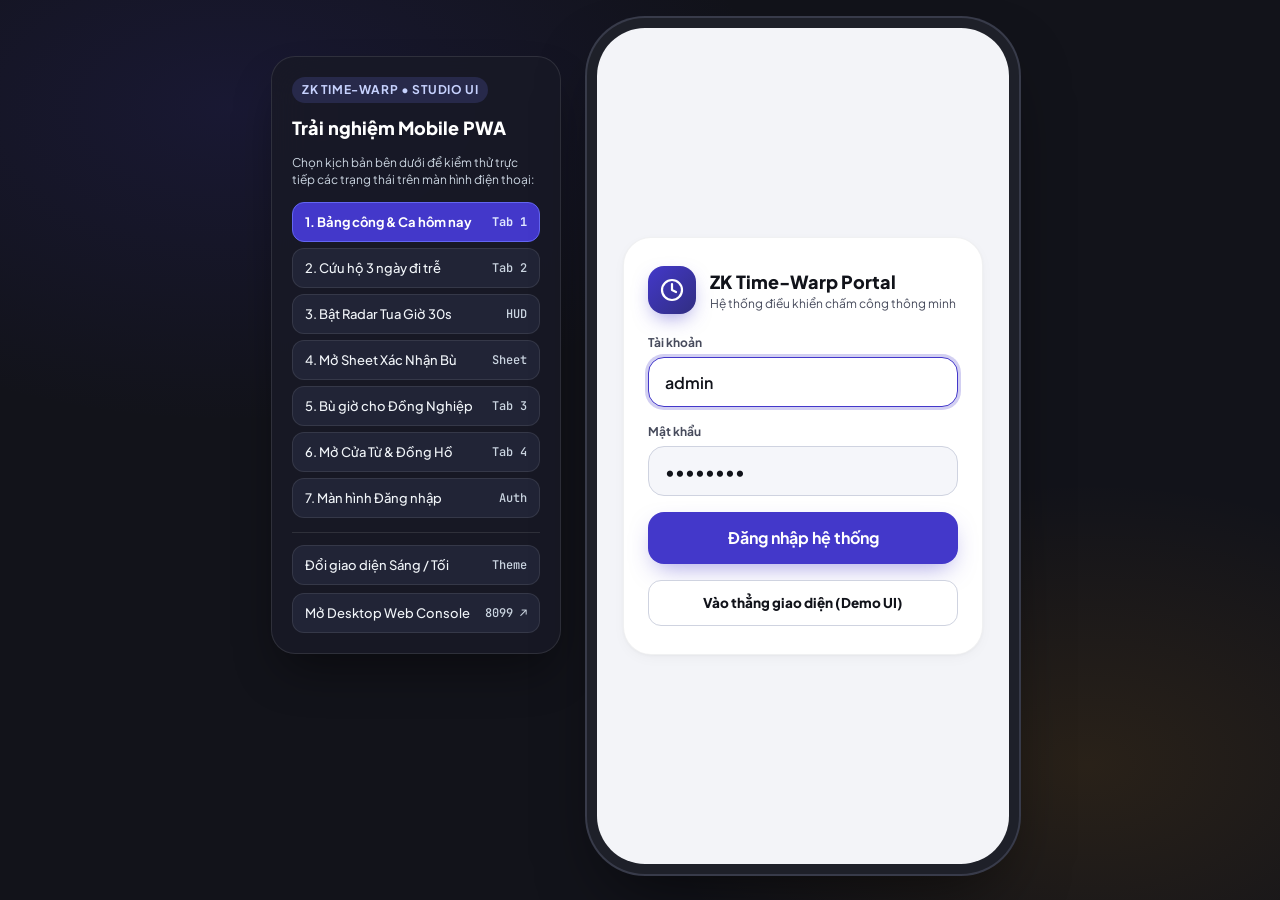
==== commit 8011b290: "fix(mobile-ui): resolve real-phone text wrapping, card overflow, and contrast issues across 320px-39" ====
--- a/mobile.html
+++ b/mobile.html
@@ -23,22 +23,22 @@
       --font-sans: 'Plus Jakarta Sans', -apple-system, BlinkMacSystemFont, sans-serif;
       --font-mono: 'JetBrains Mono', monospace;
 
-      /* Warm Neutral Canvas & Elevated Surfaces */
-      --bg-page: #f4f3ef;
+      /* Clean Slate-White Canvas & Elevated Surfaces */
+      --bg-page: #f3f4f8;
       --bg-card: #ffffff;
-      --bg-muted: #ebe9e4;
-      --bg-soft: #f5f5f8;
-      --bg-glass: rgba(255, 255, 255, 0.88);
+      --bg-muted: #e5e7f0;
+      --bg-soft: #f5f6fa;
+      --bg-glass: rgba(255, 255, 255, 0.92);
 
       /* Typography */
-      --text-main: #14141b;
-      --text-sub: #3f3d4a;
-      --text-dim: #525060;
+      --text-main: #11131a;
+      --text-sub: #474b5c;
+      --text-dim: #64697d;
 
       /* Borders & Shadows */
-      --border: rgba(15, 23, 42, 0.05);
-      --border-strong: #cbc6bc;
-      --shadow-card: 0 12px 32px -14px rgba(15, 23, 42, 0.07), 0 2px 6px rgba(15, 23, 42, 0.03);
+      --border: rgba(15, 23, 42, 0.06);
+      --border-strong: #cfd3e0;
+      --shadow-card: 0 4px 16px -4px rgba(15, 23, 42, 0.05), 0 1px 3px rgba(15, 23, 42, 0.03);
       --shadow-float: 0 18px 40px -12px rgba(15, 23, 42, 0.18);
 
       /* Primary Brand Accent: Royal Indigo */
@@ -366,15 +366,10 @@
     .ambient-mesh {
       position: absolute;
       inset: 0 0 auto 0;
-      height: 360px;
+      height: 220px;
       pointer-events: none;
       z-index: 0;
-      background:
-        radial-gradient(60% 50% at 12% 10%, rgba(67, 56, 202, 0.18) 0%, transparent 70%),
-        radial-gradient(50% 45% at 88% 18%, rgba(245, 158, 11, 0.15) 0%, transparent 72%),
-        radial-gradient(70% 55% at 50% 55%, rgba(99, 102, 241, 0.08) 0%, transparent 70%);
-      -webkit-mask-image: linear-gradient(#000 55%, transparent);
-      mask-image: linear-gradient(#000 55%, transparent);
+      background: linear-gradient(180deg, rgba(67, 56, 202, 0.05) 0%, transparent 100%);
     }
 
     /* ==========================================================================
@@ -385,9 +380,6 @@
       inset: 0;
       z-index: 9999;
       background-color: var(--bg-page);
-      background-image:
-        radial-gradient(65% 45% at 20% 15%, rgba(67, 56, 202, 0.16) 0%, transparent 70%),
-        radial-gradient(55% 45% at 85% 80%, rgba(245, 158, 11, 0.12) 0%, transparent 70%);
       display: flex;
       flex-direction: column;
       align-items: center;
@@ -486,38 +478,38 @@
       background-color: var(--bg-glass);
       backdrop-filter: blur(16px);
       -webkit-backdrop-filter: blur(16px);
-      border-bottom: 1px solid rgba(0, 0, 0, 0.05);
-      padding: calc(10px + var(--safe-top)) 16px 10px 16px;
+      border-bottom: 1px solid var(--border);
+      padding: calc(8px + var(--safe-top)) 12px 8px 12px;
       display: flex;
       align-items: center;
       justify-content: space-between;
-      gap: 8px;
+      gap: 6px;
     }
 
     .header-user-info {
       appearance: none;
       background-color: var(--bg-card);
       border: 1px solid var(--border);
-      padding: 4px 12px 4px 5px;
+      padding: 4px 10px 4px 4px;
       border-radius: var(--radius-full);
       display: flex;
       align-items: center;
-      gap: 8px;
+      gap: 7px;
       min-width: 0;
-      min-height: 44px;
+      height: 40px;
       cursor: pointer;
       text-align: left;
-      box-shadow: 0 2px 6px rgba(0, 0, 0, 0.03);
+      box-shadow: 0 1px 3px rgba(15, 23, 42, 0.03);
     }
 
     .user-avatar {
-      width: 36px;
-      height: 36px;
+      width: 32px;
+      height: 32px;
       border-radius: var(--radius-full);
       background-color: #4338ca;
       color: #ffffff;
       font-weight: 800;
-      font-size: 13px;
+      font-size: 12px;
       display: flex;
       align-items: center;
       justify-content: center;
@@ -527,13 +519,15 @@
     .user-text-col {
       display: flex;
       flex-direction: column;
+      justify-content: center;
       min-width: 0;
+      line-height: 1.15;
     }
 
     .user-title-row {
       display: flex;
       align-items: center;
-      gap: 4px;
+      gap: 3px;
     }
 
     .user-name {
@@ -546,34 +540,36 @@
     }
 
     .user-cycle-chip {
-      font-size: 12px;
+      font-size: 11px;
       font-weight: 600;
       color: var(--text-sub);
+      white-space: nowrap;
     }
 
     .header-actions {
       display: flex;
       align-items: center;
-      gap: 6px;
+      gap: 5px;
       flex-shrink: 0;
     }
 
     .machine-status-chip {
       appearance: none;
-      min-height: 44px;
-      padding: 0 12px;
+      height: 36px;
+      padding: 0 9px;
       border-radius: var(--radius-full);
       border: 1px solid var(--border);
       background-color: var(--bg-card);
       color: var(--text-main);
       font-family: var(--font-mono);
-      font-size: 13px;
+      font-size: 12px;
       font-weight: 700;
+      white-space: nowrap;
       display: inline-flex;
       align-items: center;
-      gap: 7px;
+      gap: 5px;
       cursor: pointer;
-      box-shadow: 0 2px 6px rgba(0, 0, 0, 0.03);
+      box-shadow: 0 1px 3px rgba(15, 23, 42, 0.03);
     }
 
     .machine-status-chip.warped {
@@ -583,22 +579,24 @@
     }
 
     .status-dot {
-      width: 8px;
-      height: 8px;
+      width: 7px;
+      height: 7px;
       border-radius: 50%;
       background-color: var(--success);
-      box-shadow: 0 0 0 3px rgba(22, 163, 74, 0.18);
+      box-shadow: 0 0 0 2.5px rgba(22, 163, 74, 0.18);
+      flex-shrink: 0;
     }
 
     .status-dot.warped {
       background-color: #d97706;
-      box-shadow: 0 0 0 3px rgba(245, 158, 11, 0.25);
+      box-shadow: 0 0 0 2.5px rgba(245, 158, 11, 0.25);
     }
 
     .header-icon-btn {
       appearance: none;
-      width: 44px;
-      height: 44px;
+      width: 36px;
+      height: 36px;
+      min-width: 36px;
       border-radius: var(--radius-full);
       border: 1px solid var(--border);
       background-color: var(--bg-card);
@@ -608,12 +606,54 @@
       align-items: center;
       justify-content: center;
       cursor: pointer;
-      box-shadow: 0 2px 6px rgba(0, 0, 0, 0.03);
+      box-shadow: 0 1px 3px rgba(15, 23, 42, 0.03);
     }
 
     .header-icon-btn svg {
-      width: 18px;
-      height: 18px;
+      width: 16px;
+      height: 16px;
+    }
+
+    @media (max-width: 350px) {
+      .app-header {
+        padding-left: 10px;
+        padding-right: 10px;
+        gap: 4px;
+      }
+      .header-user-info {
+        height: 36px;
+        padding: 3px 8px 3px 3px;
+        gap: 5px;
+      }
+      .user-avatar {
+        width: 28px;
+        height: 28px;
+        font-size: 11px;
+      }
+      .user-name {
+        font-size: 12px;
+      }
+      .user-cycle-chip {
+        font-size: 10px;
+      }
+      .header-actions {
+        gap: 4px;
+      }
+      .machine-status-chip {
+        height: 32px;
+        padding: 0 7px;
+        font-size: 11px;
+        gap: 4px;
+      }
+      .header-icon-btn {
+        width: 32px;
+        height: 32px;
+        min-width: 32px;
+      }
+      .header-icon-btn svg {
+        width: 14px;
+        height: 14px;
+      }
     }
 
     /* ==========================================================================
@@ -623,10 +663,10 @@
       position: relative;
       z-index: 1;
       flex: 1;
-      padding: 12px 16px calc(116px + var(--safe-bottom)) 16px;
+      padding: 12px 12px calc(110px + var(--safe-bottom)) 12px;
       display: flex;
       flex-direction: column;
-      gap: 12px;
+      gap: 10px;
     }
 
     /* PWA Install Prompt Banner */
@@ -821,46 +861,52 @@
       overflow: hidden;
       background-color: #131520;
       background-image:
-        radial-gradient(85% 90% at 95% 5%, rgba(99, 102, 241, 0.32) 0%, transparent 65%),
-        radial-gradient(75% 70% at 5% 95%, rgba(245, 158, 11, 0.18) 0%, transparent 65%);
+        radial-gradient(85% 90% at 95% 5%, rgba(99, 102, 241, 0.28) 0%, transparent 65%),
+        radial-gradient(75% 70% at 5% 95%, rgba(67, 56, 202, 0.18) 0%, transparent 65%);
       color: var(--hero-text);
       border: 1px solid rgba(255, 255, 255, 0.1);
       border-radius: var(--radius-xl);
-      padding: 20px 18px 18px 18px;
+      padding: 16px;
       display: flex;
       flex-direction: column;
-      gap: 16px;
-      box-shadow: 0 22px 44px -16px rgba(19, 21, 32, 0.45);
+      gap: 14px;
+      box-shadow: 0 18px 36px -16px rgba(19, 21, 32, 0.42);
     }
 
     .today-hero-header {
       display: flex;
       align-items: center;
       justify-content: space-between;
-      gap: 8px;
+      gap: 6px;
+      flex-wrap: nowrap;
     }
 
     .today-hero-title {
-      font-size: 12px;
+      font-size: 11.5px;
       font-weight: 700;
       color: var(--hero-muted);
-      letter-spacing: 0.04em;
+      letter-spacing: 0.03em;
       text-transform: uppercase;
+      white-space: nowrap;
+      overflow: hidden;
+      text-overflow: ellipsis;
       display: inline-flex;
       align-items: center;
-      gap: 6px;
+      gap: 5px;
     }
 
     .today-hero-badge {
       display: inline-flex;
       align-items: center;
-      gap: 6px;
-      height: 28px;
-      padding: 0 12px;
+      gap: 5px;
+      height: 26px;
+      padding: 0 10px;
       border-radius: var(--radius-full);
-      font-size: 12px;
+      font-size: 11px;
       font-weight: 800;
       letter-spacing: 0.02em;
+      white-space: nowrap;
+      flex-shrink: 0;
     }
 
     .badge-working {
@@ -882,41 +928,46 @@
     }
 
     .today-main-status {
-      font-size: 24px;
+      font-size: clamp(18px, 5vw, 22px);
       font-weight: 800;
       line-height: 1.2;
       color: #ffffff;
       display: flex;
       align-items: baseline;
-      gap: 8px;
-      flex-wrap: wrap;
+      gap: 6px;
+      white-space: nowrap;
     }
 
     .today-times-row {
       display: grid;
       grid-template-columns: repeat(3, minmax(0, 1fr));
-      gap: 8px;
+      gap: 6px;
     }
 
     .today-col {
       background-color: #1d2030;
       border: 1px solid var(--hero-border);
-      border-radius: var(--radius-md);
-      padding: 11px 10px;
+      border-radius: 14px;
+      padding: 10px 6px;
       display: flex;
       flex-direction: column;
+      align-items: center;
+      justify-content: center;
+      text-align: center;
       gap: 3px;
+      min-width: 0;
     }
 
     .today-col-label {
-      font-size: 12px;
+      font-size: 11px;
       font-weight: 600;
       color: var(--hero-muted);
+      white-space: nowrap;
     }
 
     .today-col-val {
       font-family: var(--font-mono);
-      font-size: 14px;
+      font-size: 13px;
       font-weight: 700;
       color: #ffffff;
       white-space: nowrap;
@@ -933,20 +984,21 @@
     .today-hero-action-btn {
       appearance: none;
       width: 100%;
-      min-height: 52px;
-      padding: 0 18px;
-      border-radius: var(--radius-md);
+      min-height: 48px;
+      padding: 0 14px;
+      border-radius: 14px;
       border: none;
       background-color: #ffffff;
       color: #131520;
-      font-size: 15px;
+      font-size: 14px;
       font-weight: 800;
+      white-space: nowrap;
       display: inline-flex;
       align-items: center;
       justify-content: center;
-      gap: 8px;
+      gap: 6px;
       cursor: pointer;
-      box-shadow: 0 10px 24px -8px rgba(0, 0, 0, 0.4);
+      box-shadow: 0 8px 20px -6px rgba(0, 0, 0, 0.35);
     }
 
     .today-hero-action-btn.btn-hero-in {
@@ -972,13 +1024,13 @@
     .quick-rescue-banner {
       display: none;
       background-color: var(--bg-card);
-      border: 1px solid rgba(225, 29, 72, 0.14);
+      border: 1px solid rgba(225, 29, 72, 0.16);
       border-radius: var(--radius-lg);
-      padding: 14px 16px;
+      padding: 12px 14px;
       align-items: center;
       justify-content: space-between;
-      gap: 12px;
-      margin-top: 12px;
+      gap: 10px;
+      margin-top: 10px;
       box-shadow: var(--shadow-card);
     }
 
@@ -994,14 +1046,14 @@
     .quick-rescue-text {
       font-size: 13px;
       font-weight: 800;
-      color: var(--text-main);
-      line-height: 1.35;
+      color: var(--danger);
+      line-height: 1.3;
     }
 
     .quick-rescue-btn {
       appearance: none;
-      min-height: 44px;
-      padding: 0 15px;
+      height: 38px;
+      padding: 0 13px;
       border-radius: var(--radius-full);
       border: none;
       background-color: #be123c;
@@ -1020,8 +1072,8 @@
       background-color: var(--bg-card);
       border: 1px solid var(--border);
       border-radius: var(--radius-lg);
-      padding: 14px 12px;
-      margin-top: 12px;
+      padding: 13px 12px;
+      margin-top: 10px;
       box-shadow: var(--shadow-card);
     }
 
@@ -1029,64 +1081,72 @@
       display: flex;
       align-items: center;
       justify-content: space-between;
-      padding: 0 4px 10px 4px;
+      gap: 8px;
+      padding: 0 2px 10px 2px;
+      flex-wrap: nowrap;
     }
 
     .week-strip-title {
       font-size: 13px;
       font-weight: 800;
       color: var(--text-main);
+      white-space: nowrap;
     }
 
     .week-strip-sub {
-      font-size: 12px;
+      font-size: 11.5px;
       font-weight: 600;
       color: var(--text-sub);
+      white-space: nowrap;
     }
 
     .week-grid {
       display: grid;
       grid-template-columns: repeat(7, minmax(0, 1fr));
-      gap: 0;
+      gap: 4px;
     }
 
     .week-day-pill {
       appearance: none;
-      height: 60px;
-      border: 2px solid transparent;
-      background-clip: padding-box;
-      border-radius: 14px;
+      height: 56px;
+      border: none;
+      border-radius: 12px;
       background-color: var(--bg-soft);
       color: var(--text-sub);
       display: flex;
       flex-direction: column;
       align-items: center;
       justify-content: center;
-      gap: 3px;
+      gap: 2px;
       cursor: pointer;
+      min-width: 0;
     }
 
     .week-day-pill.is-today {
       background-color: var(--primary);
       color: #ffffff;
+      box-shadow: 0 4px 12px -2px rgba(67, 56, 202, 0.35);
     }
 
     .week-day-pill .w-label {
-      font-size: 12px;
+      font-size: 11px;
       font-weight: 700;
+      line-height: 1.1;
     }
 
     .week-day-pill .w-num {
       font-family: var(--font-mono);
-      font-size: 14px;
+      font-size: 13.5px;
       font-weight: 800;
       color: inherit;
+      line-height: 1.15;
     }
 
     .week-day-pill .w-dot {
-      width: 6px;
-      height: 6px;
+      width: 5px;
+      height: 5px;
       border-radius: 50%;
+      margin-top: 1px;
     }
 
     .w-dot.dot-ok { background-color: #16a34a; }
@@ -1102,11 +1162,11 @@
       background-color: var(--bg-card);
       border: 1px solid var(--border);
       border-radius: var(--radius-lg);
-      padding: 16px;
+      padding: 14px 12px;
       display: flex;
       flex-direction: column;
-      gap: 12px;
-      margin-top: 12px;
+      gap: 10px;
+      margin-top: 10px;
       box-shadow: var(--shadow-card);
     }
 
@@ -1114,27 +1174,31 @@
       display: flex;
       align-items: center;
       justify-content: space-between;
-      gap: 8px;
+      gap: 6px;
+      flex-wrap: nowrap;
     }
 
     .kpi-title {
-      font-size: 14px;
+      font-size: 13px;
       font-weight: 800;
       color: var(--text-main);
+      white-space: nowrap;
     }
 
     .kpi-rate-badge {
-      font-size: 13px;
+      font-size: 11.5px;
       font-weight: 800;
       color: var(--primary);
       background-color: var(--primary-soft);
-      padding: 4px 10px;
+      padding: 3px 9px;
       border-radius: var(--radius-full);
+      white-space: nowrap;
+      flex-shrink: 0;
     }
 
     .kpi-progress-bar {
       width: 100%;
-      height: 10px;
+      height: 8px;
       background-color: var(--bg-muted);
       border-radius: var(--radius-full);
       overflow: hidden;
@@ -1156,9 +1220,9 @@
 
     .kpi-chip {
       appearance: none;
-      min-height: 54px;
-      padding: 6px 4px;
-      border-radius: var(--radius-md);
+      min-height: 50px;
+      padding: 6px 2px;
+      border-radius: 13px;
       border: 1px solid transparent;
       background-color: var(--bg-soft);
       color: var(--text-sub);
@@ -1168,20 +1232,22 @@
       justify-content: center;
       gap: 2px;
       cursor: pointer;
+      min-width: 0;
     }
 
     .kpi-chip.active {
       background-color: #4338ca;
       border-color: #4338ca;
       color: #ffffff;
-      box-shadow: 0 6px 16px -4px rgba(67, 56, 202, 0.38);
+      box-shadow: 0 6px 14px -4px rgba(67, 56, 202, 0.35);
     }
 
     .kpi-chip-num {
       font-family: var(--font-mono);
-      font-size: 16px;
+      font-size: 15px;
       font-weight: 800;
       color: var(--text-main);
+      line-height: 1.1;
     }
 
     .kpi-chip.active .kpi-chip-num {
@@ -1189,8 +1255,10 @@
     }
 
     .kpi-chip-label {
-      font-size: 12px;
+      font-size: 11px;
       font-weight: 700;
+      white-space: nowrap;
+      letter-spacing: -0.01em;
     }
 
     /* ==========================================================================
@@ -1200,7 +1268,7 @@
       display: flex;
       flex-direction: column;
       gap: 10px;
-      margin-top: 12px;
+      margin-top: 10px;
     }
 
     .day-card {
@@ -1208,16 +1276,16 @@
       background-color: var(--bg-card);
       border: 1px solid var(--border);
       border-radius: var(--radius-lg);
-      padding: 16px;
+      padding: 14px;
       display: flex;
       flex-direction: column;
-      gap: 10px;
+      gap: 9px;
       box-shadow: var(--shadow-card);
     }
 
     .day-card.today-highlight {
       border-color: rgba(67, 56, 202, 0.32);
-      box-shadow: 0 12px 28px -12px rgba(67, 56, 202, 0.18);
+      box-shadow: 0 10px 24px -12px rgba(67, 56, 202, 0.16);
     }
 
     .day-card.weekend-dim {
@@ -1228,497 +1296,345 @@
       display: flex;
       align-items: center;
       justify-content: space-between;
-      gap: 8px;
-      flex-wrap: wrap;
-    }
-
-    .day-date-group {
-      display: flex;
-      align-items: center;
-      gap: 8px;
-    }
-
-    .day-date-num {
-      font-family: var(--font-mono);
-      font-size: 16px;
-      font-weight: 800;
-      color: var(--text-main);
-    }
-
-    .day-weekday-tag {
-      font-size: 13px;
-      font-weight: 600;
-      color: var(--text-sub);
-    }
-
-    .day-today-tag {
-      font-size: 12px;
-      font-weight: 800;
-      color: var(--primary);
-      background-color: var(--primary-soft);
-      padding: 3px 9px;
-      border-radius: var(--radius-full);
-    }
-
-    .day-status-pill {
-      font-size: 12px;
-      font-weight: 800;
-      padding: 4px 10px;
-      border-radius: var(--radius-full);
-    }
-
-    .pill-complete {
-      background-color: var(--success-bg);
-      color: var(--success);
-    }
-
-    .pill-warn {
-      background-color: var(--warn-bg);
-      color: var(--warn);
-    }
-
-    .pill-danger {
-      background-color: var(--danger-bg);
-      color: var(--danger);
-    }
-
-    .pill-weekend {
-      background-color: var(--bg-muted);
-      color: var(--text-sub);
-    }
-
-    .day-card-mid {
-      display: flex;
-      align-items: center;
-      justify-content: space-between;
-      gap: 8px;
-      flex-wrap: wrap;
-      background-color: var(--bg-soft);
-      padding: 9px 12px;
-      border-radius: var(--radius-sm);
-    }
-
-    .day-punches {
-      display: flex;
-      align-items: center;
-      gap: 8px;
-      font-size: 13px;
-      color: var(--text-sub);
-    }
-
-    .time-chip-in {
-      font-weight: 700;
-      color: var(--text-main);
-    }
-
-    .time-chip-out {
-      font-weight: 700;
-      color: var(--text-main);
-    }
-
-    .time-chip-empty {
-      color: var(--text-dim);
-    }
-
-    .day-quick-action {
-      display: flex;
-      align-items: center;
-      gap: 8px;
-      padding-top: 4px;
-    }
-
-    .time-edit-mini-inp {
-      width: 112px;
-      height: 44px;
-      padding: 0 10px;
-      border-radius: var(--radius-md);
-      border: 1px solid var(--border-strong);
-      background-color: var(--bg-card);
-      color: var(--text-main);
-      font-size: 16px;
-      font-weight: 700;
-      text-align: center;
-    }
-
-    .day-action-trigger-btn {
-      appearance: none;
-      flex: 1;
-      min-height: 44px;
-      padding: 0 14px;
-      border-radius: var(--radius-md);
-      border: none;
-      background-color: var(--primary);
-      color: var(--primary-fg);
-      font-size: 13px;
-      font-weight: 800;
-      display: inline-flex;
-      align-items: center;
-      justify-content: center;
-      gap: 6px;
-      cursor: pointer;
-    }
-
-    .day-action-trigger-btn.day-btn-in {
-      background-color: var(--success-btn);
-      color: #ffffff;
-    }
-
-    .future-days-toggle {
-      appearance: none;
-      width: 100%;
-      min-height: 46px;
-      padding: 0 16px;
-      border-radius: var(--radius-lg);
-      border: 1px dashed var(--border-strong);
-      background-color: var(--bg-card);
-      color: var(--text-sub);
-      font-size: 13px;
-      font-weight: 700;
-      cursor: pointer;
-    }
-
-    /* ==========================================================================
-       Tabs 1, 2, 3: Section Cards, Employee Cards & Elevated Late Items
-       ========================================================================== */
-    .tab-stack {
-      display: flex;
-      flex-direction: column;
-      gap: 12px;
-    }
-
-    .section-box {
-      background-color: var(--bg-card);
-      border: 1px solid var(--border);
-      border-radius: var(--radius-lg);
-      padding: 16px;
-      display: flex;
-      flex-direction: column;
-      gap: 12px;
-      box-shadow: var(--shadow-card);
-    }
-
-    .section-head {
-      display: flex;
-      align-items: center;
-      justify-content: space-between;
-      gap: 8px;
-      flex-wrap: wrap;
-    }
-
-    .section-title {
-      font-size: 15px;
-      font-weight: 800;
-      color: var(--text-main);
-    }
-
-    .emp-profile-card {
-      background-color: #eef2ff;
-      color: #1e1b4b;
-      border: 1px solid #e0e7ff;
-      border-radius: var(--radius-lg);
-      padding: 16px;
-      display: flex;
-      align-items: center;
-      justify-content: space-between;
-      gap: 12px;
-      flex-wrap: nowrap;
-      box-shadow: var(--shadow-card);
-    }
-
-    html[data-theme="dark"] .emp-profile-card {
-      background-color: #1b1e2e;
-      border-color: rgba(255, 255, 255, 0.1);
-      color: #ffffff;
-    }
-
-    .emp-info-col {
-      min-width: 0;
-      flex: 1;
-    }
-
-    .emp-name-big {
-      font-size: 16px;
-      font-weight: 800;
-      color: inherit;
-      white-space: nowrap;
-      overflow: hidden;
-      text-overflow: ellipsis;
-    }
-
-    .emp-meta-row {
-      display: flex;
-      align-items: center;
-      gap: 6px;
-      margin-top: 6px;
-      flex-wrap: wrap;
-    }
-
-    .emp-chip {
-      font-size: 12px;
-      font-weight: 700;
-      padding: 4px 10px;
-      border-radius: var(--radius-full);
-      background-color: #ffffff;
-      color: #3730a3;
-      white-space: nowrap;
-    }
-
-    html[data-theme="dark"] .emp-chip {
-      background-color: #272b42;
-      color: #e0e7ff;
-    }
-
-    .emp-chip.danger {
-      background-color: #ffe4e6;
-      color: #be123c;
-    }
-
-    html[data-theme="dark"] .emp-chip.danger {
-      background-color: #3b1929;
-      color: #fecdd3;
-    }
-
-    .btn-quick-today {
-      appearance: none;
-      min-height: 44px;
-      padding: 0 14px;
-      border-radius: 14px;
-      border: none;
-      background-color: #4338ca;
-      color: #ffffff;
-      font-size: 13px;
-      font-weight: 800;
-      white-space: nowrap;
-      flex-shrink: 0;
-      cursor: pointer;
-      box-shadow: 0 6px 16px -4px rgba(67, 56, 202, 0.38);
-    }
-
-    .toolbar-row {
-      display: flex;
-      align-items: center;
-      justify-content: space-between;
-      gap: 8px;
-      flex-wrap: wrap;
-    }
-
-    .month-filter-select,
-    .big-select {
-      appearance: none;
-      -webkit-appearance: none;
-      width: 100%;
-      height: 46px;
-      padding: 0 38px 0 14px;
-      border-radius: var(--radius-md);
-      border: 1px solid var(--border-strong);
-      background-color: var(--bg-soft);
-      background-image: url("data:image/svg+xml,%3Csvg xmlns='http://www.w3.org/2000/svg' width='16' height='16' viewBox='0 0 24 24' fill='none' stroke='%233f3d4a' stroke-width='2.4' stroke-linecap='round' stroke-linejoin='round'%3E%3Cpath d='m6 9 6 6 6-6'/%3E%3C/svg%3E");
-      background-repeat: no-repeat;
-      background-position: right 12px center;
-      color: var(--text-main);
-      font-size: 14px;
-      font-weight: 700;
-      white-space: nowrap;
-      overflow: hidden;
-      text-overflow: ellipsis;
-      cursor: pointer;
-    }
-
-    html[data-theme="dark"] .month-filter-select,
-    html[data-theme="dark"] .big-select {
-      background-image: url("data:image/svg+xml,%3Csvg xmlns='http://www.w3.org/2000/svg' width='16' height='16' viewBox='0 0 24 24' fill='none' stroke='%23cbd5e1' stroke-width='2.4' stroke-linecap='round' stroke-linejoin='round'%3E%3Cpath d='m6 9 6 6 6-6'/%3E%3C/svg%3E");
-    }
-
-    .custom-input {
-      width: 100%;
-      height: 46px;
-      padding: 0 14px;
-      border-radius: var(--radius-md);
-      border: 1px solid var(--border-strong);
-      background-color: var(--bg-soft);
-      color: var(--text-main);
-      font-size: 16px;
-      font-weight: 700;
-    }
-
-    .month-filter-select {
-      width: auto;
-      flex: 1;
-      min-width: 132px;
-      height: 44px;
-      font-size: 13px;
-    }
-
-    .toolbar-btns {
-      display: flex;
-      align-items: center;
       gap: 6px;
       flex-wrap: nowrap;
     }
 
-    .mini-tool-btn {
-      appearance: none;
-      min-height: 44px;
-      padding: 0 11px;
-      border-radius: 13px;
-      border: 1px solid var(--border);
-      background-color: var(--bg-soft);
-      color: var(--text-main);
-      font-size: 12px;
-      font-weight: 700;
+    .day-date-group {
+      display: flex;
+      align-items: center;
+      gap: 6px;
+      min-width: 0;
       white-space: nowrap;
-      cursor: pointer;
-    }
-
-    .late-days-scroll {
-      display: flex;
-      flex-direction: column;
-      gap: 10px;
-    }
-
-    .late-item-card {
-      position: relative;
-      background-color: var(--bg-card);
-      border: 1px solid var(--border);
-      border-radius: var(--radius-lg);
-      padding: 15px 16px;
-      display: flex;
-      flex-direction: column;
-      gap: 10px;
-      box-shadow: var(--shadow-card);
-    }
-
-    .late-item-card.checked {
-      background-color: var(--primary-soft);
-      border-color: rgba(67, 56, 202, 0.35);
-    }
-
-    .late-item-card.fixed {
-      background-color: var(--success-bg);
-      border-color: var(--success-border);
-    }
-
-    .late-card-top {
-      display: flex;
-      align-items: center;
-      justify-content: space-between;
-      gap: 8px;
-    }
-
-    .late-card-left {
-      display: flex;
-      align-items: center;
-      gap: 10px;
-      cursor: pointer;
-      min-width: 0;
-      flex: 1;
-    }
-
-    .late-checkbox {
-      appearance: none;
-      -webkit-appearance: none;
-      width: 22px;
-      height: 22px;
-      border-radius: 7px;
-      border: 2px solid var(--border-strong);
-      background-color: var(--bg-card);
-      flex-shrink: 0;
-      cursor: pointer;
-      transition: background-color 0.15s, border-color 0.15s;
-    }
-
-    .late-checkbox:checked {
-      background-color: var(--primary);
-      border-color: var(--primary);
-      background-image: url("data:image/svg+xml,%3Csvg xmlns='http://www.w3.org/2000/svg' width='14' height='14' viewBox='0 0 24 24' fill='none' stroke='%23ffffff' stroke-width='3.2' stroke-linecap='round' stroke-linejoin='round'%3E%3Cpolyline points='20 6 9 17 4 12'/%3E%3C/svg%3E");
-      background-repeat: no-repeat;
-      background-position: center;
-    }
-
-    .late-date-title {
-      display: flex;
-      align-items: center;
-      gap: 7px;
+    }
+
+    .day-date-num {
       font-family: var(--font-mono);
       font-size: 15px;
       font-weight: 800;
       color: var(--text-main);
     }
 
-    .late-desc-sub {
-      font-size: 12px;
+    .day-weekday-tag {
+      font-size: 12.5px;
       font-weight: 600;
       color: var(--text-sub);
-      margin-top: 2px;
-    }
-
-    .late-card-right {
+    }
+
+    .day-today-tag {
+      font-size: 11px;
+      font-weight: 800;
+      color: var(--primary);
+      background-color: var(--primary-soft);
+      padding: 2px 8px;
+      border-radius: var(--radius-full);
+      white-space: nowrap;
+    }
+
+    .day-status-pill {
+      font-size: 11.5px;
+      font-weight: 800;
+      padding: 3px 9px;
+      border-radius: var(--radius-full);
+      white-space: nowrap;
+      flex-shrink: 0;
+    }
+
+    .pill-complete {
+      background-color: var(--success-bg);
+      color: var(--success);
+    }
+
+    .pill-warn {
+      background-color: var(--warn-bg);
+      color: var(--warn);
+    }
+
+    .pill-danger {
+      background-color: var(--danger-bg);
+      color: var(--danger);
+    }
+
+    .pill-weekend {
+      background-color: var(--bg-muted);
+      color: var(--text-sub);
+    }
+
+    .day-card-mid {
       display: flex;
       align-items: center;
       justify-content: space-between;
-      gap: 8px;
+      gap: 6px;
+      flex-wrap: nowrap;
       background-color: var(--bg-soft);
       padding: 8px 10px;
-      border-radius: 13px;
-    }
-
-    .late-item-card.checked .late-card-right {
-      background-color: var(--bg-card);
-    }
-
-    .late-right-label {
-      font-size: 12px;
-      font-weight: 700;
+      border-radius: 10px;
+    }
+
+    .day-punches {
+      display: flex;
+      align-items: center;
+      gap: 6px;
+      font-size: 12.5px;
       color: var(--text-sub);
       white-space: nowrap;
     }
 
-    .late-right-controls {
-      display: flex;
-      align-items: center;
-      gap: 6px;
+    .time-chip-in {
+      font-weight: 700;
+      color: var(--text-main);
+    }
+
+    .time-chip-out {
+      font-weight: 700;
+      color: var(--text-main);
+    }
+
+    .time-chip-empty {
+      color: var(--text-dim);
+    }
+
+    .day-quick-action {
+      display: flex;
+      align-items: center;
+      gap: 8px;
+      padding-top: 2px;
+    }
+
+    .time-edit-mini-inp {
+      width: 104px;
+      height: 42px;
+      padding: 0 8px;
+      border-radius: 12px;
+      border: 1px solid var(--border-strong);
+      background-color: var(--bg-card);
+      color: var(--text-main);
+      font-size: 15px;
+      font-weight: 700;
+      text-align: center;
+      flex-shrink: 0;
+    }
+
+    .day-action-trigger-btn {
+      appearance: none;
       flex: 1;
-      justify-content: flex-end;
-    }
-
-    .btn-mini-warp {
-      appearance: none;
-      min-height: 44px;
-      padding: 0 14px;
+      height: 42px;
+      padding: 0 12px;
       border-radius: 12px;
       border: none;
       background-color: var(--primary);
       color: var(--primary-fg);
       font-size: 13px;
       font-weight: 800;
+      white-space: nowrap;
+      display: inline-flex;
+      align-items: center;
+      justify-content: center;
+      gap: 6px;
       cursor: pointer;
+    }
+
+    .day-action-trigger-btn.day-btn-in {
+      background-color: var(--success-btn);
+      color: #ffffff;
+    }
+
+    .future-days-toggle {
+      appearance: none;
+      width: 100%;
+      min-height: 44px;
+      padding: 0 14px;
+      border-radius: var(--radius-lg);
+      border: 1px dashed var(--border-strong);
+      background-color: var(--bg-card);
+      color: var(--text-sub);
+      font-size: 12.5px;
+      font-weight: 700;
       white-space: nowrap;
-    }
-
-    .field-label {
-      display: block;
+      cursor: pointer;
+    }
+
+    /* ==========================================================================
+       Tabs 1, 2, 3: Section Cards, Employee Cards & Elevated Late Items
+       ========================================================================== */
+    .tab-stack {
+      display: flex;
+      flex-direction: column;
+      gap: 10px;
+    }
+
+    .section-box {
+      background-color: var(--bg-card);
+      border: 1px solid var(--border);
+      border-radius: var(--radius-lg);
+      padding: 14px;
+      display: flex;
+      flex-direction: column;
+      gap: 10px;
+      box-shadow: var(--shadow-card);
+    }
+
+    .section-head {
+      display: flex;
+      align-items: center;
+      justify-content: space-between;
+      gap: 6px;
+      flex-wrap: nowrap;
+    }
+
+    .section-title {
+      font-size: 14px;
+      font-weight: 800;
+      color: var(--text-main);
+      white-space: nowrap;
+      overflow: hidden;
+      text-overflow: ellipsis;
+    }
+
+    .emp-profile-card {
+      background-color: #131520;
+      background-image: radial-gradient(80% 90% at 95% 10%, rgba(99, 102, 241, 0.25) 0%, transparent 65%);
+      color: #ffffff;
+      border: 1px solid rgba(255, 255, 255, 0.1);
+      border-radius: var(--radius-lg);
+      padding: 13px;
+      display: flex;
+      align-items: center;
+      justify-content: space-between;
+      gap: 8px;
+      flex-wrap: nowrap;
+      box-shadow: 0 12px 28px -12px rgba(19, 21, 32, 0.35);
+      overflow: hidden;
+    }
+
+    .emp-info-col {
+      min-width: 0;
+      flex: 1;
+      overflow: hidden;
+    }
+
+    .emp-name-big {
+      font-size: 14.5px;
+      font-weight: 800;
+      color: #ffffff;
+      white-space: nowrap;
+      overflow: hidden;
+      text-overflow: ellipsis;
+    }
+
+    .emp-meta-row {
+      display: flex;
+      align-items: center;
+      gap: 4px;
+      margin-top: 5px;
+      flex-wrap: nowrap;
+    }
+
+    .emp-chip {
+      font-size: 10.5px;
+      font-weight: 700;
+      padding: 2px 7px;
+      border-radius: var(--radius-full);
+      background-color: rgba(255, 255, 255, 0.1);
+      color: #e0e7ff;
+      white-space: nowrap;
+    }
+
+    .emp-chip.danger {
+      background-color: rgba(244, 63, 94, 0.22);
+      color: #fecdd3;
+    }
+
+    .btn-quick-today {
+      appearance: none;
+      height: 36px;
+      padding: 0 10px;
+      border-radius: 10px;
+      border: none;
+      background-color: #4f46e5;
+      color: #ffffff;
       font-size: 12px;
+      font-weight: 800;
+      white-space: nowrap;
+      flex-shrink: 0;
+      cursor: pointer;
+      box-shadow: 0 6px 14px -4px rgba(79, 70, 229, 0.5);
+    }
+
+    @media (max-width: 350px) {
+      .emp-profile-card {
+        padding: 11px;
+        gap: 6px;
+      }
+      .emp-chip {
+        font-size: 10px;
+        padding: 2px 5.5px;
+      }
+      .btn-quick-today {
+        height: 34px;
+        padding: 0 8px;
+        font-size: 11px;
+      }
+    }
+
+    .toolbar-row {
+      display: flex;
+      flex-direction: column;
+      align-items: stretch;
+      gap: 8px;
+    }
+
+    .month-filter-select,
+    .big-select {
+      appearance: none;
+      -webkit-appearance: none;
+      width: 100%;
+      height: 44px;
+      padding: 0 36px 0 12px;
+      border-radius: 12px;
+      border: 1px solid var(--border-strong);
+      background-color: var(--bg-soft);
+      background-image: url("data:image/svg+xml,%3Csvg xmlns='http://www.w3.org/2000/svg' width='16' height='16' viewBox='0 0 24 24' fill='none' stroke='%23474b5c' stroke-width='2.4' stroke-linecap='round' stroke-linejoin='round'%3E%3Cpath d='m6 9 6 6 6-6'/%3E%3C/svg%3E");
+      background-repeat: no-repeat;
+      background-position: right 12px center;
+      color: var(--text-main);
+      font-size: 13.5px;
       font-weight: 700;
-      color: var(--text-sub);
-      margin-bottom: 6px;
-    }
-
-    .preset-chips {
+      white-space: nowrap;
+      overflow: hidden;
+      text-overflow: ellipsis;
+      cursor: pointer;
+    }
+
+    html[data-theme="dark"] .month-filter-select,
+    html[data-theme="dark"] .big-select {
+      background-image: url("data:image/svg+xml,%3Csvg xmlns='http://www.w3.org/2000/svg' width='16' height='16' viewBox='0 0 24 24' fill='none' stroke='%23cbd5e1' stroke-width='2.4' stroke-linecap='round' stroke-linejoin='round'%3E%3Cpath d='m6 9 6 6 6-6'/%3E%3C/svg%3E");
+    }
+
+    .custom-input {
+      width: 100%;
+      height: 44px;
+      padding: 0 12px;
+      border-radius: 12px;
+      border: 1px solid var(--border-strong);
+      background-color: var(--bg-soft);
+      color: var(--text-main);
+      font-size: 15px;
+      font-weight: 700;
+    }
+
+    .toolbar-btns {
       display: grid;
-      grid-template-columns: repeat(4, minmax(0, 1fr));
+      grid-template-columns: repeat(3, minmax(0, 1fr));
       gap: 6px;
-      margin-top: 8px;
-    }
-
-    .preset-chips.cols-5 {
-      grid-template-columns: repeat(5, minmax(0, 1fr));
-    }
-
-    .preset-chip {
+      width: 100%;
+    }
+
+    .mini-tool-btn {
       appearance: none;
-      min-height: 44px;
-      padding: 0 6px;
-      border-radius: 12px;
+      height: 40px;
+      padding: 0 8px;
+      border-radius: 11px;
       border: 1px solid var(--border);
       background-color: var(--bg-soft);
       color: var(--text-main);
@@ -1729,21 +1645,214 @@
       cursor: pointer;
     }
 
+    .late-days-scroll {
+      display: flex;
+      flex-direction: column;
+      gap: 10px;
+    }
+
+    .late-item-card {
+      position: relative;
+      background-color: var(--bg-card);
+      border: 1px solid var(--border);
+      border-radius: var(--radius-lg);
+      padding: 14px;
+      display: flex;
+      flex-direction: column;
+      gap: 10px;
+      box-shadow: var(--shadow-card);
+      overflow: hidden;
+    }
+
+    .late-item-card.checked {
+      background-color: var(--primary-soft);
+      border-color: rgba(67, 56, 202, 0.35);
+    }
+
+    .late-item-card.fixed {
+      background-color: #f4fbf7;
+      border-color: var(--success-border);
+    }
+
+    html[data-theme="dark"] .late-item-card.fixed {
+      background-color: rgba(16, 185, 129, 0.08);
+      border-color: rgba(16, 185, 129, 0.28);
+    }
+
+    .late-item-card.fixed .pill-complete {
+      background-color: var(--success-bg);
+      border: 1px solid var(--success-border);
+      color: var(--success);
+    }
+
+    .late-card-top {
+      display: flex;
+      align-items: center;
+      justify-content: space-between;
+      gap: 6px;
+      flex-wrap: nowrap;
+    }
+
+    .late-card-left {
+      display: flex;
+      align-items: center;
+      gap: 10px;
+      cursor: pointer;
+      min-width: 0;
+      flex: 1;
+    }
+
+    .late-checkbox {
+      appearance: none;
+      -webkit-appearance: none;
+      width: 20px;
+      height: 20px;
+      border-radius: 6px;
+      border: 2px solid var(--border-strong);
+      background-color: var(--bg-card);
+      flex-shrink: 0;
+      cursor: pointer;
+      transition: background-color 0.15s, border-color 0.15s;
+    }
+
+    .late-checkbox:checked {
+      background-color: var(--primary);
+      border-color: var(--primary);
+      background-image: url("data:image/svg+xml,%3Csvg xmlns='http://www.w3.org/2000/svg' width='13' height='13' viewBox='0 0 24 24' fill='none' stroke='%23ffffff' stroke-width='3.2' stroke-linecap='round' stroke-linejoin='round'%3E%3Cpolyline points='20 6 9 17 4 12'/%3E%3C/svg%3E");
+      background-repeat: no-repeat;
+      background-position: center;
+    }
+
+    .late-date-title {
+      display: flex;
+      align-items: center;
+      gap: 6px;
+      font-family: var(--font-mono);
+      font-size: 14.5px;
+      font-weight: 800;
+      color: var(--text-main);
+      white-space: nowrap;
+    }
+
+    .late-desc-sub {
+      font-size: 12px;
+      font-weight: 600;
+      color: var(--text-sub);
+      margin-top: 1px;
+      white-space: nowrap;
+      overflow: hidden;
+      text-overflow: ellipsis;
+    }
+
+    .late-card-right {
+      display: flex;
+      align-items: center;
+      justify-content: space-between;
+      gap: 6px;
+      background-color: var(--bg-soft);
+      padding: 6px 8px;
+      border-radius: 12px;
+      min-width: 0;
+      overflow: hidden;
+    }
+
+    .late-item-card.checked .late-card-right,
+    .late-item-card.fixed .late-card-right {
+      background-color: var(--bg-card);
+    }
+
+    .late-right-label {
+      font-size: 11.5px;
+      font-weight: 700;
+      color: var(--text-sub);
+      white-space: nowrap;
+      flex-shrink: 0;
+    }
+
+    .late-right-controls {
+      display: flex;
+      align-items: center;
+      gap: 6px;
+      flex: 1;
+      min-width: 0;
+      justify-content: flex-end;
+    }
+
+    .late-right-controls .time-edit-mini-inp {
+      width: 92px;
+      min-width: 0;
+      flex: 0 1 92px;
+      height: 36px;
+      font-size: 13px;
+      padding: 0 4px;
+    }
+
+    .btn-mini-warp {
+      appearance: none;
+      height: 36px;
+      padding: 0 10px;
+      border-radius: 10px;
+      border: none;
+      background-color: var(--primary);
+      color: var(--primary-fg);
+      font-size: 12px;
+      font-weight: 800;
+      cursor: pointer;
+      white-space: nowrap;
+      flex-shrink: 0;
+    }
+
+    .field-label {
+      display: block;
+      font-size: 12px;
+      font-weight: 700;
+      color: var(--text-sub);
+      margin-bottom: 5px;
+    }
+
+    .preset-chips {
+      display: grid;
+      grid-template-columns: repeat(4, minmax(0, 1fr));
+      gap: 5px;
+      margin-top: 7px;
+    }
+
+    .preset-chips.cols-5 {
+      grid-template-columns: repeat(5, minmax(0, 1fr));
+    }
+
+    .preset-chip {
+      appearance: none;
+      height: 38px;
+      padding: 0 4px;
+      border-radius: 10px;
+      border: 1px solid var(--border);
+      background-color: var(--bg-soft);
+      color: var(--text-main);
+      font-size: 11.5px;
+      font-weight: 700;
+      white-space: nowrap;
+      letter-spacing: -0.02em;
+      text-align: center;
+      cursor: pointer;
+      min-width: 0;
+    }
+
     .btn-default {
       appearance: none;
-      min-height: 48px;
-      padding: 0 16px;
-      border-radius: var(--radius-md);
+      height: 46px;
+      padding: 0 14px;
+      border-radius: 13px;
       border: 1px solid var(--border-strong);
       background-color: var(--bg-card);
       color: var(--text-main);
-      font-size: 14px;
+      font-size: 13.5px;
       font-weight: 800;
       white-space: nowrap;
       display: inline-flex;
       align-items: center;
       justify-content: center;
-      gap: 8px;
+      gap: 6px;
       cursor: pointer;
     }
 
@@ -1768,27 +1877,30 @@
     .device-clock-panel {
       background-color: #131520;
       border: 1px solid rgba(255, 255, 255, 0.1);
-      border-radius: var(--radius-md);
-      padding: 14px 16px;
+      border-radius: 14px;
+      padding: 12px 14px;
       display: flex;
       align-items: center;
       justify-content: space-between;
-      gap: 12px;
+      gap: 8px;
       color: #ffffff;
+      flex-wrap: nowrap;
     }
 
     .hero-clock-val {
       font-family: var(--font-mono);
-      font-size: 26px;
+      font-size: 22px;
       font-weight: 800;
       color: #ffffff;
       line-height: 1.15;
+      white-space: nowrap;
     }
 
     .hero-clock-date {
-      font-size: 12px;
+      font-size: 11.5px;
       color: #cbd5e1;
-      margin-top: 3px;
+      margin-top: 2px;
+      white-space: nowrap;
     }
 
     .device-action-grid {
@@ -1800,14 +1912,14 @@
     .log-box {
       background-color: #131520;
       border: 1px solid rgba(255, 255, 255, 0.08);
-      border-radius: var(--radius-md);
+      border-radius: 13px;
       padding: 12px;
       font-family: var(--font-mono);
-      font-size: 12px;
+      font-size: 11.5px;
       color: #c7d2fe;
       max-height: 180px;
       overflow-y: auto;
-      line-height: 1.6;
+      line-height: 1.55;
     }
 
     /* ==========================================================================
@@ -1817,9 +1929,9 @@
       position: fixed;
       left: 50%;
       transform: translateX(-50%);
-      bottom: calc(88px + var(--safe-bottom));
+      bottom: calc(86px + var(--safe-bottom));
       z-index: 86;
-      width: calc(100% - 32px);
+      width: calc(100% - 24px);
       max-width: 400px;
       display: none;
     }
@@ -1831,17 +1943,18 @@
     .batch-launch-btn {
       appearance: none;
       width: 100%;
-      min-height: 52px;
-      padding: 0 20px;
-      border-radius: 18px;
+      height: 48px;
+      padding: 0 16px;
+      border-radius: 16px;
       border: none;
       background-color: #4338ca;
       background-image: linear-gradient(135deg, #4338ca 0%, #312e81 100%);
       color: #ffffff;
-      font-size: 14px;
+      font-size: 13.5px;
       font-weight: 800;
+      white-space: nowrap;
       cursor: pointer;
-      box-shadow: 0 16px 32px -8px rgba(67, 56, 202, 0.55);
+      box-shadow: 0 14px 28px -8px rgba(67, 56, 202, 0.55);
     }
 
     /* ==========================================================================
@@ -1854,8 +1967,8 @@
       bottom: 0;
       width: 100%;
       max-width: 520px;
-      height: calc(96px + var(--safe-bottom));
-      background: linear-gradient(to top, var(--bg-page) 60%, rgba(244, 243, 239, 0) 100%);
+      height: calc(90px + var(--safe-bottom));
+      background: linear-gradient(to top, var(--bg-page) 60%, rgba(243, 244, 248, 0) 100%);
       pointer-events: none;
       z-index: 80;
     }
@@ -1866,22 +1979,22 @@
 
     .bottom-nav {
       position: fixed;
-      bottom: calc(12px + var(--safe-bottom));
+      bottom: calc(10px + var(--safe-bottom));
       left: 50%;
       transform: translateX(-50%);
       z-index: 85;
-      width: calc(100% - 24px);
+      width: calc(100% - 20px);
       max-width: 430px;
-      height: 64px;
+      height: 62px;
       background-color: #131520;
       background-image: linear-gradient(180deg, #191c2b 0%, #131520 100%);
       border: 1px solid rgba(255, 255, 255, 0.1);
-      border-radius: 26px;
-      padding: 0 10px;
+      border-radius: 24px;
+      padding: 0 6px;
       display: grid;
-      grid-template-columns: 1fr 1fr 52px 1fr 1fr;
-      align-items: center;
-      gap: 2px;
+      grid-template-columns: minmax(0, 1fr) minmax(0, 1fr) 48px minmax(0, 1fr) minmax(0, 1fr);
+      align-items: center;
+      gap: 0;
       box-shadow:
         0 18px 36px -10px rgba(10, 12, 24, 0.48),
         0 4px 10px -2px rgba(10, 12, 24, 0.22);
@@ -1902,8 +2015,8 @@
     .nav-btn {
       appearance: none;
       position: relative;
-      height: 62px;
-      padding: 4px 2px 2px 2px;
+      height: 60px;
+      padding: 4px 1px 2px 1px;
       border-radius: 0;
       border: none;
       background: transparent;
@@ -1913,13 +2026,14 @@
       align-items: center;
       justify-content: center;
       gap: 4px;
+      min-width: 0;
       cursor: pointer;
       transition: color 0.2s;
     }
 
     .nav-btn.active {
       background-color: transparent;
-      background-image: radial-gradient(55% 65% at 50% 0%, rgba(129, 140, 248, 0.26) 0%, transparent 80%);
+      background-image: radial-gradient(50% 60% at 50% 0%, rgba(129, 140, 248, 0.24) 0%, transparent 80%);
       color: #ffffff;
     }
 
@@ -1929,11 +2043,11 @@
       top: 0;
       left: 50%;
       transform: translateX(-50%);
-      width: 22px;
+      width: 20px;
       height: 3px;
       border-radius: 0 0 4px 4px;
       background-color: #818cf8;
-      box-shadow: 0 2px 10px rgba(129, 140, 248, 0.9);
+      box-shadow: 0 2px 8px rgba(129, 140, 248, 0.85);
     }
 
     .nav-icon {
@@ -1949,14 +2063,14 @@
     }
 
     .nav-icon svg {
-      width: 19px;
-      height: 19px;
+      width: 18px;
+      height: 18px;
     }
 
     .nav-label {
-      font-size: 12px;
+      font-size: 11px;
       font-weight: 600;
-      letter-spacing: -0.025em;
+      letter-spacing: -0.02em;
       line-height: 1;
       white-space: nowrap;
     }
@@ -1968,19 +2082,20 @@
 
     .nav-badge {
       position: absolute;
-      top: 6px;
-      right: calc(50% - 22px);
+      top: 3px;
+      left: calc(50% + 2px);
       z-index: 2;
-      min-width: 18px;
-      height: 18px;
+      min-width: 16px;
+      height: 16px;
       padding: 0 4px;
       border-radius: var(--radius-full);
       background-color: #e11d48;
       color: #ffffff;
-      border: 1.5px solid #151826;
+      border: 1.5px solid #131520;
       font-family: var(--font-mono);
-      font-size: 12px;
+      font-size: 10px;
       font-weight: 800;
+      line-height: 1;
       display: inline-flex;
       align-items: center;
       justify-content: center;
@@ -1997,11 +2112,11 @@
     .nav-center-orb {
       appearance: none;
       position: relative;
-      bottom: 12px;
-      width: 50px;
-      height: 50px;
+      bottom: 11px;
+      width: 46px;
+      height: 46px;
       border-radius: 50%;
-      border: 3.5px solid var(--bg-page);
+      border: 3px solid var(--bg-page);
       background-color: #4338ca;
       background-image: linear-gradient(135deg, #4f46e5 0%, #4338ca 100%);
       color: #ffffff;
@@ -2009,12 +2124,12 @@
       align-items: center;
       justify-content: center;
       cursor: pointer;
-      box-shadow: 0 10px 22px -6px rgba(67, 56, 202, 0.68);
+      box-shadow: 0 8px 18px -4px rgba(67, 56, 202, 0.65);
     }
 
     .nav-center-orb svg {
-      width: 21px;
-      height: 21px;
+      width: 20px;
+      height: 20px;
     }
 
     /* ==========================================================================
@@ -2280,26 +2395,26 @@
           </div>
 
           <button type="button" id="todayHeroBtn" class="today-hero-action-btn btn-hero-out" onclick="onTodayHeroActionClick()">
-            <span id="todayHeroBtnText">Tan Ca Bù Ngay (Đề xuất 17:45:00)</span>
+            <span id="todayHeroBtnText">Tan Ca Bù Ngay • 17:45:00</span>
           </button>
         </div>
 
         <!-- Quick Late-Days Queue Banner -->
         <div id="quickRescueBanner" class="quick-rescue-banner">
-          <div>
-            <div class="quick-rescue-text" id="quickRescueText">Phát hiện 3 ngày đi trễ (&gt; 08:30) cần bù</div>
-            <div style="font-size:12px; color:var(--text-sub); margin-top:2px;">Bấm để chọn &amp; chạy tua hàng loạt về trước 08:30</div>
+          <div style="min-width:0;">
+            <div class="quick-rescue-text" id="quickRescueText" style="white-space:nowrap;">3 ngày đi trễ cần bù</div>
+            <div style="font-size:11px; color:var(--text-sub); margin-top:2px; white-space:nowrap;">Tua hàng loạt về trước 08:30</div>
           </div>
-          <button type="button" class="quick-rescue-btn" onclick="switchMainTab('thinh')">Cứu hộ ngay →</button>
+          <button type="button" class="quick-rescue-btn" onclick="switchMainTab('thinh')">Cứu hộ →</button>
         </div>
 
         <!-- Interactive 7-Day Week Strip -->
         <div class="week-strip-card">
           <div class="week-strip-head">
             <span class="week-strip-title">Nhịp chấm công tuần này</span>
-            <span class="week-strip-sub mono">03/11 – 09/11</span>
+            <span class="week-strip-sub mono" id="weekStripRangeText">03/11 – 09/11</span>
           </div>
-          <div class="week-grid" role="tablist" aria-label="Các ngày trong tuần">
+          <div class="week-grid" id="weekStripGrid" role="tablist" aria-label="Các ngày trong tuần">
             <button type="button" role="tab" class="week-day-pill" onclick="setTimesheetFilter('ALL', document.getElementById('filterChipAll'))">
               <span class="w-label">T2</span>
               <span class="w-num">03</span>
@@ -2342,7 +2457,7 @@
         <div class="kpi-summary-card">
           <div class="kpi-top-row">
             <span class="kpi-title">Tiến độ <span id="kpiCycleTitle">Tháng 11/2026</span></span>
-            <span class="kpi-rate-badge" id="kpiRateText">19 / 22 ngày (86%)</span>
+            <span class="kpi-rate-badge" id="kpiRateText">19/22 ngày (86%)</span>
           </div>
           <div class="kpi-progress-bar">
             <div class="kpi-progress-fill" id="kpiProgressFill" style="width: 86%;"></div>
@@ -2383,19 +2498,19 @@
             <div class="emp-name-big">Trần Kim Thịnh</div>
             <div class="emp-meta-row">
               <span class="emp-chip">PIN 7441083</span>
-              <span class="emp-chip">RFID 10,971,784</span>
+              <span class="emp-chip">Thẻ 10971784</span>
             </div>
           </div>
           <button type="button" class="btn-quick-today" onclick="quickWarpTodayThinh()">
-            ⚡ Tua Hôm Nay
+            ⚡ Tua Ngay
           </button>
         </div>
 
         <!-- Filter & Batch Toolbar Card -->
         <div class="section-box">
           <div class="section-head">
-            <span class="section-title">Ca đi trễ (&gt; 08:30)</span>
-            <span id="lateSummaryBadgeThinh" style="font-size:12px; font-weight:800; color:var(--text-sub);">Đang tải...</span>
+            <span class="section-title">Ngày đi trễ</span>
+            <span id="lateSummaryBadgeThinh" style="font-size:12px; font-weight:800; color:var(--text-sub); white-space:nowrap;">Đang tải...</span>
           </div>
 
           <div class="toolbar-row">
@@ -2427,6 +2542,13 @@
               <option value="">-- Đang tải danh sách nhân viên --</option>
             </select>
           </div>
+          <label style="display:flex; align-items:center; gap:10px; margin-top:2px; padding:10px 12px; border-radius:12px; background-color:var(--bg-soft); border:1px solid var(--border); cursor:pointer;">
+            <input type="checkbox" id="useProxyCardToggle" class="late-checkbox" checked />
+            <div style="min-width:0; flex:1;">
+              <div style="font-size:12.5px; font-weight:800; color:var(--text-main); white-space:nowrap; overflow:hidden; text-overflow:ellipsis;">Quẹt hộ bằng thẻ Trần Kim Thịnh</div>
+              <div style="font-size:11px; color:var(--text-sub); margin-top:2px; white-space:nowrap; overflow:hidden; text-overflow:ellipsis;">Tạm gán mã thẻ 10971784 cho đồng nghiệp</div>
+            </div>
+          </label>
         </div>
 
         <div id="otherEmployeeContent" class="tab-stack">
@@ -2435,12 +2557,12 @@
             <div class="emp-info-col">
               <div class="emp-name-big" id="empCardName">---</div>
               <div class="emp-meta-row">
-                <span class="emp-chip">RFID <span id="empCardId">---</span></span>
+                <span class="emp-chip">Thẻ <span id="empCardId">---</span></span>
                 <span class="emp-chip danger" id="empCardLateCount">0 ngày trễ</span>
               </div>
             </div>
             <button type="button" class="btn-quick-today" onclick="quickWarpTodayOthers()">
-              ⚡ Tua Hôm Nay
+              ⚡ Tua Ngay
             </button>
           </div>
 
@@ -2471,7 +2593,7 @@
         <!-- Machine Status & Door Control -->
         <div class="section-box">
           <div class="section-head">
-            <span class="section-title">Thiết bị ZKTeco (TCP 4370)</span>
+            <span class="section-title">Thiết bị ZKTeco</span>
             <span class="emp-chip" id="recCountBadge" style="background-color:var(--primary-soft); color:var(--primary);">14,681 lượt quẹt</span>
           </div>
 
@@ -2517,7 +2639,7 @@
               <button type="button" class="preset-chip" onclick="setCustomDateToday()">Hôm nay</button>
               <button type="button" class="preset-chip" onclick="setCustomDateDaysAgo(1)">Hôm qua</button>
               <button type="button" class="preset-chip" onclick="setCustomDateDaysAgo(2)">Hôm kia</button>
-              <button type="button" class="preset-chip" onclick="setCustomDateDaysAgo(3)">3 ngày qua</button>
+              <button type="button" class="preset-chip" onclick="setCustomDateDaysAgo(3)">-3 ngày</button>
             </div>
           </div>
 
@@ -2544,8 +2666,8 @@
         <!-- Activity Log -->
         <div class="section-box">
           <div class="section-head">
-            <span class="section-title">Nhật ký điều khiển thiết bị</span>
-            <a href="/index.html" style="font-size:12px; font-weight:700; color:var(--primary); text-decoration:none;">Mở Web Console →</a>
+            <span class="section-title">Nhật ký thiết bị</span>
+            <a href="/index.html" style="font-size:12px; font-weight:700; color:var(--primary); text-decoration:none; white-space:nowrap;">Web Console →</a>
           </div>
           <div class="log-box" id="logBox">Sẵn sàng điều khiển...</div>
         </div>
@@ -2650,6 +2772,10 @@
           <div style="display:flex; justify-content:space-between; align-items:center; font-size:13px;">
             <span style="color:var(--text-sub);">Thiết bị đích:</span>
             <span id="confirmWarpTarget" class="mono" style="font-weight:700; color:var(--primary);">192.168.54.250:4370</span>
+          </div>
+          <div id="confirmProxyCardRow" style="display:none; justify-content:space-between; align-items:center; font-size:13px; border-top:1px dashed var(--border); padding-top:8px;">
+            <label for="confirmProxyCardCheck" style="color:var(--text-sub); cursor:pointer;">Dùng thẻ Thịnh quẹt hộ:</label>
+            <input type="checkbox" id="confirmProxyCardCheck" class="late-checkbox" checked />
           </div>
 
           <!-- Single day mode -->
@@ -2696,9 +2822,10 @@
   </div>
 
 <script>
-  const API_BASE = (window.location.port === "8099") ? "http://127.0.0.1:8098" : "";
+  const API_BASE = (window.location.port === "8099") ? `${window.location.protocol}//${window.location.hostname}:8098` : "";
   const THINH_USER_ID = "7441083";
   const AUTH_TOKEN_KEY = "zk_stealth_auth_token";
+  let _isDemoMode = new URLSearchParams(window.location.search).has("preview");
 
   /* ------------------- PWA SERVICE WORKER & INSTALL LOGIC ------------------- */
   let deferredPwaPrompt = null;
@@ -2718,18 +2845,7 @@
   });
 
   function checkIosPwaHint() {
-    const isIos = /iphone|ipad|ipod/i.test(navigator.userAgent);
-    const isStandalone = window.matchMedia("(display-mode: standalone)").matches || window.navigator.standalone;
-    if (isIos && !isStandalone && !localStorage.getItem("zk_pwa_banner_dismissed")) {
-      const banner = document.getElementById("pwaInstallBanner");
-      const sub = document.getElementById("pwaBannerSubText");
-      const btn = document.getElementById("pwaInstallBtn");
-      if (banner && sub && btn) {
-        sub.textContent = "Bấm nút Chia sẻ (Share) → Chọn 'Thêm vào MH chính'";
-        btn.style.display = "none";
-        banner.classList.add("show");
-      }
-    }
+    // Only show install banner when explicitly supported by browser beforeinstallprompt
   }
 
   async function triggerPwaInstall() {
@@ -2753,7 +2869,7 @@
       if (metaTheme) metaTheme.setAttribute("content", "#0b0c12");
     } else {
       root.removeAttribute("data-theme");
-      if (metaTheme) metaTheme.setAttribute("content", "#f3f1ed");
+      if (metaTheme) metaTheme.setAttribute("content", "#f3f4f8");
     }
   }
 
@@ -2987,6 +3103,9 @@
   }
 
   window.fetch = async function(url, options = {}) {
+    if (_isDemoMode || getAuthToken() === "demo-ui-token") {
+      return _handleMockBackend(url, options);
+    }
     options = options || {};
     options.headers = options.headers || {};
     const token = getAuthToken();
@@ -3005,7 +3124,10 @@
       }
       return res;
     } catch (err) {
-      return _handleMockBackend(url, options);
+      if (_isDemoMode || getAuthToken() === "demo-ui-token") {
+        return _handleMockBackend(url, options);
+      }
+      throw err;
     }
   };
 
@@ -3022,6 +3144,7 @@
   }
 
   function enterPreviewDemo() {
+    _isDemoMode = true;
     setAuthToken("demo-ui-token");
     showAppScreen();
     startApp();
@@ -3039,7 +3162,8 @@
     btn.textContent = "Đang xác thực...";
 
     try {
-      const res = await window.fetch(`${API_BASE}/api/auth/login`, {
+      _isDemoMode = false;
+      const res = await _nativeFetch(`${API_BASE}/api/auth/login`, {
         method: "POST",
         headers: { "Content-Type": "application/json" },
         body: JSON.stringify({ username: u, password: p })
@@ -3054,7 +3178,12 @@
         errBox.style.display = "block";
       }
     } catch (err) {
-      enterPreviewDemo();
+      if (_isDemoMode) {
+        enterPreviewDemo();
+      } else {
+        errBox.textContent = "Không kết nối được Backend API: " + (err.message || "Lỗi mạng");
+        errBox.style.display = "block";
+      }
     } finally {
       btn.disabled = false;
       btn.textContent = "Đăng nhập hệ thống";
@@ -3062,6 +3191,7 @@
   }
 
   function logoutApp() {
+    _isDemoMode = false;
     setAuthToken("");
     showLoginScreen();
   }
@@ -3073,7 +3203,7 @@
   let currentTimesheetData = null;
   let currentTimesheetFilter = "ALL";
   let selectedTsUserId = THINH_USER_ID;
-  let selectedTsCycle = "2026-11";
+  let selectedTsCycle = "";
   let timesheetCustomTimes = {};
   let showFutureDays = false;
 
@@ -3185,8 +3315,11 @@
       const rate = s.attendance_rate || 0;
       const needFix = (s.missing_days || 0) + (s.absent_days || 0);
 
-      document.getElementById("kpiCycleTitle").textContent = data.cycle_label ? data.cycle_label.split(" (")[0] : `Tháng ${data.cycle}`;
-      document.getElementById("kpiRateText").textContent = `${completed} / ${totalWork} ngày (${rate}%)`;
+      const cycleShort = data.cycle_label ? data.cycle_label.split(" (")[0] : `Tháng ${data.cycle}`;
+      document.getElementById("kpiCycleTitle").textContent = cycleShort;
+      const hdrCycle = document.getElementById("headerCycleText");
+      if (hdrCycle) hdrCycle.textContent = cycleShort;
+      document.getElementById("kpiRateText").textContent = `${completed}/${totalWork} ngày (${rate}%)`;
       document.getElementById("kpiProgressFill").style.width = `${Math.min(100, Math.max(0, rate))}%`;
 
       document.getElementById("kpiTotalNum").textContent = totalWork;
@@ -3196,11 +3329,84 @@
       const weekendCount = (data.days || []).filter(d => d.is_weekend).length;
       document.getElementById("kpiWeekendNum").textContent = weekendCount;
 
+      renderWeekStrip(data.days || []);
       renderTodayHeroCard();
       renderTimesheetDays();
     } catch (e) {
       console.error("loadTimesheetData error:", e);
     }
+  }
+
+  function renderWeekStrip(days) {
+    const grid = document.getElementById("weekStripGrid");
+    const rangeText = document.getElementById("weekStripRangeText");
+    if (!grid) return;
+
+    const now = new Date();
+    const dayOfWeek = now.getDay(); // 0=CN, 1=T2...
+    const diffToMon = (dayOfWeek === 0) ? -6 : (1 - dayOfWeek);
+    const monday = new Date(now);
+    monday.setDate(now.getDate() + diffToMon);
+
+    const pad = (n) => String(n).padStart(2, "0");
+    const dayMap = {};
+    (days || []).forEach(d => { dayMap[d.date] = d; });
+
+    const dowLabels = ["T2", "T3", "T4", "T5", "T6", "T7", "CN"];
+    let cellsHtml = "";
+    let firstLabel = "";
+    let lastLabel = "";
+
+    for (let i = 0; i < 7; i++) {
+      const cur = new Date(monday);
+      cur.setDate(monday.getDate() + i);
+      const yStr = cur.getFullYear();
+      const mStr = pad(cur.getMonth() + 1);
+      const dStr = pad(cur.getDate());
+      const iso = `${yStr}-${mStr}-${dStr}`;
+      const shortDm = `${dStr}/${mStr}`;
+      if (i === 0) firstLabel = shortDm;
+      if (i === 6) lastLabel = shortDm;
+
+      const info = dayMap[iso];
+      const isToday = info ? info.is_today : (iso === `${now.getFullYear()}-${pad(now.getMonth() + 1)}-${pad(now.getDate())}`);
+      let dotCls = "dot-none";
+      let filterTarget = "ALL";
+      let chipId = "filterChipAll";
+      if (isToday) {
+        dotCls = "dot-today";
+      } else if (info) {
+        if (info.status === "complete") {
+          dotCls = "dot-ok";
+        } else if (info.status === "missing_out" || info.status === "missing_in") {
+          dotCls = "dot-warn";
+          filterTarget = "NEED_FIX";
+          chipId = "filterChipNeedFix";
+        } else if (info.status === "absent") {
+          dotCls = "dot-err";
+          filterTarget = "NEED_FIX";
+          chipId = "filterChipNeedFix";
+        } else if (info.is_weekend) {
+          dotCls = "dot-none";
+          filterTarget = "WEEKEND";
+          chipId = "filterChipWeekend";
+        }
+      }
+
+      const topLabel = isToday ? "Nay" : dowLabels[i];
+      cellsHtml += `
+        <button type="button" role="tab" ${isToday ? 'aria-selected="true"' : ""} class="week-day-pill${isToday ? " is-today" : ""}" onclick="setTimesheetFilter('${filterTarget}', document.getElementById('${chipId}'))">
+          <span class="w-label">${topLabel}</span>
+          <span class="w-num">${dStr}</span>
+          <span class="w-dot ${dotCls}"></span>
+        </button>
+      `;
+    }
+
+    if (rangeText && firstLabel && lastLabel) {
+      rangeText.textContent = `${firstLabel} – ${lastLabel}`;
+    }
+    grid.innerHTML = cellsHtml;
   }
 
   function renderTodayHeroCard() {
@@ -3230,7 +3436,7 @@
       statusBadge.textContent = "ĐÃ ĐỦ CÔNG";
       mainText.innerHTML = `<span>Đủ công hôm nay</span> <span style="color:#6ee7b7;">(${today.duration_str || "Hoàn tất"})</span>`;
       actionBtn.className = "today-hero-action-btn btn-hero-done";
-      btnText.textContent = `Đã quẹt đủ vào & ra (${inTime} → ${outTime})`;
+      btnText.textContent = `✓ Đã đủ công (${inTime} → ${outTime})`;
       actionBtn.onclick = null;
     } else if (today.has_in && !today.has_out) {
       statusBadge.className = "today-hero-badge badge-working";
@@ -3238,7 +3444,7 @@
       mainText.innerHTML = `<span>Đã vào ca lúc</span> <span style="color:#6ee7b7; font-family:var(--font-mono);">${inTime}</span>`;
       actionBtn.className = "today-hero-action-btn btn-hero-out";
       const sugOut = today.suggested_out || "17:45:00";
-      btnText.textContent = `Tan Ca Bù Ngay (Đề xuất ${sugOut})`;
+      btnText.textContent = `Tan Ca Bù Ngay • ${sugOut}`;
       actionBtn.onclick = () => triggerTimesheetWarp(today.date, "check_out", sugOut);
     } else {
       statusBadge.className = "today-hero-badge badge-absent";
@@ -3246,7 +3452,7 @@
       mainText.innerHTML = `<span>Chưa có giờ vào hôm nay</span>`;
       actionBtn.className = "today-hero-action-btn btn-hero-in";
       const sugIn = today.suggested_in || "08:22:15";
-      btnText.textContent = `Chấm Vào Bù Ngay (Đề xuất ${sugIn})`;
+      btnText.textContent = `Chấm Vào Bù Ngay • ${sugIn}`;
       actionBtn.onclick = () => triggerTimesheetWarp(today.date, "check_in", sugIn);
     }
   }
@@ -3399,7 +3605,8 @@
     }
 
     const targetDt = `${dateStr} ${cleanTime}`;
-    promptConfirmWarp([{ date: dateStr, target_datetime: targetDt }], selectedTsUserId, false);
+    const defaultProxy = String(selectedTsUserId) !== THINH_USER_ID;
+    promptConfirmWarp([{ date: dateStr, target_datetime: targetDt }], selectedTsUserId, defaultProxy);
   }
 
   async function syncTimesheetFromMachine() {
@@ -3490,7 +3697,7 @@
     if (!selectedOtherUserObj) return;
     const u = selectedOtherUserObj;
     document.getElementById("empCardName").textContent = u.name;
-    document.getElementById("empCardId").textContent = u.card ? Number(u.card).toLocaleString() : "Chưa có";
+    document.getElementById("empCardId").textContent = u.card ? String(u.card) : "Chưa có";
   }
 
   /* ------------------- TAB 1: THỊNH LATE DAYS ------------------- */
@@ -3517,7 +3724,7 @@
         badgeThinh.textContent = unfixed;
         badgeThinh.style.display = "inline-flex";
         if (rescueBanner && rescueText) {
-          rescueText.textContent = `Cần bù: ${unfixed} ngày đi trễ (> 08:30) của Thịnh`;
+          rescueText.textContent = `${unfixed} ngày đi trễ cần bù`;
           rescueBanner.classList.add("show");
         }
       } else {
@@ -3594,7 +3801,7 @@
             <span class="day-status-pill ${pillCls}">${pillText}</span>
           </div>
           <div class="late-card-right">
-            <span class="late-right-label">Giờ bù lên máy:</span>
+            <span class="late-right-label">Giờ bù:</span>
             <div class="late-right-controls">
               <input type="text" inputmode="numeric" class="time-edit-mini-inp"
                 value="${tVal}"
@@ -3645,12 +3852,20 @@
 
   function promptConfirmWarp(queue, userId, proxyCard = false, durationSec = 30) {
     if (!queue || queue.length === 0) return;
+    const isOtherUser = String(userId) !== THINH_USER_ID;
     pendingWarpRequest = {
       queue: JSON.parse(JSON.stringify(queue)),
       userId: String(userId),
       proxyCard: Boolean(proxyCard),
       durationSec: Number(durationSec) || 30
     };
+
+    const proxyRow = document.getElementById("confirmProxyCardRow");
+    const proxyCheck = document.getElementById("confirmProxyCardCheck");
+    if (proxyRow && proxyCheck) {
+      proxyRow.style.display = isOtherUser ? "flex" : "none";
+      proxyCheck.checked = Boolean(proxyCard);
+    }
 
     let userName = `User #${userId}`;
     if (allUsersList && allUsersList.length) {
@@ -3746,8 +3961,11 @@
       req.queue[0].target_datetime = `${req.queue[0].date} ${tVal}`;
     }
 
+    const proxyCheck = document.getElementById("confirmProxyCardCheck");
+    const useProxy = (String(req.userId) !== THINH_USER_ID && proxyCheck) ? proxyCheck.checked : Boolean(req.proxyCard);
+
     closeConfirmWarpSheet();
-    await launchQueueGeneric(req.queue, req.userId, req.proxyCard, req.durationSec);
+    await launchQueueGeneric(req.queue, req.userId, useProxy, req.durationSec);
   }
 
   async function startSingleDayWarpThinh(dateStr) {
@@ -3758,7 +3976,15 @@
   async function quickWarpTodayThinh() {
     const now = new Date();
     const dateStr = `${now.getFullYear()}-${String(now.getMonth() + 1).padStart(2, "0")}-${String(now.getDate()).padStart(2, "0")}`;
-    const tVal = generateNaturalMorningTime();
+    let tVal = generateNaturalMorningTime();
+    if (currentTimesheetData && currentTimesheetData.days) {
+      const todayRec = currentTimesheetData.days.find(d => d.date === dateStr || d.is_today);
+      if (todayRec && todayRec.has_in && !todayRec.has_out) {
+        tVal = todayRec.suggested_out || `17:${String(randInt(38, 54)).padStart(2, "0")}:${String(randInt(10, 52)).padStart(2, "0")}`;
+      }
+    } else if (now.getHours() >= 16) {
+      tVal = `17:${String(randInt(38, 54)).padStart(2, "0")}:${String(randInt(10, 52)).padStart(2, "0")}`;
+    }
     promptConfirmWarp([{ date: dateStr, target_datetime: `${dateStr} ${tVal}` }], THINH_USER_ID, false);
   }
 
@@ -3831,7 +4057,7 @@
             <span class="day-status-pill ${pillCls}">${pillText}</span>
           </div>
           <div class="late-card-right">
-            <span class="late-right-label">Giờ bù lên máy:</span>
+            <span class="late-right-label">Giờ bù:</span>
             <div class="late-right-controls">
               <input type="text" inputmode="numeric" class="time-edit-mini-inp"
                 value="${tVal}"
@@ -3880,14 +4106,16 @@
 
   async function startSingleDayWarpOthers(dateStr) {
     const tVal = othersCustomTimes[dateStr] || generateNaturalMorningTime();
-    promptConfirmWarp([{ date: dateStr, target_datetime: `${dateStr} ${tVal}` }], selectedOtherUserId, false);
+    const useProxy = document.getElementById("useProxyCardToggle")?.checked ?? true;
+    promptConfirmWarp([{ date: dateStr, target_datetime: `${dateStr} ${tVal}` }], selectedOtherUserId, useProxy);
   }
 
   async function quickWarpTodayOthers() {
     const now = new Date();
     const dateStr = `${now.getFullYear()}-${String(now.getMonth() + 1).padStart(2, "0")}-${String(now.getDate()).padStart(2, "0")}`;
     const tVal = generateNaturalMorningTime();
-    promptConfirmWarp([{ date: dateStr, target_datetime: `${dateStr} ${tVal}` }], selectedOtherUserId, false);
+    const useProxy = document.getElementById("useProxyCardToggle")?.checked ?? true;
+    promptConfirmWarp([{ date: dateStr, target_datetime: `${dateStr} ${tVal}` }], selectedOtherUserId, useProxy);
   }
 
   /* ------------------- FLOATING BATCH BAR ------------------- */
@@ -3921,7 +4149,8 @@
       const queue = othersLateDays
         .filter(x => othersSelectedDates.has(x.date))
         .map(x => ({ date: x.date, target_datetime: `${x.date} ${othersCustomTimes[x.date] || generateNaturalMorningTime()}` }));
-      promptConfirmWarp(queue, selectedOtherUserId, false);
+      const useProxy = document.getElementById("useProxyCardToggle")?.checked ?? true;
+      promptConfirmWarp(queue, selectedOtherUserId, useProxy);
     }
   }
 
@@ -3966,7 +4195,8 @@
     if (timeVal.length === 5) timeVal += ":" + String(randInt(10, 50)).padStart(2, "0");
 
     const targetDt = `${dateVal} ${timeVal}`;
-    promptConfirmWarp([{ date: dateVal, target_datetime: targetDt }], userId, false);
+    const defaultProxy = String(userId) !== THINH_USER_ID;
+    promptConfirmWarp([{ date: dateVal, target_datetime: targetDt }], userId, defaultProxy);
   }
 
   async function executeDirectInsertRecord() {
@@ -4024,7 +4254,7 @@
   }
 
   /* ------------------- CORE ACTIONS & POLLING ------------------- */
-  async function launchQueueGeneric(queueItems, userId, proxyCard) {
+  async function launchQueueGeneric(queueItems, userId, proxyCard, durationSec = 30) {
     const t = getTarget();
     try {
       const res = await fetch(`${API_BASE}/api/time/warp-queue`, {
@@ -4036,7 +4266,7 @@
           user_id: String(userId),
           proxy_card: Boolean(proxyCard),
           queue: queueItems,
-          duration_sec: 30,
+          duration_sec: Number(durationSec) || 30,
           auto_restore_on_swipe: true
         })
       });
@@ -4268,13 +4498,14 @@
 
     const token = getAuthToken();
     const params = new URLSearchParams(window.location.search);
-    const isLocal = (window.location.hostname === "127.0.0.1" || window.location.hostname === "localhost");
     const forceLogin = params.has("login");
-    if ((token || params.has("preview") || isLocal) && !forceLogin) {
-      if (!token) setAuthToken("demo-ui-token");
+    if (params.has("preview") && !forceLogin) {
+      enterPreviewDemo();
+    } else if (token && token !== "demo-ui-token" && !forceLogin) {
       showAppScreen();
       startApp();
     } else {
+      if (token === "demo-ui-token") setAuthToken("");
       showLoginScreen();
     }
   })();
